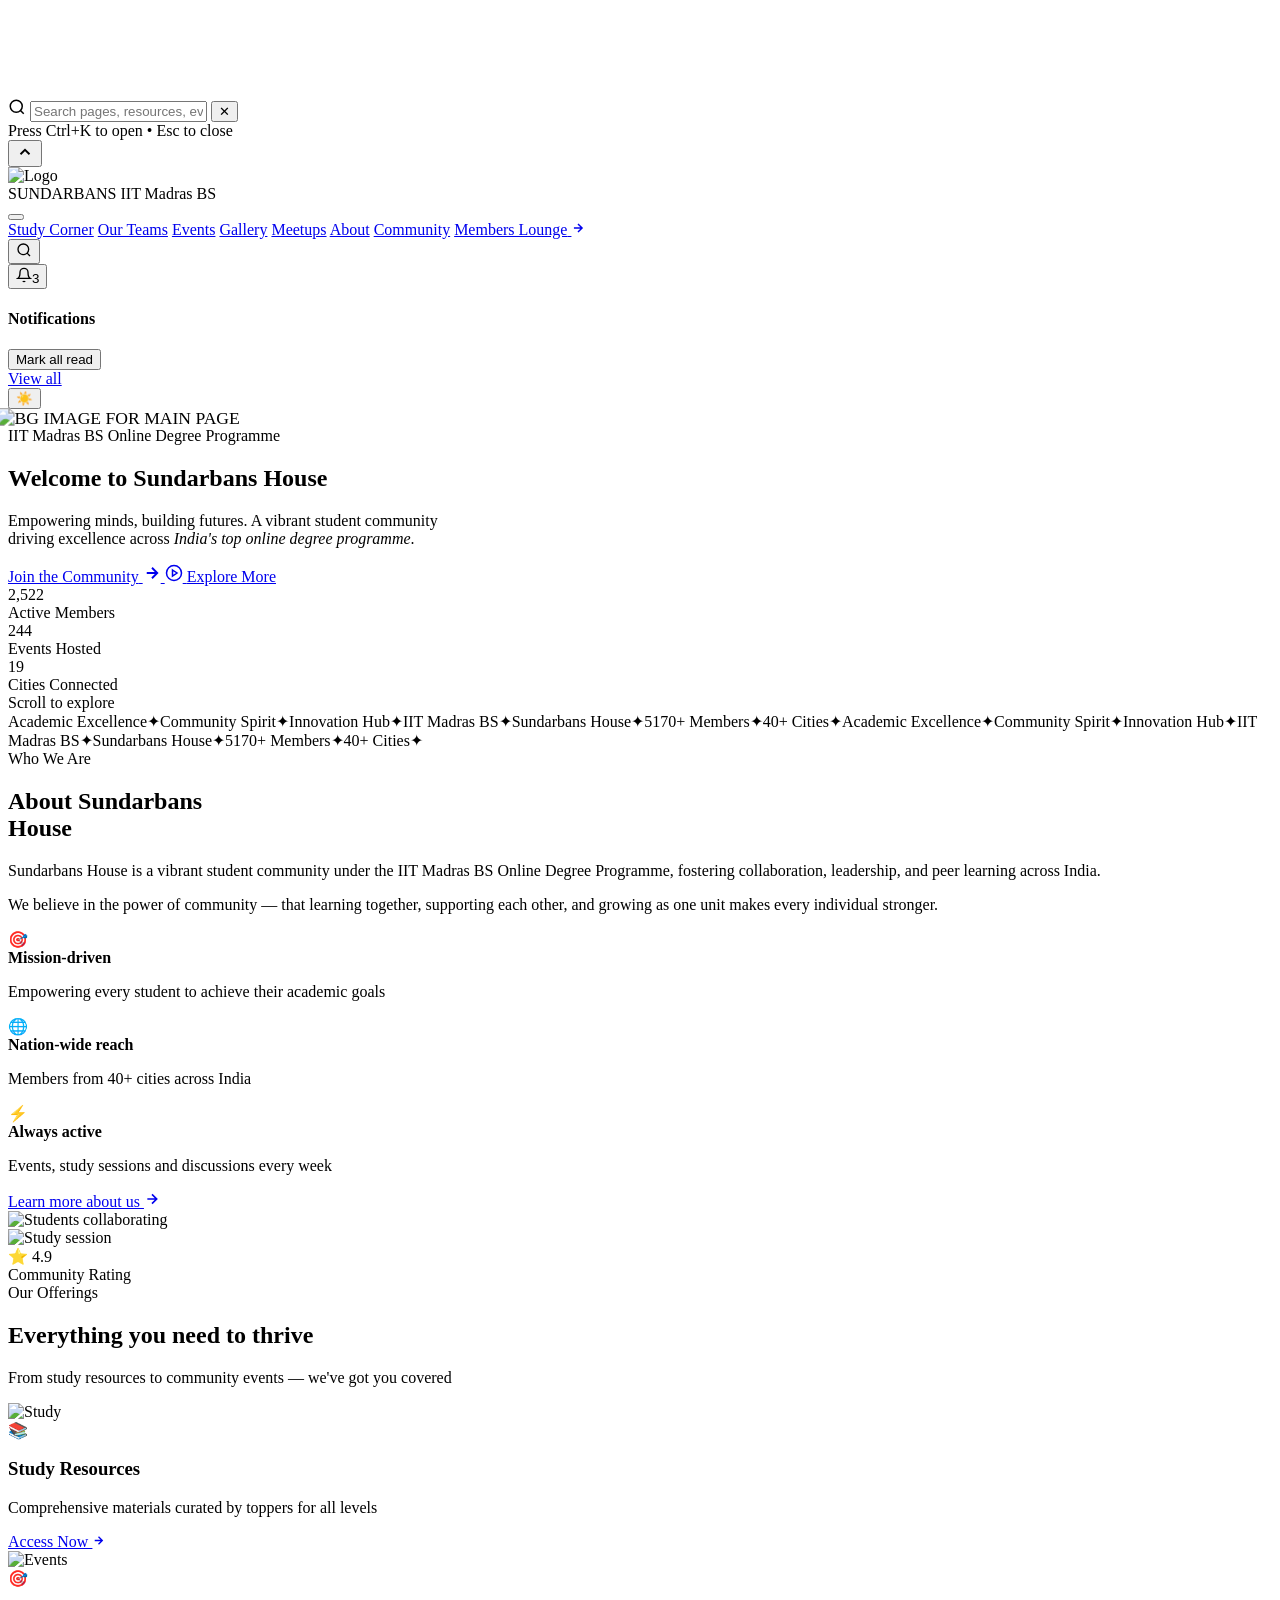
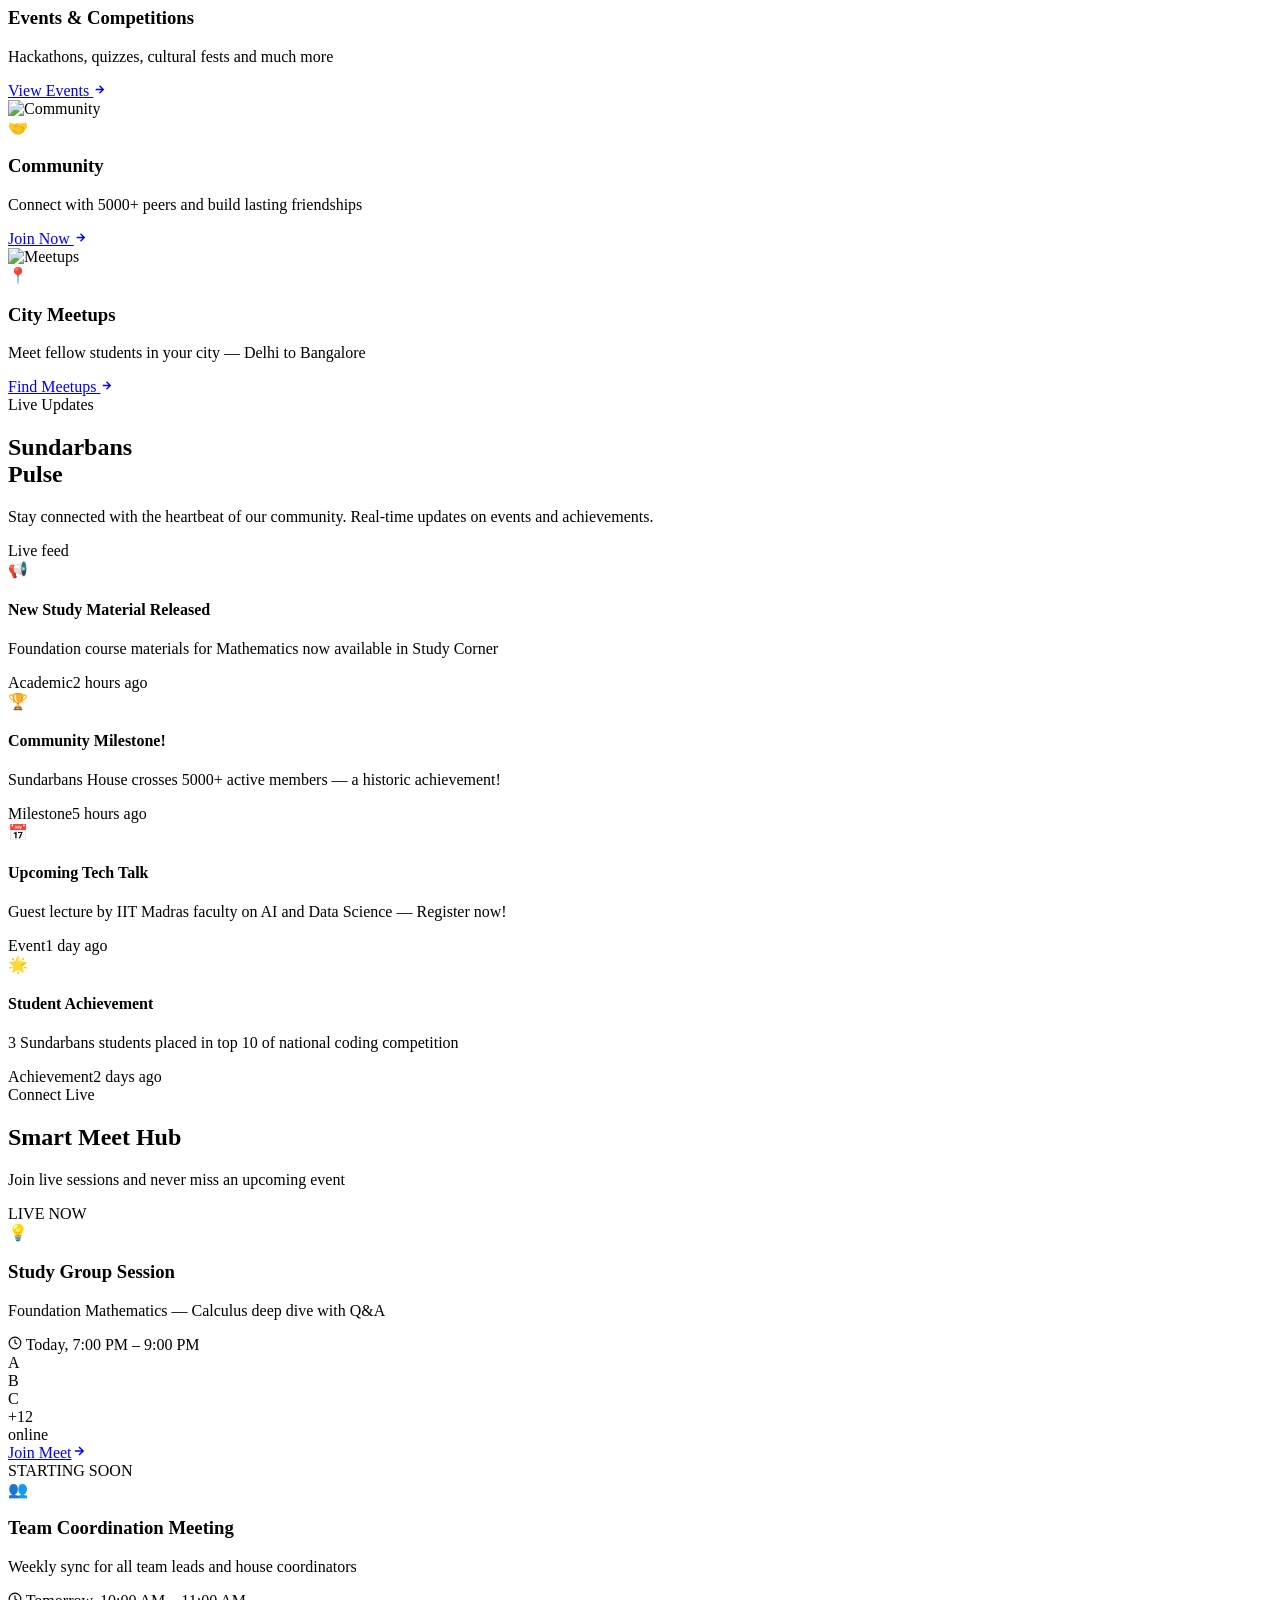
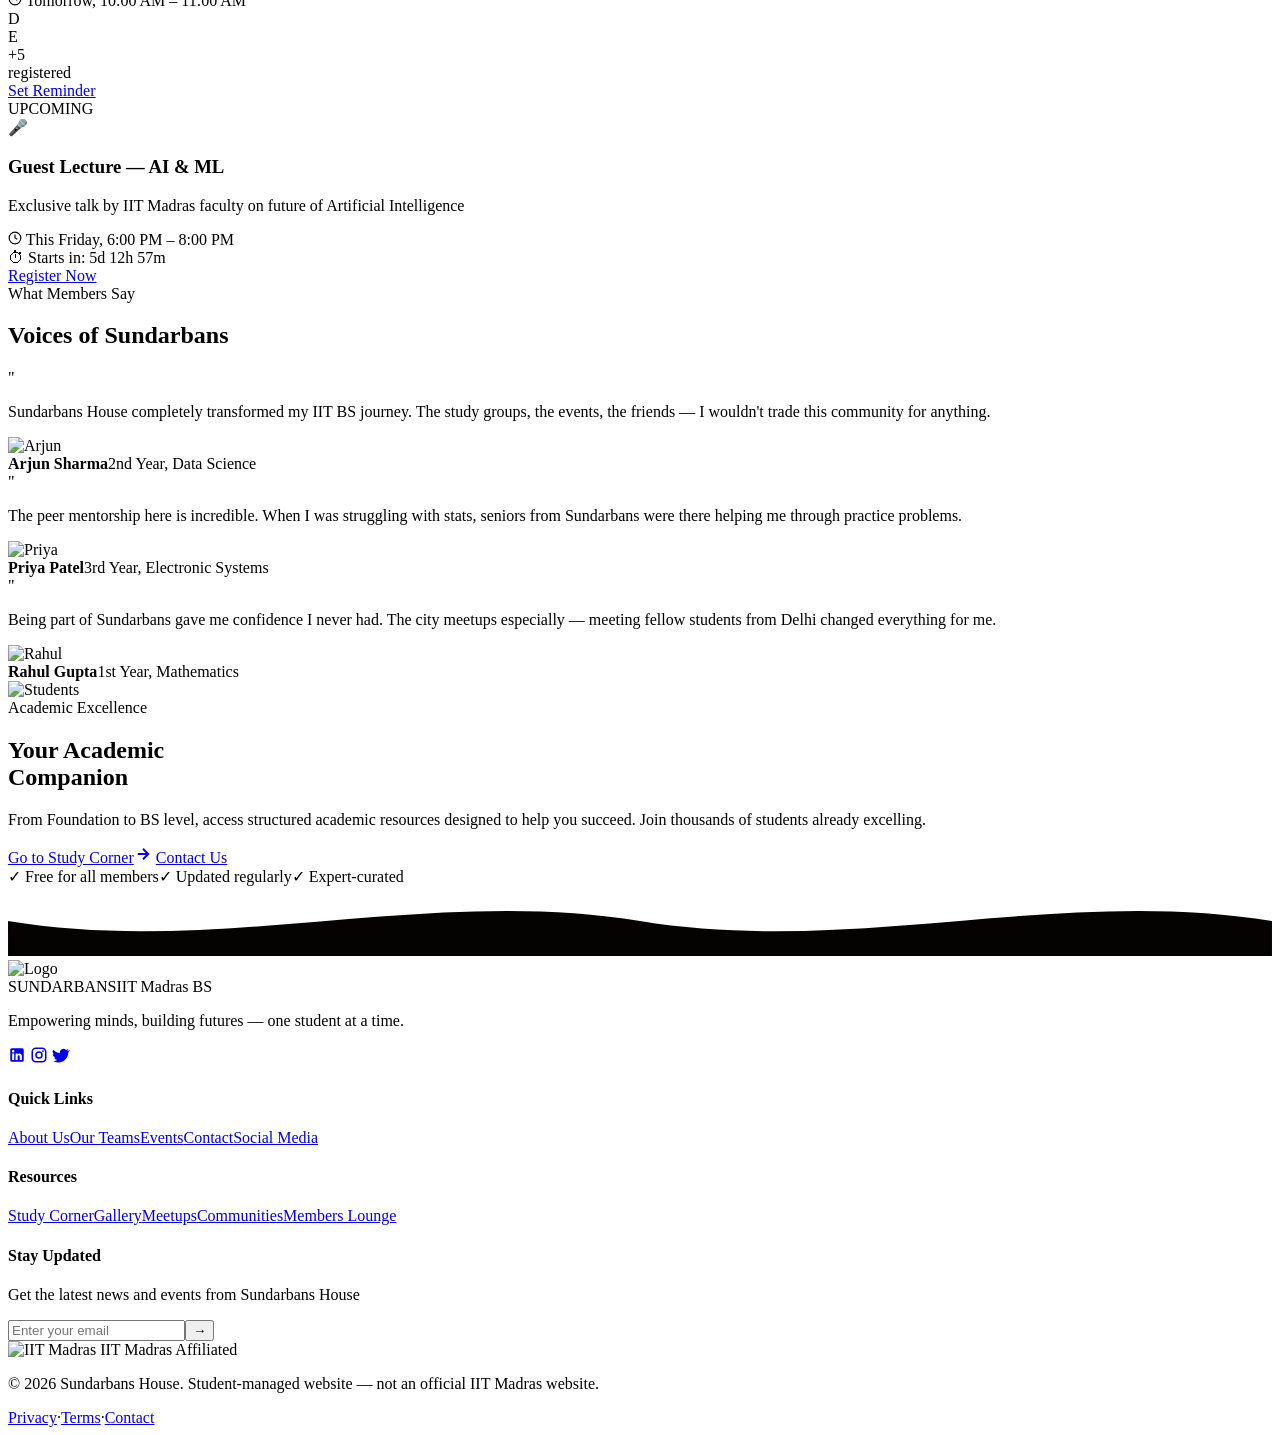
==== index.html @ 6996e58f "Update index.html" ====
<!DOCTYPE html>
<html lang="en">
<head>
  <meta charset="UTF-8" />
  <meta name="viewport" content="width=device-width, initial-scale=1.0"/>
  <title>Sundarbans House | IIT Madras BS</title>
  <link rel="stylesheet" href="style_premium.css">
  <link rel="preconnect" href="https://fonts.googleapis.com">
  <link href="https://fonts.googleapis.com/css2?family=Cinzel:wght@400;600;700;900&family=Outfit:wght@300;400;500;600;700&display=swap" rel="stylesheet">
</head>
<body>

<div id="preloader">
  <div class="preloader-inner">
    <div class="preloader-orbit-wrap">
      <!-- Orbiting text ring -->
      <div class="preloader-orbit-ring">
        <svg viewBox="0 0 220 220" xmlns="http://www.w3.org/2000/svg">
          <defs>
            <path id="orbitPath" d="M 110,110 m -88,0 a 88,88 0 1,1 176,0 a 88,88 0 1,1 -176,0"/>
          </defs>
          <text>
            <textPath href="#orbitPath" startOffset="0%">✦ SUNDARBANS HOUSE · IIT MADRAS BS · EXCELLENCE · </textPath>
          </text>
        </svg>
      </div>
      <!-- Center logo -->
      <div class="preloader-logo-center">
        <img src="assets/LOGO.JPEG" alt="Sundarbans" class="preloader-logo-img" onerror="this.style.display='none';this.nextElementSibling.style.display='block'">
        <span class="preloader-logo-letter" style="display:none">S</span>
      </div>
    </div>
    <div class="preloader-bar"><div class="preloader-fill"></div></div>
    <div class="preloader-text">Loading Sundarbans...</div>
  </div>
</div>
<div id="cursor-dot"></div>
<div id="cursor-ring"></div>
<div class="particles-bg" id="particlesBg"></div>

<div class="search-overlay" id="searchOverlay">
  <div class="search-box">
    <div class="search-input-row">
      <svg width="18" height="18" viewBox="0 0 24 24" fill="none" stroke="currentColor" stroke-width="2"><circle cx="11" cy="11" r="8"/><path d="m21 21-4.35-4.35"/></svg>
      <input type="text" id="searchInput" placeholder="Search pages, resources, events...">
      <button id="searchClose">✕</button>
    </div>
    <div class="search-hint">Press Ctrl+K to open • Esc to close</div>
    <div id="searchResults"></div>
  </div>
</div>

<button id="backToTop" aria-label="Back to top">
  <svg width="18" height="18" viewBox="0 0 24 24" fill="none" stroke="currentColor" stroke-width="2.5"><path d="M18 15l-6-6-6 6"/></svg>
</button>

<header class="navbar" id="navbar">
  <div class="nav-container">
    <div class="nav-left">
      <div class="nav-logo-wrapper">
        <img src="assets/LOGO.JPEG" alt="Logo" class="nav-logo">
        <div class="logo-glow"></div>
      </div>
      <div class="brand-text">
        <span class="brand-main">SUNDARBANS</span>
        <span class="brand-sub">IIT Madras BS</span>
      </div>
    </div>
    <button class="menu-toggle" id="menuToggle" aria-label="Toggle menu">
      <span></span><span></span><span></span>
    </button>
    <nav class="nav-links" id="navLinks">
      <a href="study.html" class="nav-link"><span>Study Corner</span></a>
      <a href="teams.html" class="nav-link"><span>Our Teams</span></a>
      <a href="events.html" class="nav-link"><span>Events</span></a>
      <a href="gallery.html" class="nav-link"><span>Gallery</span></a>
      <a href="meetups.html" class="nav-link"><span>Meetups</span></a>
      <a href="about.html" class="nav-link"><span>About</span></a>
      <a href="community.html" class="nav-link"><span>Community</span></a>
      <a href="sundarbans/login.html" class="nav-cta-btn">
        <span>Members Lounge</span>
        <svg width="14" height="14" viewBox="0 0 24 24" fill="none" stroke="currentColor" stroke-width="2.5"><path d="M5 12h14M12 5l7 7-7 7"/></svg>
      </a>
    </nav>
    <div class="nav-tools">
      <button class="nav-tool-btn" id="searchBtn" title="Search (Ctrl+K)"><svg width="16" height="16" viewBox="0 0 24 24" fill="none" stroke="currentColor" stroke-width="2"><circle cx="11" cy="11" r="8"/><path d="m21 21-4.35-4.35"/></svg></button>
      <div style="position:relative">
        <button class="nav-tool-btn" id="notifBtn"><svg width="16" height="16" viewBox="0 0 24 24" fill="none" stroke="currentColor" stroke-width="2"><path d="M18 8A6 6 0 0 0 6 8c0 7-3 9-3 9h18s-3-2-3-9"/><path d="M13.73 21a2 2 0 0 1-3.46 0"/></svg><span class="notif-badge" id="notifBadge">3</span></button>
        <div class="notif-panel" id="notifPanel">
          <div class="notif-header"><h4>Notifications</h4><button class="notif-markall" onclick="markAllRead()">Mark all read</button></div>
          <div class="notif-list" id="notifList"></div>
          <div class="notif-footer"><a href="#">View all</a></div>
        </div>
      </div>
      <button class="nav-tool-btn" id="themeToggle" title="Toggle theme"><span id="themeIcon">☀️</span></button>
    </div>
  </div>
</header>

<section class="hero-section" id="hero">
  <div class="hero-bg">
    <img src="/assets/login-illustration.png" alt="BG IMAGE FOR MAIN PAGE" class="hero-bg-img" id="heroBgImg">
    <div class="hero-overlay"></div>
  </div>
  <div class="hero-content" id="heroContent">
    <div class="hero-badge animate-in" style="--delay:0.1s">
      <span class="badge-dot"></span>
      IIT Madras BS Online Degree Programme
    </div>
    <h1 class="hero-title animate-in" style="--delay:0.3s">
      <span class="hero-title-sm">Welcome to</span>
      <span class="hero-title-main">Sundarbans</span>
      <span class="hero-title-accent">House</span>
    </h1>
    <p class="hero-subtitle animate-in" style="--delay:0.6s">
      Empowering minds, building futures. A vibrant student community<br>
      driving excellence across <em>India's top online degree programme</em>.
    </p>
    <div class="hero-actions animate-in" style="--delay:0.8s">
      <a href="community.html" class="btn-hero-primary">
        <span>Join the Community</span>
        <svg width="18" height="18" viewBox="0 0 24 24" fill="none" stroke="currentColor" stroke-width="2.5"><path d="M5 12h14M12 5l7 7-7 7"/></svg>
      </a>
      <a href="about.html" class="btn-hero-secondary">
        <svg width="18" height="18" viewBox="0 0 24 24" fill="none" stroke="currentColor" stroke-width="2"><circle cx="12" cy="12" r="10"/><polygon points="10 8 16 12 10 16 10 8"/></svg>
        <span>Explore More</span>
      </a>
    </div>
    <div class="hero-stats animate-in" style="--delay:1s">
      <div class="stat-card">
        <div class="stat-number" data-count="5170">0</div>
        <div class="stat-label">Active Members</div>
      </div>
      <div class="stat-div"></div>
      <div class="stat-card">
        <div class="stat-number" data-count="500">0</div>
        <div class="stat-label">Events Hosted</div>
      </div>
      <div class="stat-div"></div>
      <div class="stat-card">
        <div class="stat-number" data-count="40">0</div>
        <div class="stat-label">Cities Connected</div>
      </div>
    </div>
  </div>
  <div class="hero-scroll-indicator">
    <div class="scroll-text">Scroll to explore</div>
    <div class="scroll-line"><div class="scroll-dot-anim"></div></div>
  </div>
  <!-- <div class="hero-float-cards">
    <div class="float-card float-card-1">
      <div class="float-card-icon">🎓</div>
      <div><div class="float-card-title">IIT Madras</div><div class="float-card-sub">BS Degree</div></div>
    </div>
    <div class="float-card float-card-2">
      <div class="float-card-icon">🏆</div>
      <div><div class="float-card-title">Top Ranked</div><div class="float-card-sub">House 2024</div></div>
    </div>
  </div> -->
</section>

<div class="marquee-band">
  <div class="marquee-track">
    <span>Academic Excellence</span><span class="mdot">✦</span><span>Community Spirit</span><span class="mdot">✦</span><span>Innovation Hub</span><span class="mdot">✦</span><span>IIT Madras BS</span><span class="mdot">✦</span><span>Sundarbans House</span><span class="mdot">✦</span><span>5170+ Members</span><span class="mdot">✦</span><span>40+ Cities</span><span class="mdot">✦</span><span>Academic Excellence</span><span class="mdot">✦</span><span>Community Spirit</span><span class="mdot">✦</span><span>Innovation Hub</span><span class="mdot">✦</span><span>IIT Madras BS</span><span class="mdot">✦</span><span>Sundarbans House</span><span class="mdot">✦</span><span>5170+ Members</span><span class="mdot">✦</span><span>40+ Cities</span><span class="mdot">✦</span>
  </div>
</div>

<section class="section about-section rs">
  <div class="container">
    <div class="about-grid">
      <div class="about-text-col">
        <div class="section-tag">Who We Are</div>
        <h2 class="section-title-xl">About <span class="tg">Sundarbans</span><br>House</h2>
        <p class="desc">Sundarbans House is a vibrant student community under the IIT Madras BS Online Degree Programme, fostering collaboration, leadership, and peer learning across India.</p>
        <p class="desc">We believe in the power of community — that learning together, supporting each other, and growing as one unit makes every individual stronger.</p>
        <div class="about-highlights">
          <div class="hi"><div class="hi-icon">🎯</div><div><strong>Mission-driven</strong><p>Empowering every student to achieve their academic goals</p></div></div>
          <div class="hi"><div class="hi-icon">🌐</div><div><strong>Nation-wide reach</strong><p>Members from 40+ cities across India</p></div></div>
          <div class="hi"><div class="hi-icon">⚡</div><div><strong>Always active</strong><p>Events, study sessions and discussions every week</p></div></div>
        </div>
        <a href="about.html" class="learn-link">Learn more about us <svg width="16" height="16" viewBox="0 0 24 24" fill="none" stroke="currentColor" stroke-width="2.5"><path d="M5 12h14M12 5l7 7-7 7"/></svg></a>
      </div>
      <div class="about-img-col">
        <div class="about-img-stack">
          <div class="about-img-main"><img src="https://images.unsplash.com/photo-1522202176988-66273c2fd55f?w=700&q=80&auto=format&fit=crop" alt="Students collaborating"></div>
          <div class="about-img-secondary"><img src="https://images.unsplash.com/photo-1427504494785-3a9ca7044f45?w=400&q=80&auto=format&fit=crop" alt="Study session"></div>
          <div class="about-img-badge"><div class="ib-num">⭐ 4.9</div><div class="ib-label">Community Rating</div></div>
        </div>
      </div>
    </div>
  </div>
</section>

<section class="section features-section rs">
  <div class="container">
    <div class="sec-hdr">
      <div class="section-tag">Our Offerings</div>
      <h2 class="section-title-xl">Everything you need to <span class="tg">thrive</span></h2>
      <p class="sec-sub">From study resources to community events — we've got you covered</p>
    </div>
    <div class="features-grid">
      <div class="fcard rc"><div class="fcard-img"><img src="https://images.unsplash.com/photo-1456513080510-7bf3a84b82f8?w=600&q=80&auto=format&fit=crop" alt="Study"></div><div class="fcard-body"><div class="fcard-icon">📚</div><h3>Study Resources</h3><p>Comprehensive materials curated by toppers for all levels</p><a href="study.html" class="flink">Access Now <svg width="13" height="13" viewBox="0 0 24 24" fill="none" stroke="currentColor" stroke-width="2.5"><path d="M5 12h14M12 5l7 7-7 7"/></svg></a></div></div>
      <div class="fcard rc"><div class="fcard-img"><img src="https://images.unsplash.com/photo-1540575467063-178a50c2df87?w=600&q=80&auto=format&fit=crop" alt="Events"></div><div class="fcard-body"><div class="fcard-icon">🎯</div><h3>Events & Competitions</h3><p>Hackathons, quizzes, cultural fests and much more</p><a href="events.html" class="flink">View Events <svg width="13" height="13" viewBox="0 0 24 24" fill="none" stroke="currentColor" stroke-width="2.5"><path d="M5 12h14M12 5l7 7-7 7"/></svg></a></div></div>
      <div class="fcard rc"><div class="fcard-img"><img src="https://images.unsplash.com/photo-1529156069898-49953e39b3ac?w=600&q=80&auto=format&fit=crop" alt="Community"></div><div class="fcard-body"><div class="fcard-icon">🤝</div><h3>Community</h3><p>Connect with 5000+ peers and build lasting friendships</p><a href="community.html" class="flink">Join Now <svg width="13" height="13" viewBox="0 0 24 24" fill="none" stroke="currentColor" stroke-width="2.5"><path d="M5 12h14M12 5l7 7-7 7"/></svg></a></div></div>
      <div class="fcard rc"><div class="fcard-img"><img src="https://images.unsplash.com/photo-1517245386807-bb43f82c33c4?w=600&q=80&auto=format&fit=crop" alt="Meetups"></div><div class="fcard-body"><div class="fcard-icon">📍</div><h3>City Meetups</h3><p>Meet fellow students in your city — Delhi to Bangalore</p><a href="meetups.html" class="flink">Find Meetups <svg width="13" height="13" viewBox="0 0 24 24" fill="none" stroke="currentColor" stroke-width="2.5"><path d="M5 12h14M12 5l7 7-7 7"/></svg></a></div></div>
    </div>
  </div>
</section>

<section class="section pulse-section rs">
  <div class="container">
    <div class="pulse-layout">
      <div class="pulse-hdr-col">
        <div class="section-tag">Live Updates</div>
        <h2 class="section-title-xl">Sundarbans<br><span class="tg">Pulse</span></h2>
        <p class="desc">Stay connected with the heartbeat of our community. Real-time updates on events and achievements.</p>
        <div class="live-badge"><span class="live-dot"></span><span>Live feed</span></div>
      </div>
      <div class="pulse-cards-col">
        <div class="pcard"><div class="pcard-accent pa-blue"></div><div class="pcard-icon">📢</div><div class="pcard-body"><h4>New Study Material Released</h4><p>Foundation course materials for Mathematics now available in Study Corner</p><div class="pcard-meta"><span class="ptag">Academic</span><span class="ptime">2 hours ago</span></div></div></div>
        <div class="pcard"><div class="pcard-accent pa-green"></div><div class="pcard-icon">🏆</div><div class="pcard-body"><h4>Community Milestone!</h4><p>Sundarbans House crosses 5000+ active members — a historic achievement!</p><div class="pcard-meta"><span class="ptag">Milestone</span><span class="ptime">5 hours ago</span></div></div></div>
        <div class="pcard"><div class="pcard-accent pa-orange"></div><div class="pcard-icon">📅</div><div class="pcard-body"><h4>Upcoming Tech Talk</h4><p>Guest lecture by IIT Madras faculty on AI and Data Science — Register now!</p><div class="pcard-meta"><span class="ptag">Event</span><span class="ptime">1 day ago</span></div></div></div>
        <div class="pcard"><div class="pcard-accent pa-purple"></div><div class="pcard-icon">🌟</div><div class="pcard-body"><h4>Student Achievement</h4><p>3 Sundarbans students placed in top 10 of national coding competition</p><div class="pcard-meta"><span class="ptag">Achievement</span><span class="ptime">2 days ago</span></div></div></div>
      </div>
    </div>
  </div>
</section>



<section class="section meet-section rs">
  <div class="container">
    <div class="sec-hdr">
      <div class="section-tag">Connect Live</div>
      <h2 class="section-title-xl">Smart <span class="tg">Meet Hub</span></h2>
      <p class="sec-sub">Join live sessions and never miss an upcoming event</p>
    </div>
    <div class="meet-grid">
      <div class="mcard live">
        <div class="mlive-badge"><span class="live-dot"></span> LIVE NOW</div>
        <div class="mcard-icon">💡</div>
        <h3>Study Group Session</h3>
        <p>Foundation Mathematics — Calculus deep dive with Q&amp;A</p>
        <div class="mtime"><svg width="14" height="14" viewBox="0 0 24 24" fill="none" stroke="currentColor" stroke-width="2"><circle cx="12" cy="12" r="10"/><path d="M12 6v6l4 2"/></svg> Today, 7:00 PM – 9:00 PM</div>
        <div class="mavs"><div class="mav">A</div><div class="mav">B</div><div class="mav">C</div><div class="mav-more">+12</div><span class="mol">online</span></div>
        <a href="#" class="mjoin-btn"><span>Join Meet</span><svg width="14" height="14" viewBox="0 0 24 24" fill="none" stroke="currentColor" stroke-width="2.5"><path d="M5 12h14M12 5l7 7-7 7"/></svg></a>
      </div>
      <div class="mcard">
        <div class="msoon-badge">STARTING SOON</div>
        <div class="mcard-icon">👥</div>
        <h3>Team Coordination Meeting</h3>
        <p>Weekly sync for all team leads and house coordinators</p>
        <div class="mtime"><svg width="14" height="14" viewBox="0 0 24 24" fill="none" stroke="currentColor" stroke-width="2"><circle cx="12" cy="12" r="10"/><path d="M12 6v6l4 2"/></svg> Tomorrow, 10:00 AM – 11:00 AM</div>
        <div class="mavs"><div class="mav">D</div><div class="mav">E</div><div class="mav-more">+5</div><span class="mol">registered</span></div>
        <a href="#" class="mrem-btn"><span>Set Reminder</span></a>
      </div>
      <div class="mcard upcoming">
        <div class="mupc-badge">UPCOMING</div>
        <div class="mcard-icon">🎤</div>
        <h3>Guest Lecture — AI &amp; ML</h3>
        <p>Exclusive talk by IIT Madras faculty on future of Artificial Intelligence</p>
        <div class="mtime"><svg width="14" height="14" viewBox="0 0 24 24" fill="none" stroke="currentColor" stroke-width="2"><circle cx="12" cy="12" r="10"/><path d="M12 6v6l4 2"/></svg> This Friday, 6:00 PM – 8:00 PM</div>
        <div class="mcountdown" id="meetCountdown">Loading...</div>
        <a href="#" class="mjoin-btn"><span>Register Now</span></a>
      </div>
    </div>
  </div>
</section>

<section class="section testimonials-section rs">
  <div class="container">
    <div class="sec-hdr">
      <div class="section-tag">What Members Say</div>
      <h2 class="section-title-xl">Voices of <span class="tg">Sundarbans</span></h2>
    </div>
    <div class="tgrid">
      <div class="tcard rc">
        <div class="tquote">"</div>
        <p>Sundarbans House completely transformed my IIT BS journey. The study groups, the events, the friends — I wouldn't trade this community for anything.</p>
        <div class="tauthor"><img src="https://images.unsplash.com/photo-1535713875002-d1d0cf377fde?w=100&q=80&auto=format&fit=crop&crop=face" alt="Arjun"><div><strong>Arjun Sharma</strong><span>2nd Year, Data Science</span></div></div>
      </div>
      <div class="tcard rc">
        <div class="tquote">"</div>
        <p>The peer mentorship here is incredible. When I was struggling with stats, seniors from Sundarbans were there helping me through practice problems.</p>
        <div class="tauthor"><img src="https://images.unsplash.com/photo-1494790108377-be9c29b29330?w=100&q=80&auto=format&fit=crop&crop=face" alt="Priya"><div><strong>Priya Patel</strong><span>3rd Year, Electronic Systems</span></div></div>
      </div>
      <div class="tcard rc">
        <div class="tquote">"</div>
        <p>Being part of Sundarbans gave me confidence I never had. The city meetups especially — meeting fellow students from Delhi changed everything for me.</p>
        <div class="tauthor"><img src="https://images.unsplash.com/photo-1507003211169-0a1dd7228f2d?w=100&q=80&auto=format&fit=crop&crop=face" alt="Rahul"><div><strong>Rahul Gupta</strong><span>1st Year, Mathematics</span></div></div>
      </div>
    </div>
  </div>
</section>

<section class="cta-section rs">
  <div class="cta-bg">
    <img src="https://images.unsplash.com/photo-1519389950473-47ba0277781c?w=1920&q=80&auto=format&fit=crop" alt="Students">
    <div class="cta-ov"></div>
  </div>
  <div class="container">
    <div class="cta-wrap">
      <div class="section-tag light">Academic Excellence</div>
      <h2 class="cta-heading">Your Academic<br><span class="cta-acc">Companion</span></h2>
      <p class="cta-sub">From Foundation to BS level, access structured academic resources designed to help you succeed. Join thousands of students already excelling.</p>
      <div class="cta-acts">
        <a href="study.html" class="cta-btn-p"><span>Go to Study Corner</span><svg width="18" height="18" viewBox="0 0 24 24" fill="none" stroke="currentColor" stroke-width="2.5"><path d="M5 12h14M12 5l7 7-7 7"/></svg></a>
        <a href="contact.html" class="cta-btn-o">Contact Us</a>
      </div>
      <div class="cta-trust">
        <span>✓ Free for all members</span><span>✓ Updated regularly</span><span>✓ Expert-curated</span>
      </div>
    </div>
  </div>
</section>

<footer class="footer">
  <div class="footer-wave-top">
    <svg viewBox="0 0 1440 80" fill="none" xmlns="http://www.w3.org/2000/svg"><path d="M0,40 C240,80 480,0 720,40 C960,80 1200,0 1440,40 L1440,80 L0,80 Z" fill="#040302"/></svg>
  </div>
  <div class="container">
    <div class="footer-grid">
      <div class="fbrand">
        <div class="flogo"><img src="assets/LOGO.JPEG" alt="Logo" class="flogo-img"><div><span class="fbrand-name">SUNDARBANS</span><span class="fbrand-sub">IIT Madras BS</span></div></div>
        <p class="ftagline">Empowering minds, building futures — one student at a time.</p>
        <div class="fsocial">
          <a href="#" class="soc-btn" aria-label="LinkedIn"><svg viewBox="0 0 24 24" fill="currentColor" width="18" height="18"><path d="M19 3a2 2 0 0 1 2 2v14a2 2 0 0 1-2 2H5a2 2 0 0 1-2-2V5a2 2 0 0 1 2-2h14m-.5 15.5v-5.3a3.26 3.26 0 0 0-3.26-3.26c-.85 0-1.84.52-2.32 1.3v-1.11h-2.79v8.37h2.79v-4.93c0-.77.62-1.4 1.39-1.4a1.4 1.4 0 0 1 1.4 1.4v4.93h2.79M6.88 8.56a1.68 1.68 0 0 0 1.68-1.68c0-.93-.75-1.69-1.68-1.69a1.69 1.69 0 0 0-1.69 1.69c0 .93.76 1.68 1.69 1.68m1.39 9.94v-8.37H5.5v8.37h2.77z"/></svg></a>
          <a href="#" class="soc-btn" aria-label="Instagram"><svg viewBox="0 0 24 24" fill="currentColor" width="18" height="18"><path d="M7.8 2h8.4C19.4 2 22 4.6 22 7.8v8.4a5.8 5.8 0 0 1-5.8 5.8H7.8C4.6 22 2 19.4 2 16.2V7.8A5.8 5.8 0 0 1 7.8 2m-.2 2A3.6 3.6 0 0 0 4 7.6v8.8C4 18.39 5.61 20 7.6 20h8.8a3.6 3.6 0 0 0 3.6-3.6V7.6C20 5.61 18.39 4 16.4 4H7.6m9.65 1.5a1.25 1.25 0 0 1 1.25 1.25A1.25 1.25 0 0 1 17.25 8 1.25 1.25 0 0 1 16 6.75a1.25 1.25 0 0 1 1.25-1.25M12 7a5 5 0 0 1 5 5 5 5 0 0 1-5 5 5 5 0 0 1-5-5 5 5 0 0 1 5-5m0 2a3 3 0 0 0-3 3 3 3 0 0 0 3 3 3 3 0 0 0 3-3 3 3 0 0 0-3-3z"/></svg></a>
          <a href="#" class="soc-btn" aria-label="Twitter"><svg viewBox="0 0 24 24" fill="currentColor" width="18" height="18"><path d="M22.46 6c-.85.38-1.78.64-2.75.76a4.8 4.8 0 0 0 2.1-2.66c-.92.55-1.95.95-3.04 1.17a4.77 4.77 0 0 0-8.13 4.35A13.55 13.55 0 0 1 1.64 4.9a4.75 4.75 0 0 0 1.48 6.37 4.74 4.74 0 0 1-2.16-.6v.06c0 2.31 1.65 4.24 3.83 4.68a4.8 4.8 0 0 1-2.15.08 4.78 4.78 0 0 0 4.46 3.31A9.57 9.57 0 0 1 1 20.12 13.5 13.5 0 0 0 8.29 22c8.75 0 13.54-7.25 13.54-13.54 0-.21 0-.41-.01-.61.93-.67 1.74-1.51 2.38-2.47z"/></svg></a>
        </div>
      </div>
      <div class="flinks"><h4>Quick Links</h4><a href="about.html">About Us</a><a href="teams.html">Our Teams</a><a href="events.html">Events</a><a href="contact.html">Contact</a><a href="social.html">Social Media</a></div>
      <div class="flinks"><h4>Resources</h4><a href="study.html">Study Corner</a><a href="gallery.html">Gallery</a><a href="meetups.html">Meetups</a><a href="community.html">Communities</a><a href="sundarbans/login.html">Members Lounge</a></div>
      <div class="fnewsletter">
        <h4>Stay Updated</h4>
        <p>Get the latest news and events from Sundarbans House</p>
        <div class="nform"><input type="email" placeholder="Enter your email" class="ninput"><button class="nbtn">→</button></div>
        <div class="iit-badge">
          <img src="https://upload.wikimedia.org/wikipedia/en/thumb/6/69/IIT_Madras_Logo.svg/1280px-IIT_Madras_Logo.svg.png" alt="IIT Madras" class="iit-logo">
          <span>IIT Madras Affiliated</span>
        </div>
      </div>
    </div>
    <div class="footer-bottom">
      <p>© 2026 Sundarbans House. Student-managed website — not an official IIT Madras website.</p>
      <div class="fbl"><a href="#">Privacy</a><span>·</span><a href="#">Terms</a><span>·</span><a href="contact.html">Contact</a></div>
    </div>
  </div>
</footer>
<script src="shared.js"></script>
<script>
window.addEventListener('load', () => {
  const preloader = document.getElementById('preloader');
  const fill = document.querySelector('.preloader-fill');
  fill.style.width = '100%';
  setTimeout(() => {
    preloader.style.opacity = '0';
    setTimeout(() => preloader.style.display = 'none', 600);
  }, 1200);
});

const dot = document.getElementById('cursor-dot');
const ring = document.getElementById('cursor-ring');
let mX=0,mY=0,rX=0,rY=0;
document.addEventListener('mousemove',e=>{mX=e.clientX;mY=e.clientY;dot.style.left=mX+'px';dot.style.top=mY+'px';});
(function ar(){rX+=(mX-rX)*0.12;rY+=(mY-rY)*0.12;ring.style.left=rX+'px';ring.style.top=rY+'px';requestAnimationFrame(ar);})();
document.querySelectorAll('a,button,.fcard,.city-card,.mcard,.tcard').forEach(el=>{el.addEventListener('mouseenter',()=>{ring.classList.add('expanded');dot.classList.add('hidden');});el.addEventListener('mouseleave',()=>{ring.classList.remove('expanded');dot.classList.remove('hidden');});});

document.getElementById('menuToggle').addEventListener('click',function(){this.classList.toggle('active');document.getElementById('navLinks').classList.toggle('open');});
window.addEventListener('scroll',()=>{document.getElementById('navbar').classList.toggle('scrolled',window.scrollY>50);});

const obs=new IntersectionObserver(entries=>entries.forEach(e=>{if(e.isIntersecting)e.target.classList.add('revealed');}),{threshold:0.08,rootMargin:'0px 0px -50px 0px'});
document.querySelectorAll('.rs,.rc').forEach(el=>obs.observe(el));

const cobs=new IntersectionObserver(entries=>entries.forEach(e=>{if(e.isIntersecting){e.target.querySelectorAll('[data-count]').forEach(el=>{const t=parseInt(el.getAttribute('data-count'));let c=0;const step=t/(2000/16);const timer=setInterval(()=>{c=Math.min(c+step,t);el.textContent=Math.floor(c).toLocaleString();if(c>=t)clearInterval(timer);},16);});cobs.unobserve(e.target);}}),{threshold:0.5});
document.querySelectorAll('.hero-stats').forEach(el=>cobs.observe(el));

const pb=document.getElementById('particlesBg');
for(let i=0;i<25;i++){const p=document.createElement('div');p.className='particle';p.style.cssText=`left:${Math.random()*100}%;top:${Math.random()*100}%;width:${2+Math.random()*3}px;height:${2+Math.random()*3}px;animation-delay:${Math.random()*8}s;animation-duration:${6+Math.random()*10}s;`;pb.appendChild(p);}

function uc(){const now=new Date();const fri=new Date();fri.setDate(now.getDate()+(5-now.getDay()+7)%7||7);fri.setHours(18,0,0,0);const diff=fri-now;const d=Math.floor(diff/86400000);const h=Math.floor((diff%86400000)/3600000);const m=Math.floor((diff%3600000)/60000);const el=document.getElementById('meetCountdown');if(el)el.innerHTML=`<span>⏱ Starts in: ${d}d ${h}h ${m}m</span>`;}
uc();setInterval(uc,60000);

window.addEventListener('scroll',()=>{const s=window.scrollY;const hb=document.querySelector('.hero-bg-img');if(hb&&s<window.innerHeight)hb.style.transform=`scale(1.1) translateY(${s*0.35}px)`;});
</script>
</body>
</html>
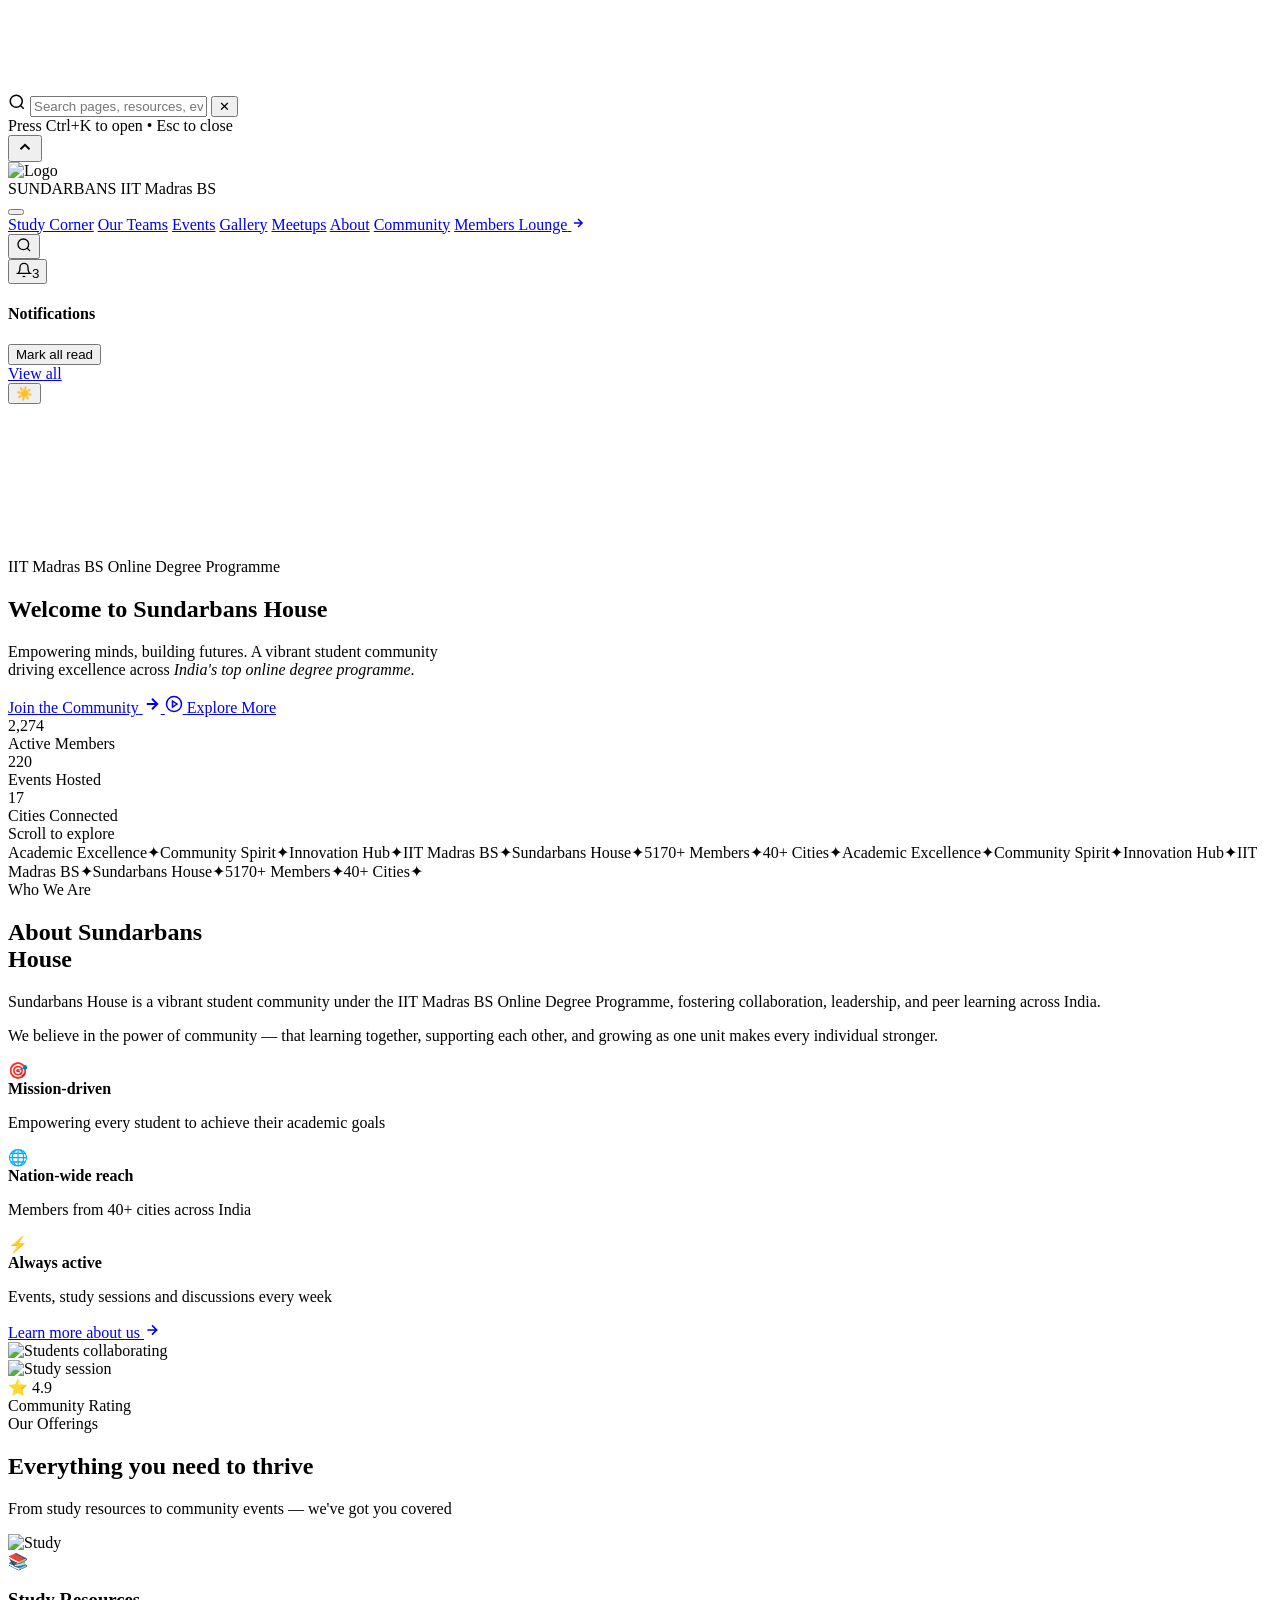
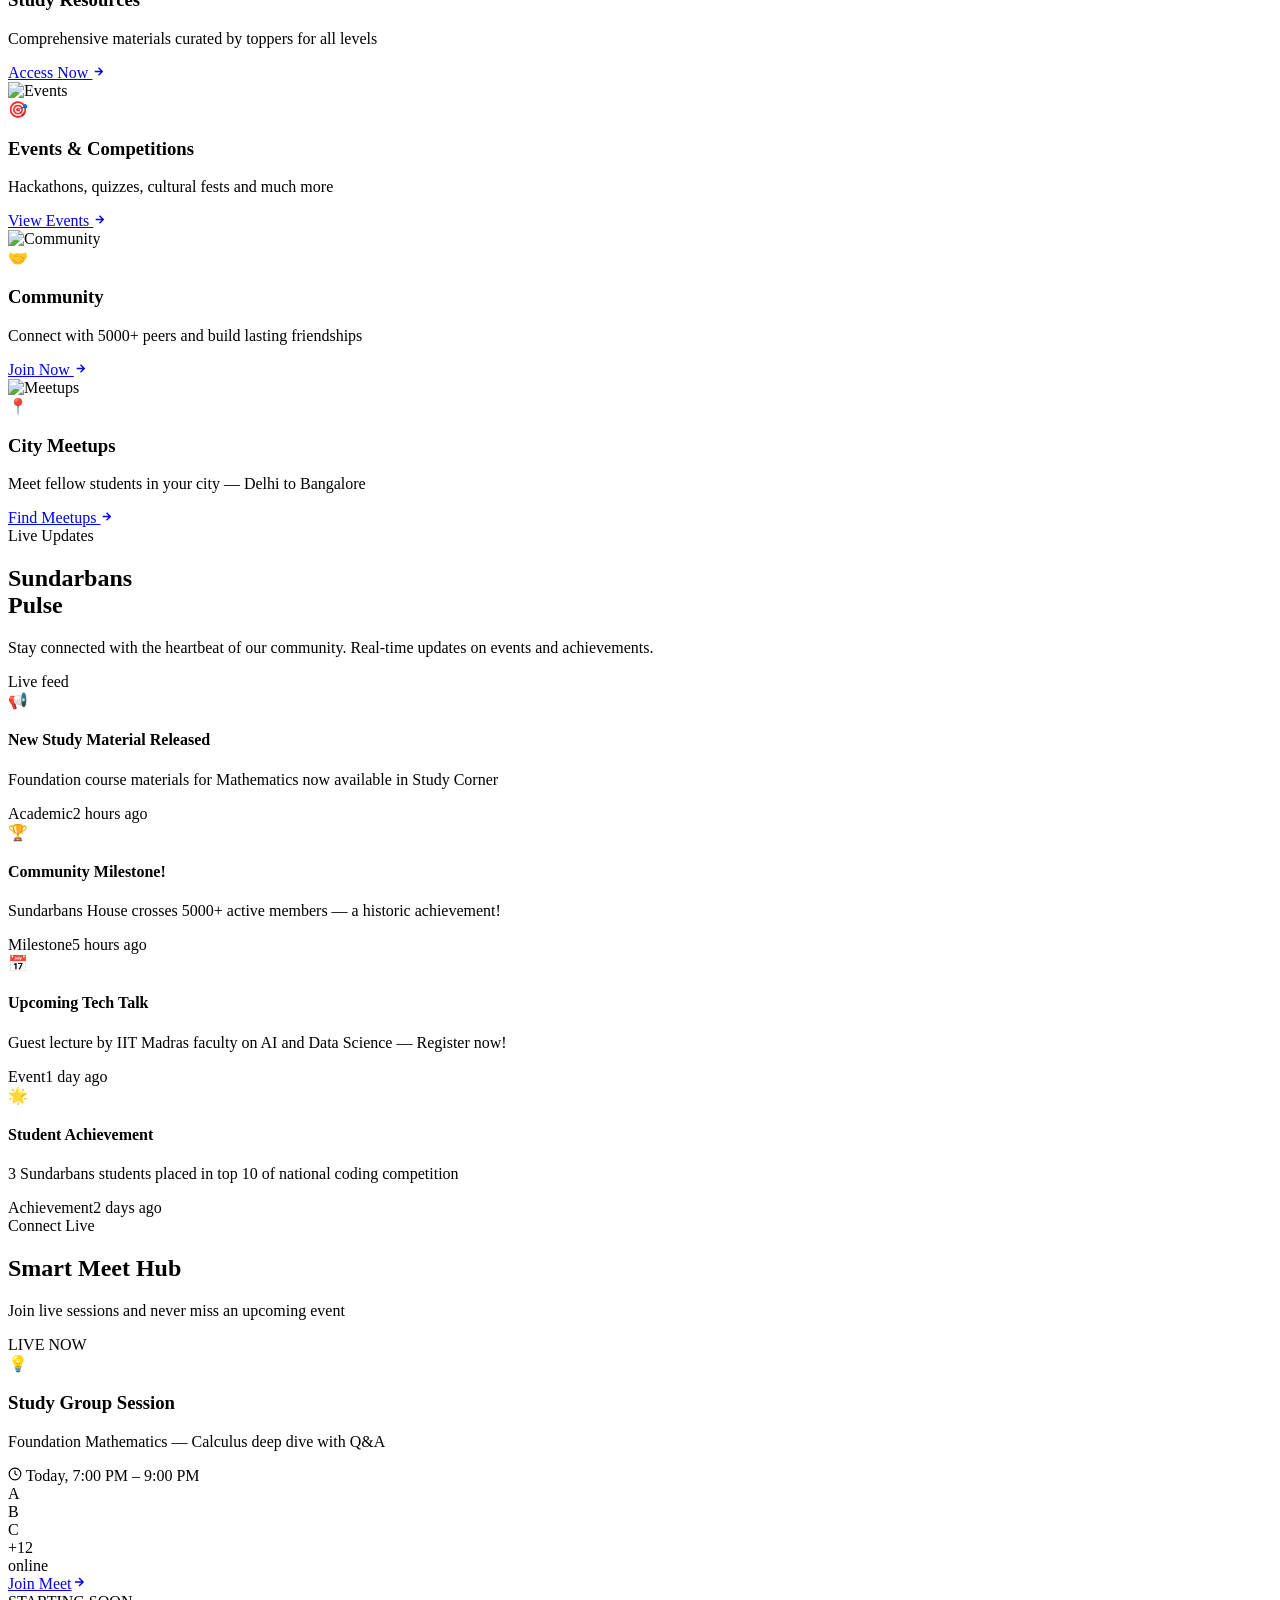
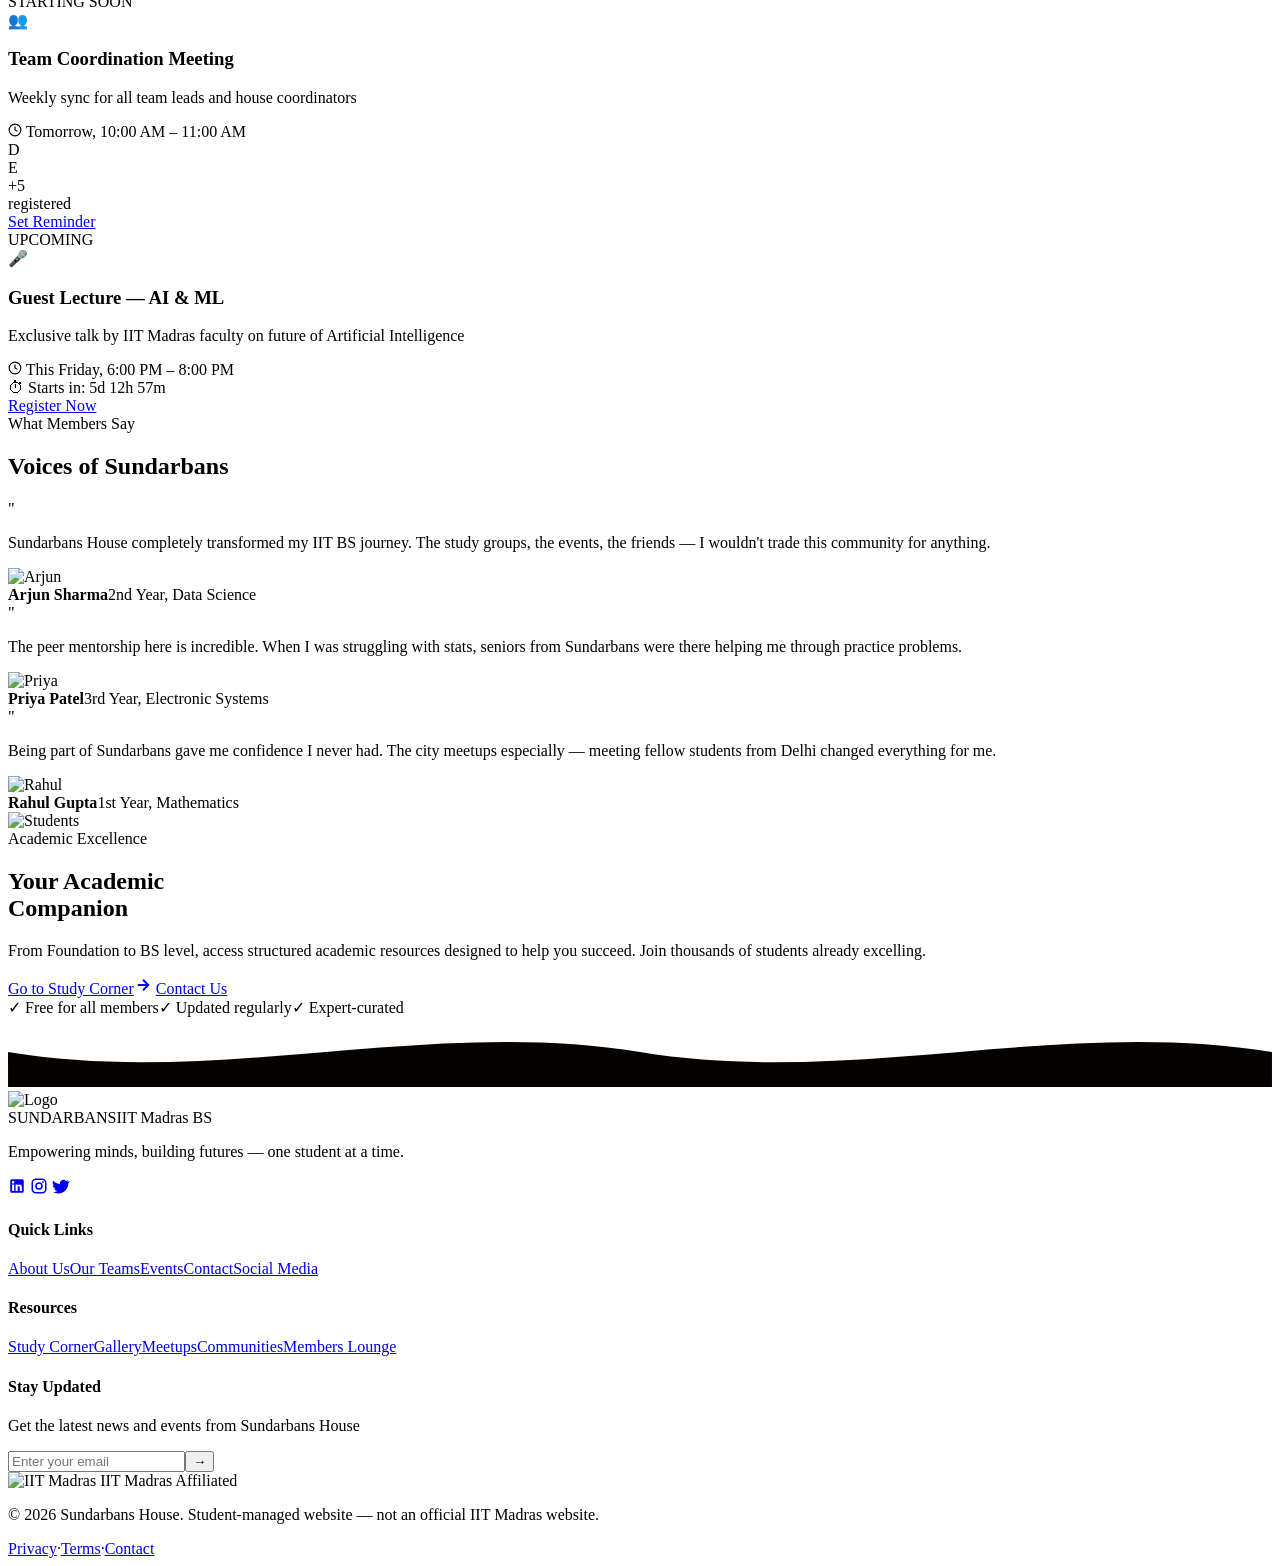
==== commit b2a24a68: "Update index.html" ====
--- a/index.html
+++ b/index.html
@@ -99,7 +99,9 @@
 
 <section class="hero-section" id="hero">
   <div class="hero-bg">
-    <img src="/assets/login-illustration.png" alt="BG IMAGE FOR MAIN PAGE" class="hero-bg-img" id="heroBgImg">
+    <video class="hero-bg-video" id="heroBgVideo" autoplay muted loop>
+  <source src="./assets/Video.mp4" type="video/mp4">
+</video>
     <div class="hero-overlay"></div>
   </div>
   <div class="hero-content" id="heroContent">
@@ -336,7 +338,7 @@
         <p>Get the latest news and events from Sundarbans House</p>
         <div class="nform"><input type="email" placeholder="Enter your email" class="ninput"><button class="nbtn">→</button></div>
         <div class="iit-badge">
-          <img src="https://upload.wikimedia.org/wikipedia/en/thumb/6/69/IIT_Madras_Logo.svg/1280px-IIT_Madras_Logo.svg.png" alt="IIT Madras" class="iit-logo">
+          <img src="assets/IITM-Logo.png" alt="IIT Madras" class="iit-logo">
           <span>IIT Madras Affiliated</span>
         </div>
       </div>
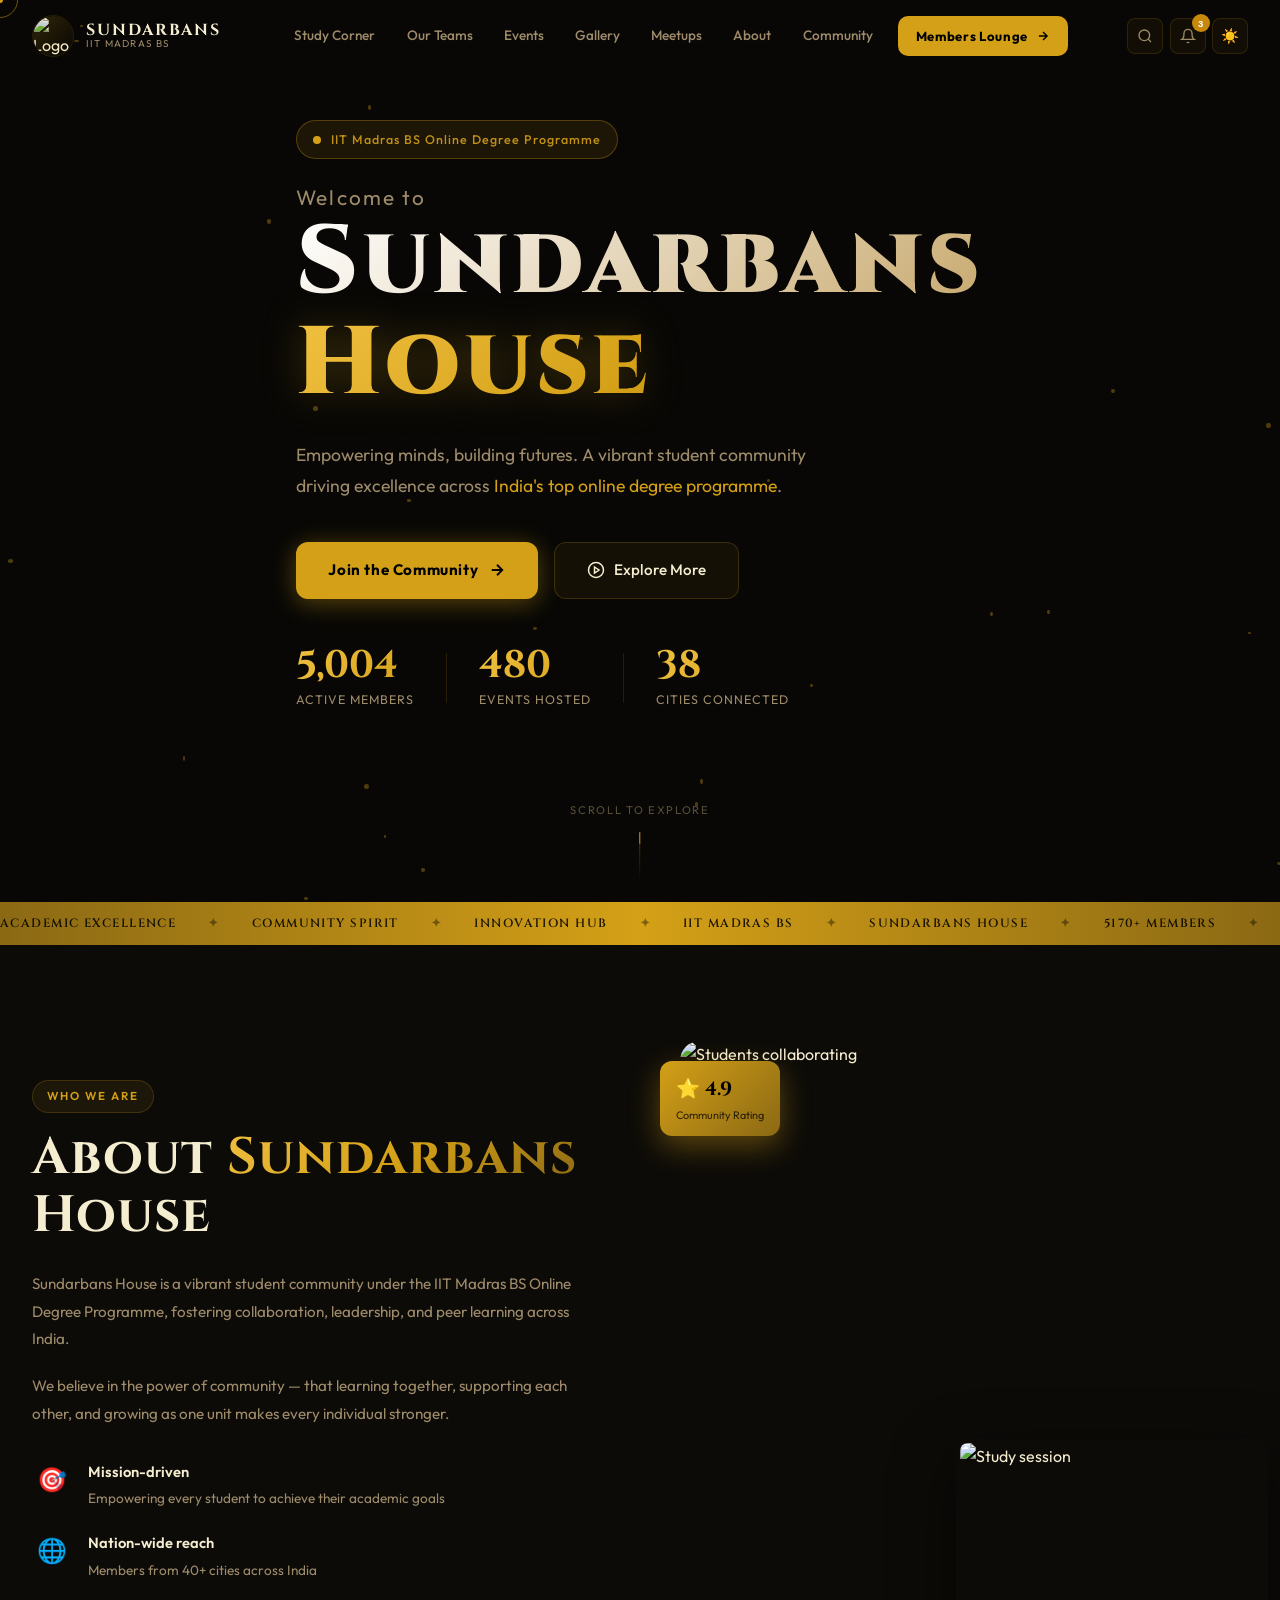
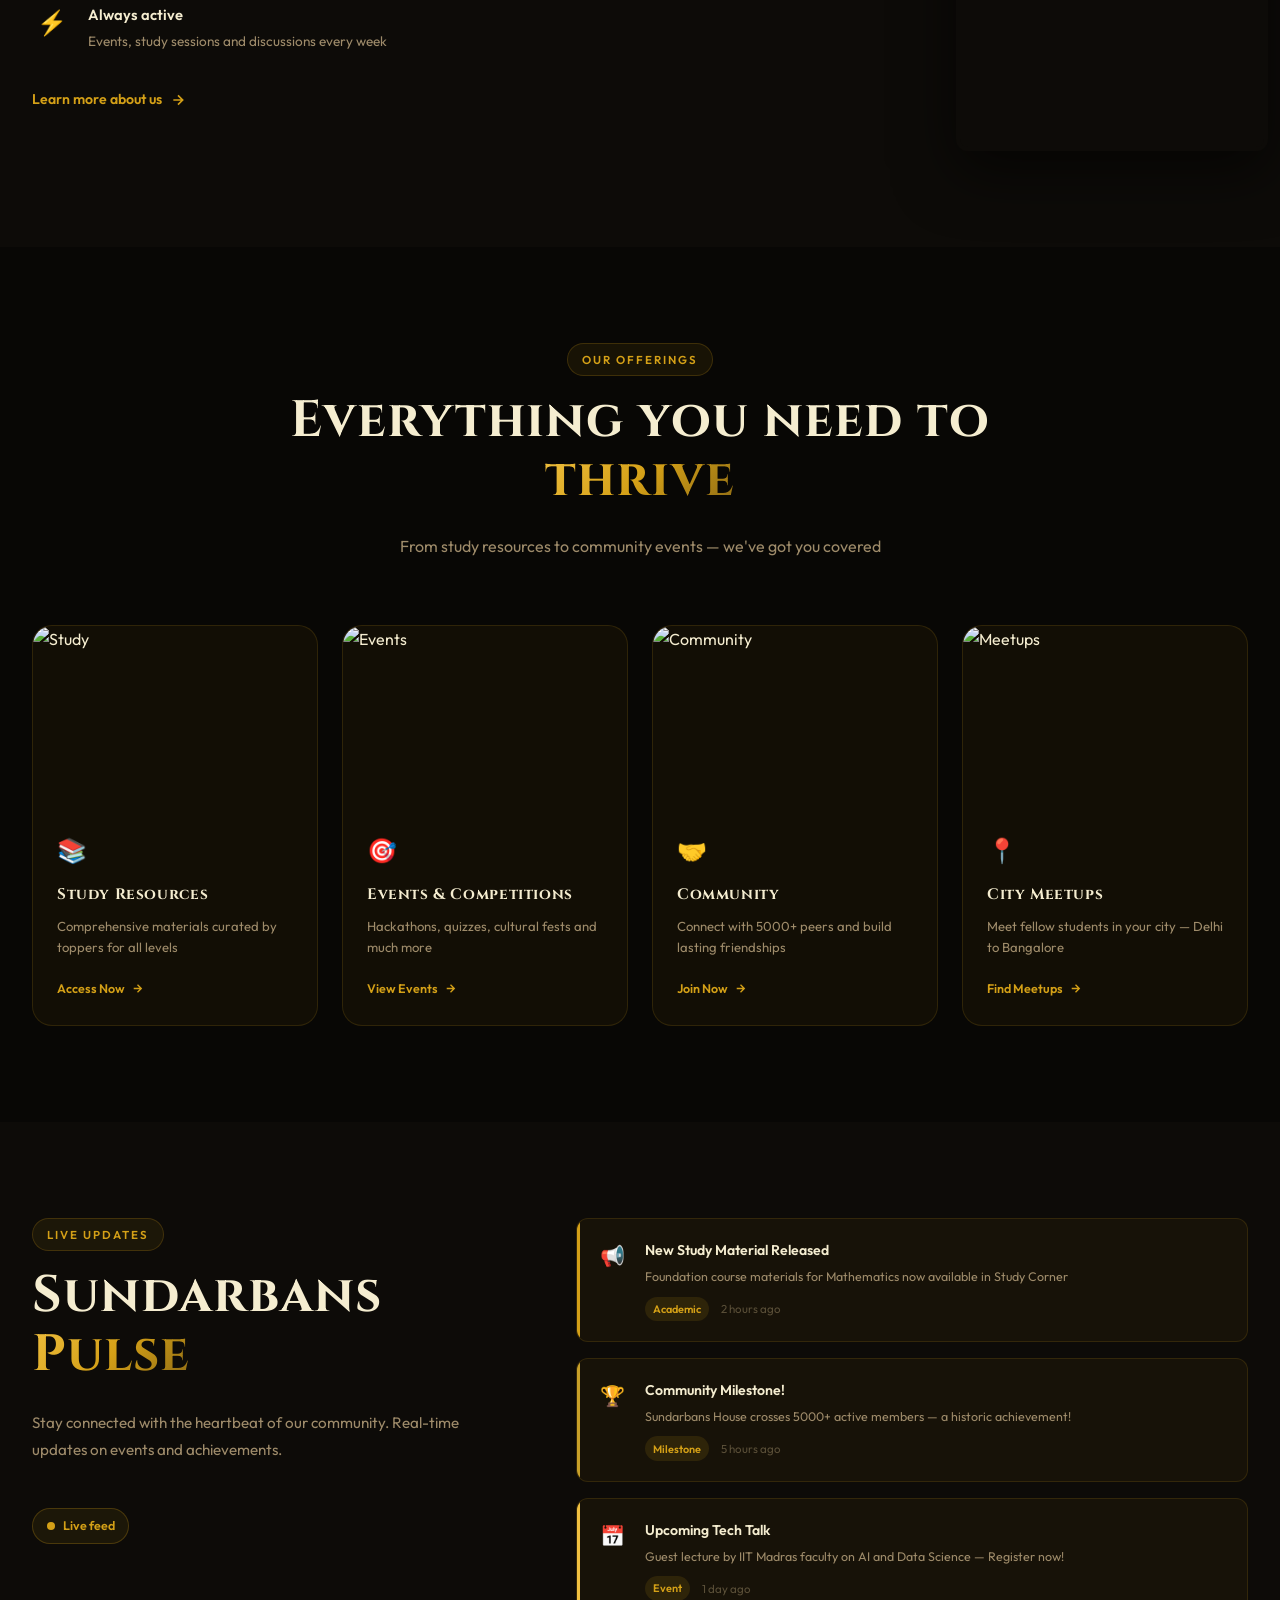
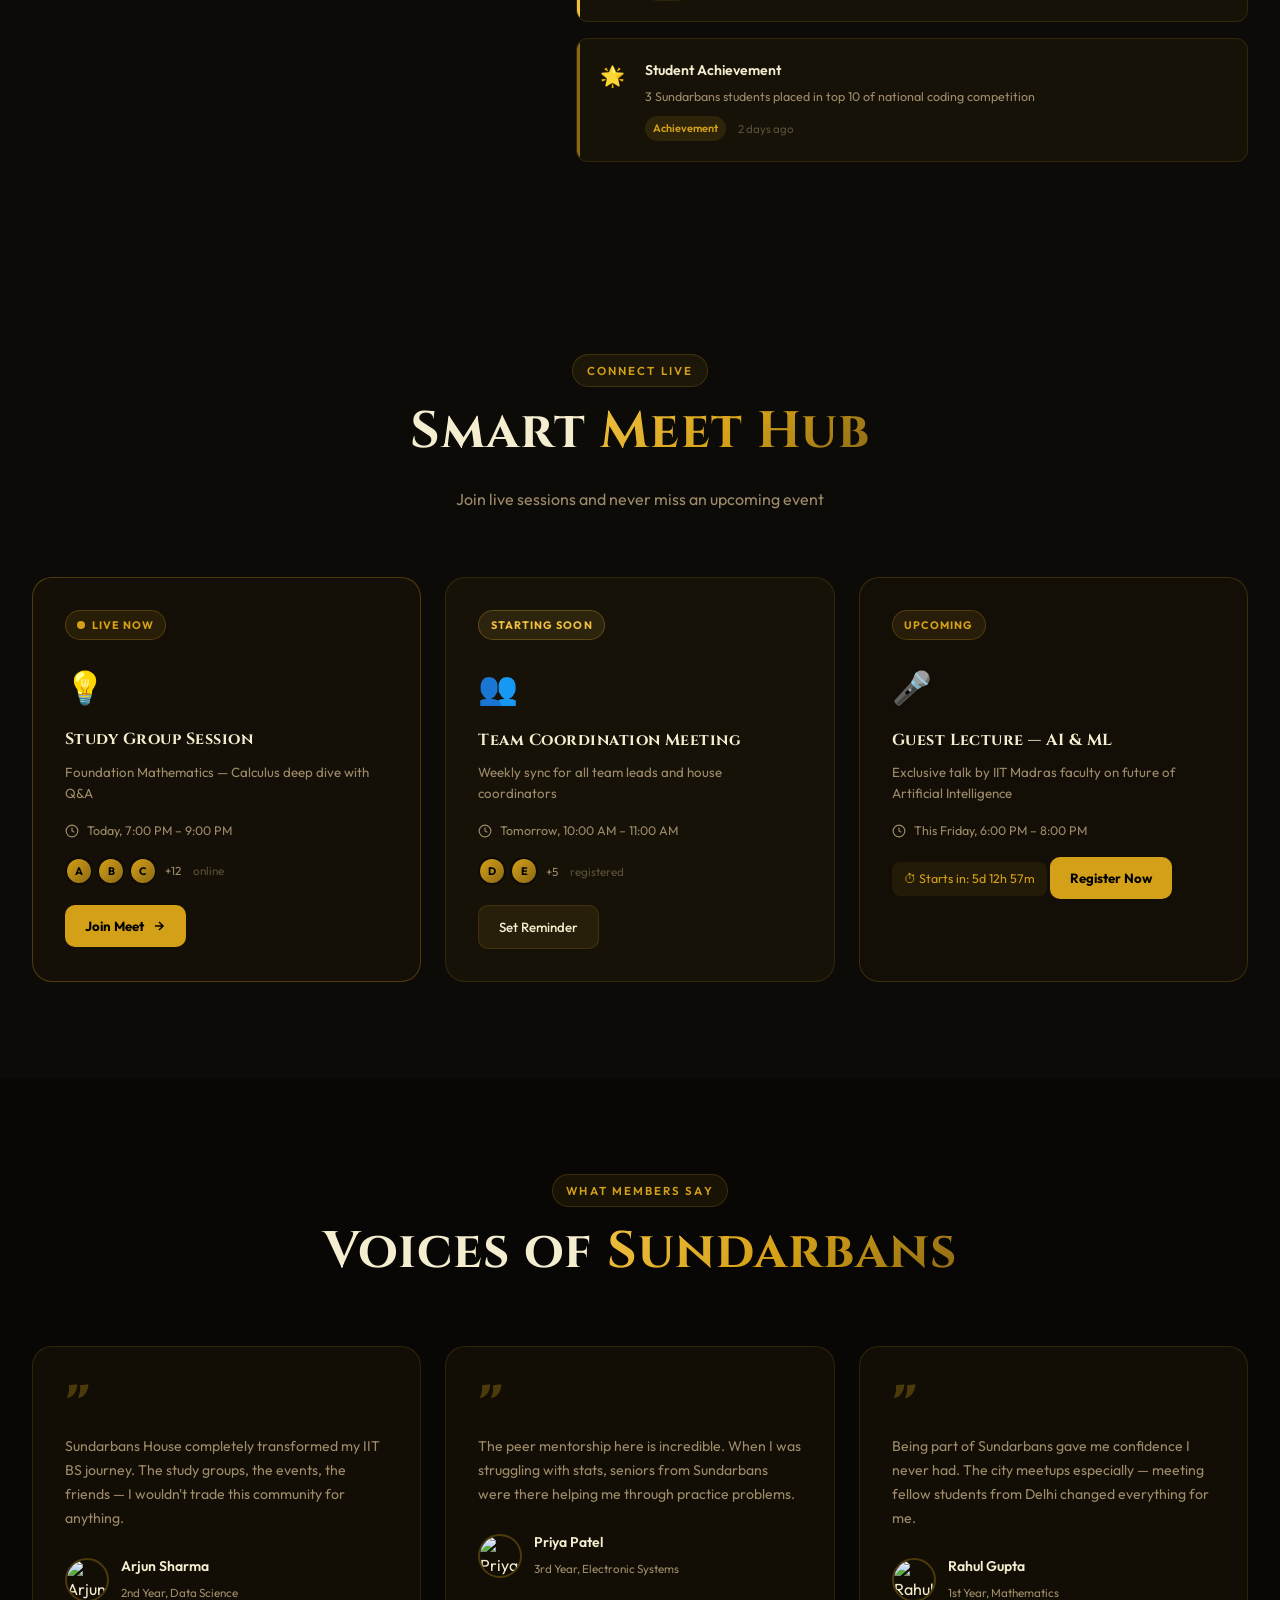
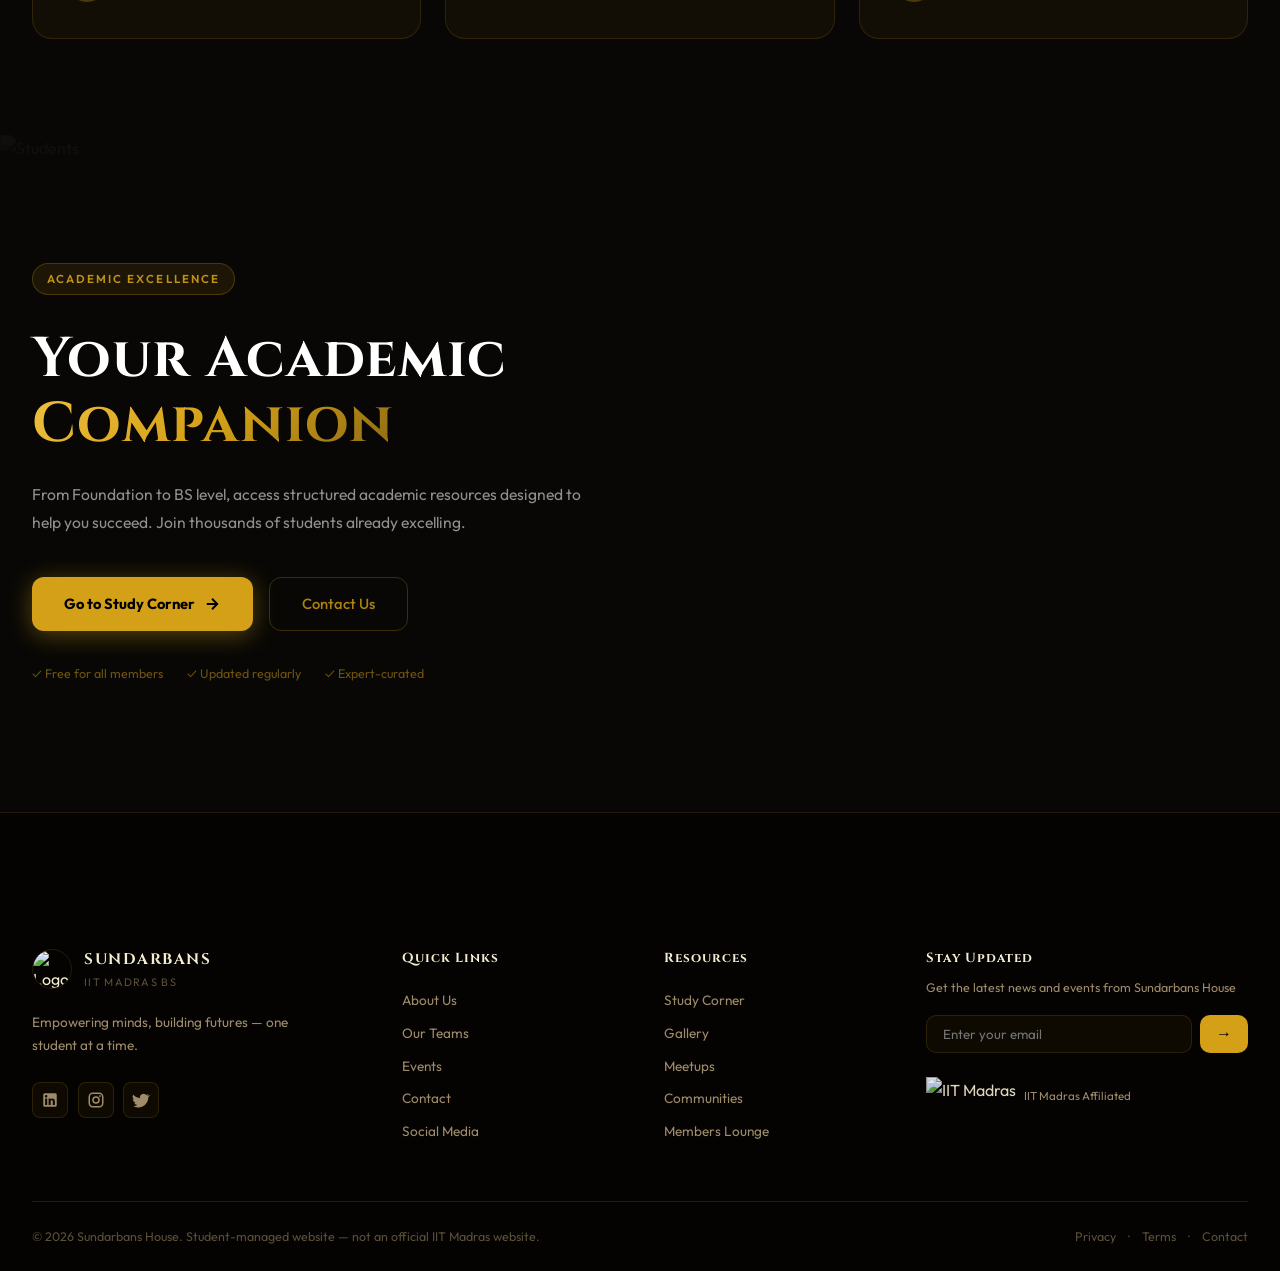
==== commit 7b73b906: "Landing Page Video Issue Fixed" ====
--- a/index.html
+++ b/index.html
@@ -1,155 +1,249 @@
-<!DOCTYPE html>
+<!doctype html>
 <html lang="en">
-<head>
-  <meta charset="UTF-8" />
-  <meta name="viewport" content="width=device-width, initial-scale=1.0"/>
-  <title>Sundarbans House | IIT Madras BS</title>
-  <link rel="stylesheet" href="style_premium.css">
-  <link rel="preconnect" href="https://fonts.googleapis.com">
-  <link href="https://fonts.googleapis.com/css2?family=Cinzel:wght@400;600;700;900&family=Outfit:wght@300;400;500;600;700&display=swap" rel="stylesheet">
-</head>
-<body>
-
-<div id="preloader">
-  <div class="preloader-inner">
-    <div class="preloader-orbit-wrap">
-      <!-- Orbiting text ring -->
-      <div class="preloader-orbit-ring">
-        <svg viewBox="0 0 220 220" xmlns="http://www.w3.org/2000/svg">
-          <defs>
-            <path id="orbitPath" d="M 110,110 m -88,0 a 88,88 0 1,1 176,0 a 88,88 0 1,1 -176,0"/>
-          </defs>
-          <text>
-            <textPath href="#orbitPath" startOffset="0%">✦ SUNDARBANS HOUSE · IIT MADRAS BS · EXCELLENCE · </textPath>
-          </text>
-        </svg>
-      </div>
-      <!-- Center logo -->
-      <div class="preloader-logo-center">
-        <img src="assets/LOGO.JPEG" alt="Sundarbans" class="preloader-logo-img" onerror="this.style.display='none';this.nextElementSibling.style.display='block'">
-        <span class="preloader-logo-letter" style="display:none">S</span>
+  <head>
+    <meta charset="UTF-8" />
+    <meta name="viewport" content="width=device-width, initial-scale=1.0" />
+    <title>Sundarbans House | IIT Madras BS</title>
+    <link rel="stylesheet" href="style_premium.css" />
+    <link rel="preconnect" href="https://fonts.googleapis.com" />
+    <link
+      href="https://fonts.googleapis.com/css2?family=Cinzel:wght@400;600;700;900&family=Outfit:wght@300;400;500;600;700&display=swap"
+      rel="stylesheet" />
+  </head>
+  <body>
+    <div id="preloader">
+      <div class="preloader-inner">
+        <div class="preloader-orbit-wrap">
+          <!-- Orbiting text ring -->
+          <div class="preloader-orbit-ring">
+            <svg viewBox="0 0 220 220" xmlns="http://www.w3.org/2000/svg">
+              <defs>
+                <path
+                  id="orbitPath"
+                  d="M 110,110 m -88,0 a 88,88 0 1,1 176,0 a 88,88 0 1,1 -176,0" />
+              </defs>
+              <text>
+                <textPath href="#orbitPath" startOffset="0%">
+                  ✦ SUNDARBANS HOUSE · IIT MADRAS BS · EXCELLENCE ·
+                </textPath>
+              </text>
+            </svg>
+          </div>
+          <!-- Center logo -->
+          <div class="preloader-logo-center">
+            <img
+              src="assets/LOGO.JPEG"
+              alt="Sundarbans"
+              class="preloader-logo-img"
+              onerror="
+                this.style.display = 'none';
+                this.nextElementSibling.style.display = 'block';
+              " />
+            <span class="preloader-logo-letter" style="display: none">S</span>
+          </div>
+        </div>
+        <div class="preloader-bar"><div class="preloader-fill"></div></div>
+        <div class="preloader-text">Loading Sundarbans...</div>
       </div>
     </div>
-    <div class="preloader-bar"><div class="preloader-fill"></div></div>
-    <div class="preloader-text">Loading Sundarbans...</div>
-  </div>
-</div>
-<div id="cursor-dot"></div>
-<div id="cursor-ring"></div>
-<div class="particles-bg" id="particlesBg"></div>
-
-<div class="search-overlay" id="searchOverlay">
-  <div class="search-box">
-    <div class="search-input-row">
-      <svg width="18" height="18" viewBox="0 0 24 24" fill="none" stroke="currentColor" stroke-width="2"><circle cx="11" cy="11" r="8"/><path d="m21 21-4.35-4.35"/></svg>
-      <input type="text" id="searchInput" placeholder="Search pages, resources, events...">
-      <button id="searchClose">✕</button>
+    <div id="cursor-dot"></div>
+    <div id="cursor-ring"></div>
+    <div class="particles-bg" id="particlesBg"></div>
+
+    <div class="search-overlay" id="searchOverlay">
+      <div class="search-box">
+        <div class="search-input-row">
+          <svg
+            width="18"
+            height="18"
+            viewBox="0 0 24 24"
+            fill="none"
+            stroke="currentColor"
+            stroke-width="2">
+            <circle cx="11" cy="11" r="8" />
+            <path d="m21 21-4.35-4.35" />
+          </svg>
+          <input
+            type="text"
+            id="searchInput"
+            placeholder="Search pages, resources, events..." />
+          <button id="searchClose">✕</button>
+        </div>
+        <div class="search-hint">Press Ctrl+K to open • Esc to close</div>
+        <div id="searchResults"></div>
+      </div>
     </div>
-    <div class="search-hint">Press Ctrl+K to open • Esc to close</div>
-    <div id="searchResults"></div>
-  </div>
-</div>
-
-<button id="backToTop" aria-label="Back to top">
-  <svg width="18" height="18" viewBox="0 0 24 24" fill="none" stroke="currentColor" stroke-width="2.5"><path d="M18 15l-6-6-6 6"/></svg>
-</button>
-
-<header class="navbar" id="navbar">
-  <div class="nav-container">
-    <div class="nav-left">
-      <div class="nav-logo-wrapper">
-        <img src="assets/LOGO.JPEG" alt="Logo" class="nav-logo">
-        <div class="logo-glow"></div>
-      </div>
-      <div class="brand-text">
-        <span class="brand-main">SUNDARBANS</span>
-        <span class="brand-sub">IIT Madras BS</span>
-      </div>
-    </div>
-    <button class="menu-toggle" id="menuToggle" aria-label="Toggle menu">
-      <span></span><span></span><span></span>
+
+    <button id="backToTop" aria-label="Back to top">
+      <svg
+        width="18"
+        height="18"
+        viewBox="0 0 24 24"
+        fill="none"
+        stroke="currentColor"
+        stroke-width="2.5">
+        <path d="M18 15l-6-6-6 6" />
+      </svg>
     </button>
-    <nav class="nav-links" id="navLinks">
-      <a href="study.html" class="nav-link"><span>Study Corner</span></a>
-      <a href="teams.html" class="nav-link"><span>Our Teams</span></a>
-      <a href="events.html" class="nav-link"><span>Events</span></a>
-      <a href="gallery.html" class="nav-link"><span>Gallery</span></a>
-      <a href="meetups.html" class="nav-link"><span>Meetups</span></a>
-      <a href="about.html" class="nav-link"><span>About</span></a>
-      <a href="community.html" class="nav-link"><span>Community</span></a>
-      <a href="sundarbans/login.html" class="nav-cta-btn">
-        <span>Members Lounge</span>
-        <svg width="14" height="14" viewBox="0 0 24 24" fill="none" stroke="currentColor" stroke-width="2.5"><path d="M5 12h14M12 5l7 7-7 7"/></svg>
-      </a>
-    </nav>
-    <div class="nav-tools">
-      <button class="nav-tool-btn" id="searchBtn" title="Search (Ctrl+K)"><svg width="16" height="16" viewBox="0 0 24 24" fill="none" stroke="currentColor" stroke-width="2"><circle cx="11" cy="11" r="8"/><path d="m21 21-4.35-4.35"/></svg></button>
-      <div style="position:relative">
-        <button class="nav-tool-btn" id="notifBtn"><svg width="16" height="16" viewBox="0 0 24 24" fill="none" stroke="currentColor" stroke-width="2"><path d="M18 8A6 6 0 0 0 6 8c0 7-3 9-3 9h18s-3-2-3-9"/><path d="M13.73 21a2 2 0 0 1-3.46 0"/></svg><span class="notif-badge" id="notifBadge">3</span></button>
-        <div class="notif-panel" id="notifPanel">
-          <div class="notif-header"><h4>Notifications</h4><button class="notif-markall" onclick="markAllRead()">Mark all read</button></div>
-          <div class="notif-list" id="notifList"></div>
-          <div class="notif-footer"><a href="#">View all</a></div>
-        </div>
-      </div>
-      <button class="nav-tool-btn" id="themeToggle" title="Toggle theme"><span id="themeIcon">☀️</span></button>
-    </div>
-  </div>
-</header>
-
-<section class="hero-section" id="hero">
-  <div class="hero-bg">
-    <video class="hero-bg-video" id="heroBgVideo" autoplay muted loop>
-  <source src="./assets/Video.mp4" type="video/mp4">
-</video>
-    <div class="hero-overlay"></div>
-  </div>
-  <div class="hero-content" id="heroContent">
-    <div class="hero-badge animate-in" style="--delay:0.1s">
-      <span class="badge-dot"></span>
-      IIT Madras BS Online Degree Programme
-    </div>
-    <h1 class="hero-title animate-in" style="--delay:0.3s">
-      <span class="hero-title-sm">Welcome to</span>
-      <span class="hero-title-main">Sundarbans</span>
-      <span class="hero-title-accent">House</span>
-    </h1>
-    <p class="hero-subtitle animate-in" style="--delay:0.6s">
-      Empowering minds, building futures. A vibrant student community<br>
-      driving excellence across <em>India's top online degree programme</em>.
-    </p>
-    <div class="hero-actions animate-in" style="--delay:0.8s">
-      <a href="community.html" class="btn-hero-primary">
-        <span>Join the Community</span>
-        <svg width="18" height="18" viewBox="0 0 24 24" fill="none" stroke="currentColor" stroke-width="2.5"><path d="M5 12h14M12 5l7 7-7 7"/></svg>
-      </a>
-      <a href="about.html" class="btn-hero-secondary">
-        <svg width="18" height="18" viewBox="0 0 24 24" fill="none" stroke="currentColor" stroke-width="2"><circle cx="12" cy="12" r="10"/><polygon points="10 8 16 12 10 16 10 8"/></svg>
-        <span>Explore More</span>
-      </a>
-    </div>
-    <div class="hero-stats animate-in" style="--delay:1s">
-      <div class="stat-card">
-        <div class="stat-number" data-count="5170">0</div>
-        <div class="stat-label">Active Members</div>
-      </div>
-      <div class="stat-div"></div>
-      <div class="stat-card">
-        <div class="stat-number" data-count="500">0</div>
-        <div class="stat-label">Events Hosted</div>
-      </div>
-      <div class="stat-div"></div>
-      <div class="stat-card">
-        <div class="stat-number" data-count="40">0</div>
-        <div class="stat-label">Cities Connected</div>
-      </div>
-    </div>
-  </div>
-  <div class="hero-scroll-indicator">
-    <div class="scroll-text">Scroll to explore</div>
-    <div class="scroll-line"><div class="scroll-dot-anim"></div></div>
-  </div>
-  <!-- <div class="hero-float-cards">
+
+    <header class="navbar" id="navbar">
+      <div class="nav-container">
+        <div class="nav-left">
+          <div class="nav-logo-wrapper">
+            <img src="assets/LOGO.JPEG" alt="Logo" class="nav-logo" />
+            <div class="logo-glow"></div>
+          </div>
+          <div class="brand-text">
+            <span class="brand-main">SUNDARBANS</span>
+            <span class="brand-sub">IIT Madras BS</span>
+          </div>
+        </div>
+        <button class="menu-toggle" id="menuToggle" aria-label="Toggle menu">
+          <span></span><span></span><span></span>
+        </button>
+        <nav class="nav-links" id="navLinks">
+          <a href="study.html" class="nav-link"><span>Study Corner</span></a>
+          <a href="teams.html" class="nav-link"><span>Our Teams</span></a>
+          <a href="events.html" class="nav-link"><span>Events</span></a>
+          <a href="gallery.html" class="nav-link"><span>Gallery</span></a>
+          <a href="meetups.html" class="nav-link"><span>Meetups</span></a>
+          <a href="about.html" class="nav-link"><span>About</span></a>
+          <a href="community.html" class="nav-link"><span>Community</span></a>
+          <a href="sundarbans/login.html" class="nav-cta-btn">
+            <span>Members Lounge</span>
+            <svg
+              width="14"
+              height="14"
+              viewBox="0 0 24 24"
+              fill="none"
+              stroke="currentColor"
+              stroke-width="2.5">
+              <path d="M5 12h14M12 5l7 7-7 7" />
+            </svg>
+          </a>
+        </nav>
+        <div class="nav-tools">
+          <button class="nav-tool-btn" id="searchBtn" title="Search (Ctrl+K)">
+            <svg
+              width="16"
+              height="16"
+              viewBox="0 0 24 24"
+              fill="none"
+              stroke="currentColor"
+              stroke-width="2">
+              <circle cx="11" cy="11" r="8" />
+              <path d="m21 21-4.35-4.35" />
+            </svg>
+          </button>
+          <div style="position: relative">
+            <button class="nav-tool-btn" id="notifBtn">
+              <svg
+                width="16"
+                height="16"
+                viewBox="0 0 24 24"
+                fill="none"
+                stroke="currentColor"
+                stroke-width="2">
+                <path d="M18 8A6 6 0 0 0 6 8c0 7-3 9-3 9h18s-3-2-3-9" />
+                <path d="M13.73 21a2 2 0 0 1-3.46 0" /></svg
+              ><span class="notif-badge" id="notifBadge">3</span>
+            </button>
+            <div class="notif-panel" id="notifPanel">
+              <div class="notif-header">
+                <h4>Notifications</h4>
+                <button class="notif-markall" onclick="markAllRead()">
+                  Mark all read
+                </button>
+              </div>
+              <div class="notif-list" id="notifList"></div>
+              <div class="notif-footer"><a href="#">View all</a></div>
+            </div>
+          </div>
+          <button class="nav-tool-btn" id="themeToggle" title="Toggle theme">
+            <span id="themeIcon">☀️</span>
+          </button>
+        </div>
+      </div>
+    </header>
+
+    <section class="hero-section" id="hero">
+      <div class="hero-bg">
+        <video
+          class="hero-bg-video"
+          id="heroBgVideo"
+          autoplay
+          muted
+          loop
+          playsinline
+          preload="metadata">
+          <source src="./assets/Video.mp4" type="video/mp4" />
+        </video>
+        <div class="hero-overlay"></div>
+      </div>
+      <div class="hero-content" id="heroContent">
+        <div class="hero-badge animate-in" style="--delay: 0.1s">
+          <span class="badge-dot"></span>
+          IIT Madras BS Online Degree Programme
+        </div>
+        <h1 class="hero-title animate-in" style="--delay: 0.3s">
+          <span class="hero-title-sm">Welcome to</span>
+          <span class="hero-title-main">Sundarbans</span>
+          <span class="hero-title-accent">House</span>
+        </h1>
+        <p class="hero-subtitle animate-in" style="--delay: 0.6s">
+          Empowering minds, building futures. A vibrant student community<br />
+          driving excellence across
+          <em>India's top online degree programme</em>.
+        </p>
+        <div class="hero-actions animate-in" style="--delay: 0.8s">
+          <a href="community.html" class="btn-hero-primary">
+            <span>Join the Community</span>
+            <svg
+              width="18"
+              height="18"
+              viewBox="0 0 24 24"
+              fill="none"
+              stroke="currentColor"
+              stroke-width="2.5">
+              <path d="M5 12h14M12 5l7 7-7 7" />
+            </svg>
+          </a>
+          <a href="about.html" class="btn-hero-secondary">
+            <svg
+              width="18"
+              height="18"
+              viewBox="0 0 24 24"
+              fill="none"
+              stroke="currentColor"
+              stroke-width="2">
+              <circle cx="12" cy="12" r="10" />
+              <polygon points="10 8 16 12 10 16 10 8" />
+            </svg>
+            <span>Explore More</span>
+          </a>
+        </div>
+        <div class="hero-stats animate-in" style="--delay: 1s">
+          <div class="stat-card">
+            <div class="stat-number" data-count="5170">0</div>
+            <div class="stat-label">Active Members</div>
+          </div>
+          <div class="stat-div"></div>
+          <div class="stat-card">
+            <div class="stat-number" data-count="500">0</div>
+            <div class="stat-label">Events Hosted</div>
+          </div>
+          <div class="stat-div"></div>
+          <div class="stat-card">
+            <div class="stat-number" data-count="40">0</div>
+            <div class="stat-label">Cities Connected</div>
+          </div>
+        </div>
+      </div>
+      <div class="hero-scroll-indicator">
+        <div class="scroll-text">Scroll to explore</div>
+        <div class="scroll-line"><div class="scroll-dot-anim"></div></div>
+      </div>
+      <!-- <div class="hero-float-cards">
     <div class="float-card float-card-1">
       <div class="float-card-icon">🎓</div>
       <div><div class="float-card-title">IIT Madras</div><div class="float-card-sub">BS Degree</div></div>
@@ -159,231 +253,715 @@
       <div><div class="float-card-title">Top Ranked</div><div class="float-card-sub">House 2024</div></div>
     </div>
   </div> -->
-</section>
-
-<div class="marquee-band">
-  <div class="marquee-track">
-    <span>Academic Excellence</span><span class="mdot">✦</span><span>Community Spirit</span><span class="mdot">✦</span><span>Innovation Hub</span><span class="mdot">✦</span><span>IIT Madras BS</span><span class="mdot">✦</span><span>Sundarbans House</span><span class="mdot">✦</span><span>5170+ Members</span><span class="mdot">✦</span><span>40+ Cities</span><span class="mdot">✦</span><span>Academic Excellence</span><span class="mdot">✦</span><span>Community Spirit</span><span class="mdot">✦</span><span>Innovation Hub</span><span class="mdot">✦</span><span>IIT Madras BS</span><span class="mdot">✦</span><span>Sundarbans House</span><span class="mdot">✦</span><span>5170+ Members</span><span class="mdot">✦</span><span>40+ Cities</span><span class="mdot">✦</span>
-  </div>
-</div>
-
-<section class="section about-section rs">
-  <div class="container">
-    <div class="about-grid">
-      <div class="about-text-col">
-        <div class="section-tag">Who We Are</div>
-        <h2 class="section-title-xl">About <span class="tg">Sundarbans</span><br>House</h2>
-        <p class="desc">Sundarbans House is a vibrant student community under the IIT Madras BS Online Degree Programme, fostering collaboration, leadership, and peer learning across India.</p>
-        <p class="desc">We believe in the power of community — that learning together, supporting each other, and growing as one unit makes every individual stronger.</p>
-        <div class="about-highlights">
-          <div class="hi"><div class="hi-icon">🎯</div><div><strong>Mission-driven</strong><p>Empowering every student to achieve their academic goals</p></div></div>
-          <div class="hi"><div class="hi-icon">🌐</div><div><strong>Nation-wide reach</strong><p>Members from 40+ cities across India</p></div></div>
-          <div class="hi"><div class="hi-icon">⚡</div><div><strong>Always active</strong><p>Events, study sessions and discussions every week</p></div></div>
-        </div>
-        <a href="about.html" class="learn-link">Learn more about us <svg width="16" height="16" viewBox="0 0 24 24" fill="none" stroke="currentColor" stroke-width="2.5"><path d="M5 12h14M12 5l7 7-7 7"/></svg></a>
-      </div>
-      <div class="about-img-col">
-        <div class="about-img-stack">
-          <div class="about-img-main"><img src="https://images.unsplash.com/photo-1522202176988-66273c2fd55f?w=700&q=80&auto=format&fit=crop" alt="Students collaborating"></div>
-          <div class="about-img-secondary"><img src="https://images.unsplash.com/photo-1427504494785-3a9ca7044f45?w=400&q=80&auto=format&fit=crop" alt="Study session"></div>
-          <div class="about-img-badge"><div class="ib-num">⭐ 4.9</div><div class="ib-label">Community Rating</div></div>
-        </div>
+    </section>
+
+    <div class="marquee-band">
+      <div class="marquee-track">
+        <span>Academic Excellence</span><span class="mdot">✦</span
+        ><span>Community Spirit</span><span class="mdot">✦</span
+        ><span>Innovation Hub</span><span class="mdot">✦</span
+        ><span>IIT Madras BS</span><span class="mdot">✦</span
+        ><span>Sundarbans House</span><span class="mdot">✦</span
+        ><span>5170+ Members</span><span class="mdot">✦</span
+        ><span>40+ Cities</span><span class="mdot">✦</span
+        ><span>Academic Excellence</span><span class="mdot">✦</span
+        ><span>Community Spirit</span><span class="mdot">✦</span
+        ><span>Innovation Hub</span><span class="mdot">✦</span
+        ><span>IIT Madras BS</span><span class="mdot">✦</span
+        ><span>Sundarbans House</span><span class="mdot">✦</span
+        ><span>5170+ Members</span><span class="mdot">✦</span
+        ><span>40+ Cities</span><span class="mdot">✦</span>
       </div>
     </div>
-  </div>
-</section>
-
-<section class="section features-section rs">
-  <div class="container">
-    <div class="sec-hdr">
-      <div class="section-tag">Our Offerings</div>
-      <h2 class="section-title-xl">Everything you need to <span class="tg">thrive</span></h2>
-      <p class="sec-sub">From study resources to community events — we've got you covered</p>
-    </div>
-    <div class="features-grid">
-      <div class="fcard rc"><div class="fcard-img"><img src="https://images.unsplash.com/photo-1456513080510-7bf3a84b82f8?w=600&q=80&auto=format&fit=crop" alt="Study"></div><div class="fcard-body"><div class="fcard-icon">📚</div><h3>Study Resources</h3><p>Comprehensive materials curated by toppers for all levels</p><a href="study.html" class="flink">Access Now <svg width="13" height="13" viewBox="0 0 24 24" fill="none" stroke="currentColor" stroke-width="2.5"><path d="M5 12h14M12 5l7 7-7 7"/></svg></a></div></div>
-      <div class="fcard rc"><div class="fcard-img"><img src="https://images.unsplash.com/photo-1540575467063-178a50c2df87?w=600&q=80&auto=format&fit=crop" alt="Events"></div><div class="fcard-body"><div class="fcard-icon">🎯</div><h3>Events & Competitions</h3><p>Hackathons, quizzes, cultural fests and much more</p><a href="events.html" class="flink">View Events <svg width="13" height="13" viewBox="0 0 24 24" fill="none" stroke="currentColor" stroke-width="2.5"><path d="M5 12h14M12 5l7 7-7 7"/></svg></a></div></div>
-      <div class="fcard rc"><div class="fcard-img"><img src="https://images.unsplash.com/photo-1529156069898-49953e39b3ac?w=600&q=80&auto=format&fit=crop" alt="Community"></div><div class="fcard-body"><div class="fcard-icon">🤝</div><h3>Community</h3><p>Connect with 5000+ peers and build lasting friendships</p><a href="community.html" class="flink">Join Now <svg width="13" height="13" viewBox="0 0 24 24" fill="none" stroke="currentColor" stroke-width="2.5"><path d="M5 12h14M12 5l7 7-7 7"/></svg></a></div></div>
-      <div class="fcard rc"><div class="fcard-img"><img src="https://images.unsplash.com/photo-1517245386807-bb43f82c33c4?w=600&q=80&auto=format&fit=crop" alt="Meetups"></div><div class="fcard-body"><div class="fcard-icon">📍</div><h3>City Meetups</h3><p>Meet fellow students in your city — Delhi to Bangalore</p><a href="meetups.html" class="flink">Find Meetups <svg width="13" height="13" viewBox="0 0 24 24" fill="none" stroke="currentColor" stroke-width="2.5"><path d="M5 12h14M12 5l7 7-7 7"/></svg></a></div></div>
-    </div>
-  </div>
-</section>
-
-<section class="section pulse-section rs">
-  <div class="container">
-    <div class="pulse-layout">
-      <div class="pulse-hdr-col">
-        <div class="section-tag">Live Updates</div>
-        <h2 class="section-title-xl">Sundarbans<br><span class="tg">Pulse</span></h2>
-        <p class="desc">Stay connected with the heartbeat of our community. Real-time updates on events and achievements.</p>
-        <div class="live-badge"><span class="live-dot"></span><span>Live feed</span></div>
-      </div>
-      <div class="pulse-cards-col">
-        <div class="pcard"><div class="pcard-accent pa-blue"></div><div class="pcard-icon">📢</div><div class="pcard-body"><h4>New Study Material Released</h4><p>Foundation course materials for Mathematics now available in Study Corner</p><div class="pcard-meta"><span class="ptag">Academic</span><span class="ptime">2 hours ago</span></div></div></div>
-        <div class="pcard"><div class="pcard-accent pa-green"></div><div class="pcard-icon">🏆</div><div class="pcard-body"><h4>Community Milestone!</h4><p>Sundarbans House crosses 5000+ active members — a historic achievement!</p><div class="pcard-meta"><span class="ptag">Milestone</span><span class="ptime">5 hours ago</span></div></div></div>
-        <div class="pcard"><div class="pcard-accent pa-orange"></div><div class="pcard-icon">📅</div><div class="pcard-body"><h4>Upcoming Tech Talk</h4><p>Guest lecture by IIT Madras faculty on AI and Data Science — Register now!</p><div class="pcard-meta"><span class="ptag">Event</span><span class="ptime">1 day ago</span></div></div></div>
-        <div class="pcard"><div class="pcard-accent pa-purple"></div><div class="pcard-icon">🌟</div><div class="pcard-body"><h4>Student Achievement</h4><p>3 Sundarbans students placed in top 10 of national coding competition</p><div class="pcard-meta"><span class="ptag">Achievement</span><span class="ptime">2 days ago</span></div></div></div>
-      </div>
-    </div>
-  </div>
-</section>
-
-
-
-<section class="section meet-section rs">
-  <div class="container">
-    <div class="sec-hdr">
-      <div class="section-tag">Connect Live</div>
-      <h2 class="section-title-xl">Smart <span class="tg">Meet Hub</span></h2>
-      <p class="sec-sub">Join live sessions and never miss an upcoming event</p>
-    </div>
-    <div class="meet-grid">
-      <div class="mcard live">
-        <div class="mlive-badge"><span class="live-dot"></span> LIVE NOW</div>
-        <div class="mcard-icon">💡</div>
-        <h3>Study Group Session</h3>
-        <p>Foundation Mathematics — Calculus deep dive with Q&amp;A</p>
-        <div class="mtime"><svg width="14" height="14" viewBox="0 0 24 24" fill="none" stroke="currentColor" stroke-width="2"><circle cx="12" cy="12" r="10"/><path d="M12 6v6l4 2"/></svg> Today, 7:00 PM – 9:00 PM</div>
-        <div class="mavs"><div class="mav">A</div><div class="mav">B</div><div class="mav">C</div><div class="mav-more">+12</div><span class="mol">online</span></div>
-        <a href="#" class="mjoin-btn"><span>Join Meet</span><svg width="14" height="14" viewBox="0 0 24 24" fill="none" stroke="currentColor" stroke-width="2.5"><path d="M5 12h14M12 5l7 7-7 7"/></svg></a>
-      </div>
-      <div class="mcard">
-        <div class="msoon-badge">STARTING SOON</div>
-        <div class="mcard-icon">👥</div>
-        <h3>Team Coordination Meeting</h3>
-        <p>Weekly sync for all team leads and house coordinators</p>
-        <div class="mtime"><svg width="14" height="14" viewBox="0 0 24 24" fill="none" stroke="currentColor" stroke-width="2"><circle cx="12" cy="12" r="10"/><path d="M12 6v6l4 2"/></svg> Tomorrow, 10:00 AM – 11:00 AM</div>
-        <div class="mavs"><div class="mav">D</div><div class="mav">E</div><div class="mav-more">+5</div><span class="mol">registered</span></div>
-        <a href="#" class="mrem-btn"><span>Set Reminder</span></a>
-      </div>
-      <div class="mcard upcoming">
-        <div class="mupc-badge">UPCOMING</div>
-        <div class="mcard-icon">🎤</div>
-        <h3>Guest Lecture — AI &amp; ML</h3>
-        <p>Exclusive talk by IIT Madras faculty on future of Artificial Intelligence</p>
-        <div class="mtime"><svg width="14" height="14" viewBox="0 0 24 24" fill="none" stroke="currentColor" stroke-width="2"><circle cx="12" cy="12" r="10"/><path d="M12 6v6l4 2"/></svg> This Friday, 6:00 PM – 8:00 PM</div>
-        <div class="mcountdown" id="meetCountdown">Loading...</div>
-        <a href="#" class="mjoin-btn"><span>Register Now</span></a>
-      </div>
-    </div>
-  </div>
-</section>
-
-<section class="section testimonials-section rs">
-  <div class="container">
-    <div class="sec-hdr">
-      <div class="section-tag">What Members Say</div>
-      <h2 class="section-title-xl">Voices of <span class="tg">Sundarbans</span></h2>
-    </div>
-    <div class="tgrid">
-      <div class="tcard rc">
-        <div class="tquote">"</div>
-        <p>Sundarbans House completely transformed my IIT BS journey. The study groups, the events, the friends — I wouldn't trade this community for anything.</p>
-        <div class="tauthor"><img src="https://images.unsplash.com/photo-1535713875002-d1d0cf377fde?w=100&q=80&auto=format&fit=crop&crop=face" alt="Arjun"><div><strong>Arjun Sharma</strong><span>2nd Year, Data Science</span></div></div>
-      </div>
-      <div class="tcard rc">
-        <div class="tquote">"</div>
-        <p>The peer mentorship here is incredible. When I was struggling with stats, seniors from Sundarbans were there helping me through practice problems.</p>
-        <div class="tauthor"><img src="https://images.unsplash.com/photo-1494790108377-be9c29b29330?w=100&q=80&auto=format&fit=crop&crop=face" alt="Priya"><div><strong>Priya Patel</strong><span>3rd Year, Electronic Systems</span></div></div>
-      </div>
-      <div class="tcard rc">
-        <div class="tquote">"</div>
-        <p>Being part of Sundarbans gave me confidence I never had. The city meetups especially — meeting fellow students from Delhi changed everything for me.</p>
-        <div class="tauthor"><img src="https://images.unsplash.com/photo-1507003211169-0a1dd7228f2d?w=100&q=80&auto=format&fit=crop&crop=face" alt="Rahul"><div><strong>Rahul Gupta</strong><span>1st Year, Mathematics</span></div></div>
-      </div>
-    </div>
-  </div>
-</section>
-
-<section class="cta-section rs">
-  <div class="cta-bg">
-    <img src="https://images.unsplash.com/photo-1519389950473-47ba0277781c?w=1920&q=80&auto=format&fit=crop" alt="Students">
-    <div class="cta-ov"></div>
-  </div>
-  <div class="container">
-    <div class="cta-wrap">
-      <div class="section-tag light">Academic Excellence</div>
-      <h2 class="cta-heading">Your Academic<br><span class="cta-acc">Companion</span></h2>
-      <p class="cta-sub">From Foundation to BS level, access structured academic resources designed to help you succeed. Join thousands of students already excelling.</p>
-      <div class="cta-acts">
-        <a href="study.html" class="cta-btn-p"><span>Go to Study Corner</span><svg width="18" height="18" viewBox="0 0 24 24" fill="none" stroke="currentColor" stroke-width="2.5"><path d="M5 12h14M12 5l7 7-7 7"/></svg></a>
-        <a href="contact.html" class="cta-btn-o">Contact Us</a>
-      </div>
-      <div class="cta-trust">
-        <span>✓ Free for all members</span><span>✓ Updated regularly</span><span>✓ Expert-curated</span>
-      </div>
-    </div>
-  </div>
-</section>
-
-<footer class="footer">
-  <div class="footer-wave-top">
-    <svg viewBox="0 0 1440 80" fill="none" xmlns="http://www.w3.org/2000/svg"><path d="M0,40 C240,80 480,0 720,40 C960,80 1200,0 1440,40 L1440,80 L0,80 Z" fill="#040302"/></svg>
-  </div>
-  <div class="container">
-    <div class="footer-grid">
-      <div class="fbrand">
-        <div class="flogo"><img src="assets/LOGO.JPEG" alt="Logo" class="flogo-img"><div><span class="fbrand-name">SUNDARBANS</span><span class="fbrand-sub">IIT Madras BS</span></div></div>
-        <p class="ftagline">Empowering minds, building futures — one student at a time.</p>
-        <div class="fsocial">
-          <a href="#" class="soc-btn" aria-label="LinkedIn"><svg viewBox="0 0 24 24" fill="currentColor" width="18" height="18"><path d="M19 3a2 2 0 0 1 2 2v14a2 2 0 0 1-2 2H5a2 2 0 0 1-2-2V5a2 2 0 0 1 2-2h14m-.5 15.5v-5.3a3.26 3.26 0 0 0-3.26-3.26c-.85 0-1.84.52-2.32 1.3v-1.11h-2.79v8.37h2.79v-4.93c0-.77.62-1.4 1.39-1.4a1.4 1.4 0 0 1 1.4 1.4v4.93h2.79M6.88 8.56a1.68 1.68 0 0 0 1.68-1.68c0-.93-.75-1.69-1.68-1.69a1.69 1.69 0 0 0-1.69 1.69c0 .93.76 1.68 1.69 1.68m1.39 9.94v-8.37H5.5v8.37h2.77z"/></svg></a>
-          <a href="#" class="soc-btn" aria-label="Instagram"><svg viewBox="0 0 24 24" fill="currentColor" width="18" height="18"><path d="M7.8 2h8.4C19.4 2 22 4.6 22 7.8v8.4a5.8 5.8 0 0 1-5.8 5.8H7.8C4.6 22 2 19.4 2 16.2V7.8A5.8 5.8 0 0 1 7.8 2m-.2 2A3.6 3.6 0 0 0 4 7.6v8.8C4 18.39 5.61 20 7.6 20h8.8a3.6 3.6 0 0 0 3.6-3.6V7.6C20 5.61 18.39 4 16.4 4H7.6m9.65 1.5a1.25 1.25 0 0 1 1.25 1.25A1.25 1.25 0 0 1 17.25 8 1.25 1.25 0 0 1 16 6.75a1.25 1.25 0 0 1 1.25-1.25M12 7a5 5 0 0 1 5 5 5 5 0 0 1-5 5 5 5 0 0 1-5-5 5 5 0 0 1 5-5m0 2a3 3 0 0 0-3 3 3 3 0 0 0 3 3 3 3 0 0 0 3-3 3 3 0 0 0-3-3z"/></svg></a>
-          <a href="#" class="soc-btn" aria-label="Twitter"><svg viewBox="0 0 24 24" fill="currentColor" width="18" height="18"><path d="M22.46 6c-.85.38-1.78.64-2.75.76a4.8 4.8 0 0 0 2.1-2.66c-.92.55-1.95.95-3.04 1.17a4.77 4.77 0 0 0-8.13 4.35A13.55 13.55 0 0 1 1.64 4.9a4.75 4.75 0 0 0 1.48 6.37 4.74 4.74 0 0 1-2.16-.6v.06c0 2.31 1.65 4.24 3.83 4.68a4.8 4.8 0 0 1-2.15.08 4.78 4.78 0 0 0 4.46 3.31A9.57 9.57 0 0 1 1 20.12 13.5 13.5 0 0 0 8.29 22c8.75 0 13.54-7.25 13.54-13.54 0-.21 0-.41-.01-.61.93-.67 1.74-1.51 2.38-2.47z"/></svg></a>
-        </div>
-      </div>
-      <div class="flinks"><h4>Quick Links</h4><a href="about.html">About Us</a><a href="teams.html">Our Teams</a><a href="events.html">Events</a><a href="contact.html">Contact</a><a href="social.html">Social Media</a></div>
-      <div class="flinks"><h4>Resources</h4><a href="study.html">Study Corner</a><a href="gallery.html">Gallery</a><a href="meetups.html">Meetups</a><a href="community.html">Communities</a><a href="sundarbans/login.html">Members Lounge</a></div>
-      <div class="fnewsletter">
-        <h4>Stay Updated</h4>
-        <p>Get the latest news and events from Sundarbans House</p>
-        <div class="nform"><input type="email" placeholder="Enter your email" class="ninput"><button class="nbtn">→</button></div>
-        <div class="iit-badge">
-          <img src="assets/IITM-Logo.png" alt="IIT Madras" class="iit-logo">
-          <span>IIT Madras Affiliated</span>
-        </div>
-      </div>
-    </div>
-    <div class="footer-bottom">
-      <p>© 2026 Sundarbans House. Student-managed website — not an official IIT Madras website.</p>
-      <div class="fbl"><a href="#">Privacy</a><span>·</span><a href="#">Terms</a><span>·</span><a href="contact.html">Contact</a></div>
-    </div>
-  </div>
-</footer>
-<script src="shared.js"></script>
-<script>
-window.addEventListener('load', () => {
-  const preloader = document.getElementById('preloader');
-  const fill = document.querySelector('.preloader-fill');
-  fill.style.width = '100%';
-  setTimeout(() => {
-    preloader.style.opacity = '0';
-    setTimeout(() => preloader.style.display = 'none', 600);
-  }, 1200);
-});
-
-const dot = document.getElementById('cursor-dot');
-const ring = document.getElementById('cursor-ring');
-let mX=0,mY=0,rX=0,rY=0;
-document.addEventListener('mousemove',e=>{mX=e.clientX;mY=e.clientY;dot.style.left=mX+'px';dot.style.top=mY+'px';});
-(function ar(){rX+=(mX-rX)*0.12;rY+=(mY-rY)*0.12;ring.style.left=rX+'px';ring.style.top=rY+'px';requestAnimationFrame(ar);})();
-document.querySelectorAll('a,button,.fcard,.city-card,.mcard,.tcard').forEach(el=>{el.addEventListener('mouseenter',()=>{ring.classList.add('expanded');dot.classList.add('hidden');});el.addEventListener('mouseleave',()=>{ring.classList.remove('expanded');dot.classList.remove('hidden');});});
-
-document.getElementById('menuToggle').addEventListener('click',function(){this.classList.toggle('active');document.getElementById('navLinks').classList.toggle('open');});
-window.addEventListener('scroll',()=>{document.getElementById('navbar').classList.toggle('scrolled',window.scrollY>50);});
-
-const obs=new IntersectionObserver(entries=>entries.forEach(e=>{if(e.isIntersecting)e.target.classList.add('revealed');}),{threshold:0.08,rootMargin:'0px 0px -50px 0px'});
-document.querySelectorAll('.rs,.rc').forEach(el=>obs.observe(el));
-
-const cobs=new IntersectionObserver(entries=>entries.forEach(e=>{if(e.isIntersecting){e.target.querySelectorAll('[data-count]').forEach(el=>{const t=parseInt(el.getAttribute('data-count'));let c=0;const step=t/(2000/16);const timer=setInterval(()=>{c=Math.min(c+step,t);el.textContent=Math.floor(c).toLocaleString();if(c>=t)clearInterval(timer);},16);});cobs.unobserve(e.target);}}),{threshold:0.5});
-document.querySelectorAll('.hero-stats').forEach(el=>cobs.observe(el));
-
-const pb=document.getElementById('particlesBg');
-for(let i=0;i<25;i++){const p=document.createElement('div');p.className='particle';p.style.cssText=`left:${Math.random()*100}%;top:${Math.random()*100}%;width:${2+Math.random()*3}px;height:${2+Math.random()*3}px;animation-delay:${Math.random()*8}s;animation-duration:${6+Math.random()*10}s;`;pb.appendChild(p);}
-
-function uc(){const now=new Date();const fri=new Date();fri.setDate(now.getDate()+(5-now.getDay()+7)%7||7);fri.setHours(18,0,0,0);const diff=fri-now;const d=Math.floor(diff/86400000);const h=Math.floor((diff%86400000)/3600000);const m=Math.floor((diff%3600000)/60000);const el=document.getElementById('meetCountdown');if(el)el.innerHTML=`<span>⏱ Starts in: ${d}d ${h}h ${m}m</span>`;}
-uc();setInterval(uc,60000);
-
-window.addEventListener('scroll',()=>{const s=window.scrollY;const hb=document.querySelector('.hero-bg-img');if(hb&&s<window.innerHeight)hb.style.transform=`scale(1.1) translateY(${s*0.35}px)`;});
-</script>
-</body>
+
+    <section class="section about-section rs">
+      <div class="container">
+        <div class="about-grid">
+          <div class="about-text-col">
+            <div class="section-tag">Who We Are</div>
+            <h2 class="section-title-xl">
+              About <span class="tg">Sundarbans</span><br />House
+            </h2>
+            <p class="desc">
+              Sundarbans House is a vibrant student community under the IIT
+              Madras BS Online Degree Programme, fostering collaboration,
+              leadership, and peer learning across India.
+            </p>
+            <p class="desc">
+              We believe in the power of community — that learning together,
+              supporting each other, and growing as one unit makes every
+              individual stronger.
+            </p>
+            <div class="about-highlights">
+              <div class="hi">
+                <div class="hi-icon">🎯</div>
+                <div>
+                  <strong>Mission-driven</strong>
+                  <p>
+                    Empowering every student to achieve their academic goals
+                  </p>
+                </div>
+              </div>
+              <div class="hi">
+                <div class="hi-icon">🌐</div>
+                <div>
+                  <strong>Nation-wide reach</strong>
+                  <p>Members from 40+ cities across India</p>
+                </div>
+              </div>
+              <div class="hi">
+                <div class="hi-icon">⚡</div>
+                <div>
+                  <strong>Always active</strong>
+                  <p>Events, study sessions and discussions every week</p>
+                </div>
+              </div>
+            </div>
+            <a href="about.html" class="learn-link"
+              >Learn more about us
+              <svg
+                width="16"
+                height="16"
+                viewBox="0 0 24 24"
+                fill="none"
+                stroke="currentColor"
+                stroke-width="2.5">
+                <path d="M5 12h14M12 5l7 7-7 7" /></svg
+            ></a>
+          </div>
+          <div class="about-img-col">
+            <div class="about-img-stack">
+              <div class="about-img-main">
+                <img
+                  src="https://images.unsplash.com/photo-1522202176988-66273c2fd55f?w=700&q=80&auto=format&fit=crop"
+                  alt="Students collaborating" />
+              </div>
+              <div class="about-img-secondary">
+                <img
+                  src="https://images.unsplash.com/photo-1427504494785-3a9ca7044f45?w=400&q=80&auto=format&fit=crop"
+                  alt="Study session" />
+              </div>
+              <div class="about-img-badge">
+                <div class="ib-num">⭐ 4.9</div>
+                <div class="ib-label">Community Rating</div>
+              </div>
+            </div>
+          </div>
+        </div>
+      </div>
+    </section>
+
+    <section class="section features-section rs">
+      <div class="container">
+        <div class="sec-hdr">
+          <div class="section-tag">Our Offerings</div>
+          <h2 class="section-title-xl">
+            Everything you need to <span class="tg">thrive</span>
+          </h2>
+          <p class="sec-sub">
+            From study resources to community events — we've got you covered
+          </p>
+        </div>
+        <div class="features-grid">
+          <div class="fcard rc">
+            <div class="fcard-img">
+              <img
+                src="https://images.unsplash.com/photo-1456513080510-7bf3a84b82f8?w=600&q=80&auto=format&fit=crop"
+                alt="Study" />
+            </div>
+            <div class="fcard-body">
+              <div class="fcard-icon">📚</div>
+              <h3>Study Resources</h3>
+              <p>Comprehensive materials curated by toppers for all levels</p>
+              <a href="study.html" class="flink"
+                >Access Now
+                <svg
+                  width="13"
+                  height="13"
+                  viewBox="0 0 24 24"
+                  fill="none"
+                  stroke="currentColor"
+                  stroke-width="2.5">
+                  <path d="M5 12h14M12 5l7 7-7 7" /></svg
+              ></a>
+            </div>
+          </div>
+          <div class="fcard rc">
+            <div class="fcard-img">
+              <img
+                src="https://images.unsplash.com/photo-1540575467063-178a50c2df87?w=600&q=80&auto=format&fit=crop"
+                alt="Events" />
+            </div>
+            <div class="fcard-body">
+              <div class="fcard-icon">🎯</div>
+              <h3>Events & Competitions</h3>
+              <p>Hackathons, quizzes, cultural fests and much more</p>
+              <a href="events.html" class="flink"
+                >View Events
+                <svg
+                  width="13"
+                  height="13"
+                  viewBox="0 0 24 24"
+                  fill="none"
+                  stroke="currentColor"
+                  stroke-width="2.5">
+                  <path d="M5 12h14M12 5l7 7-7 7" /></svg
+              ></a>
+            </div>
+          </div>
+          <div class="fcard rc">
+            <div class="fcard-img">
+              <img
+                src="https://images.unsplash.com/photo-1529156069898-49953e39b3ac?w=600&q=80&auto=format&fit=crop"
+                alt="Community" />
+            </div>
+            <div class="fcard-body">
+              <div class="fcard-icon">🤝</div>
+              <h3>Community</h3>
+              <p>Connect with 5000+ peers and build lasting friendships</p>
+              <a href="community.html" class="flink"
+                >Join Now
+                <svg
+                  width="13"
+                  height="13"
+                  viewBox="0 0 24 24"
+                  fill="none"
+                  stroke="currentColor"
+                  stroke-width="2.5">
+                  <path d="M5 12h14M12 5l7 7-7 7" /></svg
+              ></a>
+            </div>
+          </div>
+          <div class="fcard rc">
+            <div class="fcard-img">
+              <img
+                src="https://images.unsplash.com/photo-1517245386807-bb43f82c33c4?w=600&q=80&auto=format&fit=crop"
+                alt="Meetups" />
+            </div>
+            <div class="fcard-body">
+              <div class="fcard-icon">📍</div>
+              <h3>City Meetups</h3>
+              <p>Meet fellow students in your city — Delhi to Bangalore</p>
+              <a href="meetups.html" class="flink"
+                >Find Meetups
+                <svg
+                  width="13"
+                  height="13"
+                  viewBox="0 0 24 24"
+                  fill="none"
+                  stroke="currentColor"
+                  stroke-width="2.5">
+                  <path d="M5 12h14M12 5l7 7-7 7" /></svg
+              ></a>
+            </div>
+          </div>
+        </div>
+      </div>
+    </section>
+
+    <section class="section pulse-section rs">
+      <div class="container">
+        <div class="pulse-layout">
+          <div class="pulse-hdr-col">
+            <div class="section-tag">Live Updates</div>
+            <h2 class="section-title-xl">
+              Sundarbans<br /><span class="tg">Pulse</span>
+            </h2>
+            <p class="desc">
+              Stay connected with the heartbeat of our community. Real-time
+              updates on events and achievements.
+            </p>
+            <div class="live-badge">
+              <span class="live-dot"></span><span>Live feed</span>
+            </div>
+          </div>
+          <div class="pulse-cards-col">
+            <div class="pcard">
+              <div class="pcard-accent pa-blue"></div>
+              <div class="pcard-icon">📢</div>
+              <div class="pcard-body">
+                <h4>New Study Material Released</h4>
+                <p>
+                  Foundation course materials for Mathematics now available in
+                  Study Corner
+                </p>
+                <div class="pcard-meta">
+                  <span class="ptag">Academic</span
+                  ><span class="ptime">2 hours ago</span>
+                </div>
+              </div>
+            </div>
+            <div class="pcard">
+              <div class="pcard-accent pa-green"></div>
+              <div class="pcard-icon">🏆</div>
+              <div class="pcard-body">
+                <h4>Community Milestone!</h4>
+                <p>
+                  Sundarbans House crosses 5000+ active members — a historic
+                  achievement!
+                </p>
+                <div class="pcard-meta">
+                  <span class="ptag">Milestone</span
+                  ><span class="ptime">5 hours ago</span>
+                </div>
+              </div>
+            </div>
+            <div class="pcard">
+              <div class="pcard-accent pa-orange"></div>
+              <div class="pcard-icon">📅</div>
+              <div class="pcard-body">
+                <h4>Upcoming Tech Talk</h4>
+                <p>
+                  Guest lecture by IIT Madras faculty on AI and Data Science —
+                  Register now!
+                </p>
+                <div class="pcard-meta">
+                  <span class="ptag">Event</span
+                  ><span class="ptime">1 day ago</span>
+                </div>
+              </div>
+            </div>
+            <div class="pcard">
+              <div class="pcard-accent pa-purple"></div>
+              <div class="pcard-icon">🌟</div>
+              <div class="pcard-body">
+                <h4>Student Achievement</h4>
+                <p>
+                  3 Sundarbans students placed in top 10 of national coding
+                  competition
+                </p>
+                <div class="pcard-meta">
+                  <span class="ptag">Achievement</span
+                  ><span class="ptime">2 days ago</span>
+                </div>
+              </div>
+            </div>
+          </div>
+        </div>
+      </div>
+    </section>
+
+    <section class="section meet-section rs">
+      <div class="container">
+        <div class="sec-hdr">
+          <div class="section-tag">Connect Live</div>
+          <h2 class="section-title-xl">
+            Smart <span class="tg">Meet Hub</span>
+          </h2>
+          <p class="sec-sub">
+            Join live sessions and never miss an upcoming event
+          </p>
+        </div>
+        <div class="meet-grid">
+          <div class="mcard live">
+            <div class="mlive-badge">
+              <span class="live-dot"></span> LIVE NOW
+            </div>
+            <div class="mcard-icon">💡</div>
+            <h3>Study Group Session</h3>
+            <p>Foundation Mathematics — Calculus deep dive with Q&amp;A</p>
+            <div class="mtime">
+              <svg
+                width="14"
+                height="14"
+                viewBox="0 0 24 24"
+                fill="none"
+                stroke="currentColor"
+                stroke-width="2">
+                <circle cx="12" cy="12" r="10" />
+                <path d="M12 6v6l4 2" />
+              </svg>
+              Today, 7:00 PM – 9:00 PM
+            </div>
+            <div class="mavs">
+              <div class="mav">A</div>
+              <div class="mav">B</div>
+              <div class="mav">C</div>
+              <div class="mav-more">+12</div>
+              <span class="mol">online</span>
+            </div>
+            <a href="#" class="mjoin-btn"
+              ><span>Join Meet</span
+              ><svg
+                width="14"
+                height="14"
+                viewBox="0 0 24 24"
+                fill="none"
+                stroke="currentColor"
+                stroke-width="2.5">
+                <path d="M5 12h14M12 5l7 7-7 7" /></svg
+            ></a>
+          </div>
+          <div class="mcard">
+            <div class="msoon-badge">STARTING SOON</div>
+            <div class="mcard-icon">👥</div>
+            <h3>Team Coordination Meeting</h3>
+            <p>Weekly sync for all team leads and house coordinators</p>
+            <div class="mtime">
+              <svg
+                width="14"
+                height="14"
+                viewBox="0 0 24 24"
+                fill="none"
+                stroke="currentColor"
+                stroke-width="2">
+                <circle cx="12" cy="12" r="10" />
+                <path d="M12 6v6l4 2" />
+              </svg>
+              Tomorrow, 10:00 AM – 11:00 AM
+            </div>
+            <div class="mavs">
+              <div class="mav">D</div>
+              <div class="mav">E</div>
+              <div class="mav-more">+5</div>
+              <span class="mol">registered</span>
+            </div>
+            <a href="#" class="mrem-btn"><span>Set Reminder</span></a>
+          </div>
+          <div class="mcard upcoming">
+            <div class="mupc-badge">UPCOMING</div>
+            <div class="mcard-icon">🎤</div>
+            <h3>Guest Lecture — AI &amp; ML</h3>
+            <p>
+              Exclusive talk by IIT Madras faculty on future of Artificial
+              Intelligence
+            </p>
+            <div class="mtime">
+              <svg
+                width="14"
+                height="14"
+                viewBox="0 0 24 24"
+                fill="none"
+                stroke="currentColor"
+                stroke-width="2">
+                <circle cx="12" cy="12" r="10" />
+                <path d="M12 6v6l4 2" />
+              </svg>
+              This Friday, 6:00 PM – 8:00 PM
+            </div>
+            <div class="mcountdown" id="meetCountdown">Loading...</div>
+            <a href="#" class="mjoin-btn"><span>Register Now</span></a>
+          </div>
+        </div>
+      </div>
+    </section>
+
+    <section class="section testimonials-section rs">
+      <div class="container">
+        <div class="sec-hdr">
+          <div class="section-tag">What Members Say</div>
+          <h2 class="section-title-xl">
+            Voices of <span class="tg">Sundarbans</span>
+          </h2>
+        </div>
+        <div class="tgrid">
+          <div class="tcard rc">
+            <div class="tquote">"</div>
+            <p>
+              Sundarbans House completely transformed my IIT BS journey. The
+              study groups, the events, the friends — I wouldn't trade this
+              community for anything.
+            </p>
+            <div class="tauthor">
+              <img
+                src="https://images.unsplash.com/photo-1535713875002-d1d0cf377fde?w=100&q=80&auto=format&fit=crop&crop=face"
+                alt="Arjun" />
+              <div>
+                <strong>Arjun Sharma</strong><span>2nd Year, Data Science</span>
+              </div>
+            </div>
+          </div>
+          <div class="tcard rc">
+            <div class="tquote">"</div>
+            <p>
+              The peer mentorship here is incredible. When I was struggling with
+              stats, seniors from Sundarbans were there helping me through
+              practice problems.
+            </p>
+            <div class="tauthor">
+              <img
+                src="https://images.unsplash.com/photo-1494790108377-be9c29b29330?w=100&q=80&auto=format&fit=crop&crop=face"
+                alt="Priya" />
+              <div>
+                <strong>Priya Patel</strong
+                ><span>3rd Year, Electronic Systems</span>
+              </div>
+            </div>
+          </div>
+          <div class="tcard rc">
+            <div class="tquote">"</div>
+            <p>
+              Being part of Sundarbans gave me confidence I never had. The city
+              meetups especially — meeting fellow students from Delhi changed
+              everything for me.
+            </p>
+            <div class="tauthor">
+              <img
+                src="https://images.unsplash.com/photo-1507003211169-0a1dd7228f2d?w=100&q=80&auto=format&fit=crop&crop=face"
+                alt="Rahul" />
+              <div>
+                <strong>Rahul Gupta</strong><span>1st Year, Mathematics</span>
+              </div>
+            </div>
+          </div>
+        </div>
+      </div>
+    </section>
+
+    <section class="cta-section rs">
+      <div class="cta-bg">
+        <img
+          src="https://images.unsplash.com/photo-1519389950473-47ba0277781c?w=1920&q=80&auto=format&fit=crop"
+          alt="Students" />
+        <div class="cta-ov"></div>
+      </div>
+      <div class="container">
+        <div class="cta-wrap">
+          <div class="section-tag light">Academic Excellence</div>
+          <h2 class="cta-heading">
+            Your Academic<br /><span class="cta-acc">Companion</span>
+          </h2>
+          <p class="cta-sub">
+            From Foundation to BS level, access structured academic resources
+            designed to help you succeed. Join thousands of students already
+            excelling.
+          </p>
+          <div class="cta-acts">
+            <a href="study.html" class="cta-btn-p"
+              ><span>Go to Study Corner</span
+              ><svg
+                width="18"
+                height="18"
+                viewBox="0 0 24 24"
+                fill="none"
+                stroke="currentColor"
+                stroke-width="2.5">
+                <path d="M5 12h14M12 5l7 7-7 7" /></svg
+            ></a>
+            <a href="contact.html" class="cta-btn-o">Contact Us</a>
+          </div>
+          <div class="cta-trust">
+            <span>✓ Free for all members</span><span>✓ Updated regularly</span
+            ><span>✓ Expert-curated</span>
+          </div>
+        </div>
+      </div>
+    </section>
+
+    <footer class="footer">
+      <div class="footer-wave-top">
+        <svg
+          viewBox="0 0 1440 80"
+          fill="none"
+          xmlns="http://www.w3.org/2000/svg">
+          <path
+            d="M0,40 C240,80 480,0 720,40 C960,80 1200,0 1440,40 L1440,80 L0,80 Z"
+            fill="#040302" />
+        </svg>
+      </div>
+      <div class="container">
+        <div class="footer-grid">
+          <div class="fbrand">
+            <div class="flogo">
+              <img src="assets/LOGO.JPEG" alt="Logo" class="flogo-img" />
+              <div>
+                <span class="fbrand-name">SUNDARBANS</span
+                ><span class="fbrand-sub">IIT Madras BS</span>
+              </div>
+            </div>
+            <p class="ftagline">
+              Empowering minds, building futures — one student at a time.
+            </p>
+            <div class="fsocial">
+              <a href="#" class="soc-btn" aria-label="LinkedIn"
+                ><svg
+                  viewBox="0 0 24 24"
+                  fill="currentColor"
+                  width="18"
+                  height="18">
+                  <path
+                    d="M19 3a2 2 0 0 1 2 2v14a2 2 0 0 1-2 2H5a2 2 0 0 1-2-2V5a2 2 0 0 1 2-2h14m-.5 15.5v-5.3a3.26 3.26 0 0 0-3.26-3.26c-.85 0-1.84.52-2.32 1.3v-1.11h-2.79v8.37h2.79v-4.93c0-.77.62-1.4 1.39-1.4a1.4 1.4 0 0 1 1.4 1.4v4.93h2.79M6.88 8.56a1.68 1.68 0 0 0 1.68-1.68c0-.93-.75-1.69-1.68-1.69a1.69 1.69 0 0 0-1.69 1.69c0 .93.76 1.68 1.69 1.68m1.39 9.94v-8.37H5.5v8.37h2.77z" /></svg
+              ></a>
+              <a href="#" class="soc-btn" aria-label="Instagram"
+                ><svg
+                  viewBox="0 0 24 24"
+                  fill="currentColor"
+                  width="18"
+                  height="18">
+                  <path
+                    d="M7.8 2h8.4C19.4 2 22 4.6 22 7.8v8.4a5.8 5.8 0 0 1-5.8 5.8H7.8C4.6 22 2 19.4 2 16.2V7.8A5.8 5.8 0 0 1 7.8 2m-.2 2A3.6 3.6 0 0 0 4 7.6v8.8C4 18.39 5.61 20 7.6 20h8.8a3.6 3.6 0 0 0 3.6-3.6V7.6C20 5.61 18.39 4 16.4 4H7.6m9.65 1.5a1.25 1.25 0 0 1 1.25 1.25A1.25 1.25 0 0 1 17.25 8 1.25 1.25 0 0 1 16 6.75a1.25 1.25 0 0 1 1.25-1.25M12 7a5 5 0 0 1 5 5 5 5 0 0 1-5 5 5 5 0 0 1-5-5 5 5 0 0 1 5-5m0 2a3 3 0 0 0-3 3 3 3 0 0 0 3 3 3 3 0 0 0 3-3 3 3 0 0 0-3-3z" /></svg
+              ></a>
+              <a href="#" class="soc-btn" aria-label="Twitter"
+                ><svg
+                  viewBox="0 0 24 24"
+                  fill="currentColor"
+                  width="18"
+                  height="18">
+                  <path
+                    d="M22.46 6c-.85.38-1.78.64-2.75.76a4.8 4.8 0 0 0 2.1-2.66c-.92.55-1.95.95-3.04 1.17a4.77 4.77 0 0 0-8.13 4.35A13.55 13.55 0 0 1 1.64 4.9a4.75 4.75 0 0 0 1.48 6.37 4.74 4.74 0 0 1-2.16-.6v.06c0 2.31 1.65 4.24 3.83 4.68a4.8 4.8 0 0 1-2.15.08 4.78 4.78 0 0 0 4.46 3.31A9.57 9.57 0 0 1 1 20.12 13.5 13.5 0 0 0 8.29 22c8.75 0 13.54-7.25 13.54-13.54 0-.21 0-.41-.01-.61.93-.67 1.74-1.51 2.38-2.47z" /></svg
+              ></a>
+            </div>
+          </div>
+          <div class="flinks">
+            <h4>Quick Links</h4>
+            <a href="about.html">About Us</a><a href="teams.html">Our Teams</a
+            ><a href="events.html">Events</a><a href="contact.html">Contact</a
+            ><a href="social.html">Social Media</a>
+          </div>
+          <div class="flinks">
+            <h4>Resources</h4>
+            <a href="study.html">Study Corner</a
+            ><a href="gallery.html">Gallery</a><a href="meetups.html">Meetups</a
+            ><a href="community.html">Communities</a
+            ><a href="sundarbans/login.html">Members Lounge</a>
+          </div>
+          <div class="fnewsletter">
+            <h4>Stay Updated</h4>
+            <p>Get the latest news and events from Sundarbans House</p>
+            <div class="nform">
+              <input
+                type="email"
+                placeholder="Enter your email"
+                class="ninput" /><button class="nbtn">→</button>
+            </div>
+            <div class="iit-badge">
+              <img
+                src="assets/IITM-Logo.png"
+                alt="IIT Madras"
+                class="iit-logo" />
+              <span>IIT Madras Affiliated</span>
+            </div>
+          </div>
+        </div>
+        <div class="footer-bottom">
+          <p>
+            © 2026 Sundarbans House. Student-managed website — not an official
+            IIT Madras website.
+          </p>
+          <div class="fbl">
+            <a href="#">Privacy</a><span>·</span><a href="#">Terms</a
+            ><span>·</span><a href="contact.html">Contact</a>
+          </div>
+        </div>
+      </div>
+    </footer>
+    <script src="shared.js"></script>
+    <script>
+      window.addEventListener("load", () => {
+        const preloader = document.getElementById("preloader");
+        const fill = document.querySelector(".preloader-fill");
+        fill.style.width = "100%";
+        setTimeout(() => {
+          preloader.style.opacity = "0";
+          setTimeout(() => (preloader.style.display = "none"), 600);
+        }, 1200);
+      });
+
+      const dot = document.getElementById("cursor-dot");
+      const ring = document.getElementById("cursor-ring");
+      let mX = 0,
+        mY = 0,
+        rX = 0,
+        rY = 0;
+      document.addEventListener("mousemove", (e) => {
+        mX = e.clientX;
+        mY = e.clientY;
+        dot.style.left = mX + "px";
+        dot.style.top = mY + "px";
+      });
+      (function ar() {
+        rX += (mX - rX) * 0.12;
+        rY += (mY - rY) * 0.12;
+        ring.style.left = rX + "px";
+        ring.style.top = rY + "px";
+        requestAnimationFrame(ar);
+      })();
+      document
+        .querySelectorAll("a,button,.fcard,.city-card,.mcard,.tcard")
+        .forEach((el) => {
+          el.addEventListener("mouseenter", () => {
+            ring.classList.add("expanded");
+            dot.classList.add("hidden");
+          });
+          el.addEventListener("mouseleave", () => {
+            ring.classList.remove("expanded");
+            dot.classList.remove("hidden");
+          });
+        });
+
+      document
+        .getElementById("menuToggle")
+        .addEventListener("click", function () {
+          this.classList.toggle("active");
+          document.getElementById("navLinks").classList.toggle("open");
+        });
+      window.addEventListener("scroll", () => {
+        document
+          .getElementById("navbar")
+          .classList.toggle("scrolled", window.scrollY > 50);
+      });
+
+      const obs = new IntersectionObserver(
+        (entries) =>
+          entries.forEach((e) => {
+            if (e.isIntersecting) e.target.classList.add("revealed");
+          }),
+        { threshold: 0.08, rootMargin: "0px 0px -50px 0px" },
+      );
+      document.querySelectorAll(".rs,.rc").forEach((el) => obs.observe(el));
+
+      const cobs = new IntersectionObserver(
+        (entries) =>
+          entries.forEach((e) => {
+            if (e.isIntersecting) {
+              e.target.querySelectorAll("[data-count]").forEach((el) => {
+                const t = parseInt(el.getAttribute("data-count"));
+                let c = 0;
+                const step = t / (2000 / 16);
+                const timer = setInterval(() => {
+                  c = Math.min(c + step, t);
+                  el.textContent = Math.floor(c).toLocaleString();
+                  if (c >= t) clearInterval(timer);
+                }, 16);
+              });
+              cobs.unobserve(e.target);
+            }
+          }),
+        { threshold: 0.5 },
+      );
+      document
+        .querySelectorAll(".hero-stats")
+        .forEach((el) => cobs.observe(el));
+
+      const pb = document.getElementById("particlesBg");
+      for (let i = 0; i < 25; i++) {
+        const p = document.createElement("div");
+        p.className = "particle";
+        p.style.cssText = `left:${Math.random() * 100}%;top:${Math.random() * 100}%;width:${2 + Math.random() * 3}px;height:${2 + Math.random() * 3}px;animation-delay:${Math.random() * 8}s;animation-duration:${6 + Math.random() * 10}s;`;
+        pb.appendChild(p);
+      }
+
+      function uc() {
+        const now = new Date();
+        const fri = new Date();
+        fri.setDate(now.getDate() + ((5 - now.getDay() + 7) % 7) || 7);
+        fri.setHours(18, 0, 0, 0);
+        const diff = fri - now;
+        const d = Math.floor(diff / 86400000);
+        const h = Math.floor((diff % 86400000) / 3600000);
+        const m = Math.floor((diff % 3600000) / 60000);
+        const el = document.getElementById("meetCountdown");
+        if (el) el.innerHTML = `<span>⏱ Starts in: ${d}d ${h}h ${m}m</span>`;
+      }
+      uc();
+      setInterval(uc, 60000);
+
+      window.addEventListener("scroll", () => {
+        const s = window.scrollY;
+        const hb = document.querySelector(".hero-bg-video, .hero-bg-img");
+        if (hb && s < window.innerHeight)
+          hb.style.transform = `scale(1.08) translateY(${s * 0.2}px)`;
+      });
+    </script>
+  </body>
 </html>
--- a/style_premium.css
+++ b/style_premium.css
@@ -0,0 +1,2509 @@
+/* ===== SUNDARBANS HOUSE — BRAND THEME: BLACK + GOLD ===== */
+@import url("https://fonts.googleapis.com/css2?family=Cinzel:wght@400;600;700;900&family=Outfit:wght@300;400;500;600;700&display=swap");
+
+:root {
+  --bg: #080705;
+  --bg2: #0d0b08;
+  --surface: rgba(212, 160, 23, 0.05);
+  --surface2: rgba(212, 160, 23, 0.09);
+  --border: rgba(212, 160, 23, 0.15);
+  --accent: #d4a017;
+  --accent2: #f0c040;
+  --accent3: #a07810;
+  --gold: #d4a017;
+  --gold-light: #f0c040;
+  --gold-dark: #8b6914;
+  --text: #f5edd0;
+  --text2: #9e8b6a;
+  --text3: #5a4f38;
+  --glow: 0 0 40px rgba(212, 160, 23, 0.25);
+  --rad: 12px;
+  --rad2: 20px;
+}
+
+* {
+  margin: 0;
+  padding: 0;
+  box-sizing: border-box;
+}
+html {
+  scroll-behavior: smooth;
+  overflow-x: hidden;
+}
+body {
+  font-family: "Outfit", sans-serif;
+  background: var(--bg);
+  color: var(--text);
+  line-height: 1.7;
+  overflow-x: hidden;
+  -webkit-font-smoothing: antialiased;
+}
+
+/* ===== PRELOADER ===== */
+#preloader {
+  position: fixed;
+  inset: 0;
+  z-index: 99999;
+  background: var(--bg);
+  display: flex;
+  align-items: center;
+  justify-content: center;
+  transition: opacity 0.8s ease;
+}
+.preloader-inner {
+  text-align: center;
+  display: flex;
+  align-items: center;
+  justify-content: center;
+  flex-direction: column;
+}
+
+/* Orbiting text ring */
+.preloader-orbit-wrap {
+  position: relative;
+  width: 220px;
+  height: 220px;
+  display: flex;
+  align-items: center;
+  justify-content: center;
+}
+.preloader-orbit-ring {
+  position: absolute;
+  inset: 0;
+  animation: orbit-spin 8s linear infinite;
+}
+.preloader-orbit-ring svg {
+  width: 100%;
+  height: 100%;
+}
+.preloader-orbit-ring textPath {
+  fill: var(--accent);
+  font-family: "Cinzel", serif;
+  font-size: 11.5px;
+  letter-spacing: 3px;
+}
+
+/* Center logo */
+.preloader-logo-center {
+  position: absolute;
+  width: 90px;
+  height: 90px;
+  display: flex;
+  align-items: center;
+  justify-content: center;
+}
+.preloader-logo-img {
+  width: 90px;
+  height: 90px;
+  object-fit: contain;
+  border-radius: 50%;
+  animation: pulse-logo 2s ease-in-out infinite;
+  filter: drop-shadow(0 0 18px rgba(212, 160, 23, 0.7));
+}
+
+/* Fallback S if no image */
+.preloader-logo-letter {
+  font-family: "Cinzel", serif;
+  font-size: 3.5rem;
+  font-weight: 900;
+  background: linear-gradient(
+    135deg,
+    var(--gold-light),
+    var(--accent),
+    var(--gold-dark)
+  );
+  -webkit-background-clip: text;
+  -webkit-text-fill-color: transparent;
+  background-clip: text;
+  animation: pulse-logo 2s ease-in-out infinite;
+  filter: drop-shadow(0 0 12px rgba(212, 160, 23, 0.5));
+}
+
+@keyframes orbit-spin {
+  from {
+    transform: rotate(0deg);
+  }
+  to {
+    transform: rotate(360deg);
+  }
+}
+@keyframes pulse-logo {
+  0%,
+  100% {
+    transform: scale(1);
+  }
+  50% {
+    transform: scale(1.08);
+  }
+}
+
+.preloader-bar {
+  width: 160px;
+  height: 2px;
+  background: rgba(212, 160, 23, 0.12);
+  border-radius: 99px;
+  margin: 1.5rem auto 0.75rem;
+  overflow: hidden;
+}
+.preloader-fill {
+  height: 100%;
+  width: 0;
+  background: linear-gradient(
+    90deg,
+    var(--gold-dark),
+    var(--accent2),
+    var(--gold-dark)
+  );
+  border-radius: 99px;
+  transition: width 1.2s cubic-bezier(0.4, 0, 0.2, 1);
+}
+.preloader-text {
+  color: var(--text2);
+  font-size: 0.75rem;
+  letter-spacing: 0.18em;
+  text-transform: uppercase;
+}
+
+/* ===== CURSOR ===== */
+#cursor-dot {
+  position: fixed;
+  width: 6px;
+  height: 6px;
+  background: var(--accent);
+  border-radius: 50%;
+  pointer-events: none;
+  z-index: 99998;
+  transform: translate(-50%, -50%);
+  transition: opacity 0.3s;
+}
+#cursor-ring {
+  position: fixed;
+  width: 36px;
+  height: 36px;
+  border: 1.5px solid rgba(212, 160, 23, 0.5);
+  border-radius: 50%;
+  pointer-events: none;
+  z-index: 99997;
+  transform: translate(-50%, -50%);
+  transition:
+    width 0.3s,
+    height 0.3s,
+    border-color 0.3s,
+    background 0.3s;
+}
+#cursor-ring.expanded {
+  width: 60px;
+  height: 60px;
+  background: rgba(212, 160, 23, 0.06);
+  border-color: rgba(212, 160, 23, 0.8);
+}
+#cursor-dot.hidden {
+  opacity: 0;
+}
+
+/* ===== PARTICLES ===== */
+.particles-bg {
+  position: fixed;
+  inset: 0;
+  pointer-events: none;
+  z-index: 1;
+  overflow: hidden;
+}
+.particle {
+  position: absolute;
+  background: rgba(212, 160, 23, 0.35);
+  border-radius: 50%;
+  animation: particle-float linear infinite;
+}
+@keyframes particle-float {
+  0% {
+    transform: translateY(100vh) scale(0);
+    opacity: 0;
+  }
+  10% {
+    opacity: 1;
+  }
+  90% {
+    opacity: 1;
+  }
+  100% {
+    transform: translateY(-100px) scale(1);
+    opacity: 0;
+  }
+}
+
+/* ===== NAVBAR ===== */
+.navbar {
+  position: fixed;
+  top: 0;
+  left: 0;
+  right: 0;
+  z-index: 1000;
+  padding: 0;
+  transition: all 0.3s ease;
+  animation: slideDown 0.6s ease;
+}
+@keyframes slideDown {
+  from {
+    transform: translateY(-100%);
+    opacity: 0;
+  }
+  to {
+    transform: translateY(0);
+    opacity: 1;
+  }
+}
+.navbar.scrolled {
+  background: rgba(8, 7, 5, 0.94);
+  backdrop-filter: blur(24px);
+  border-bottom: 1px solid var(--border);
+  box-shadow: 0 4px 30px rgba(0, 0, 0, 0.6);
+}
+.nav-container {
+  max-width: 1320px;
+  margin: 0 auto;
+  padding: 0 2rem;
+  height: 72px;
+  display: flex;
+  align-items: center;
+  justify-content: space-between;
+}
+.nav-left {
+  display: flex;
+  align-items: center;
+  gap: 0.75rem;
+}
+.nav-logo-wrapper {
+  position: relative;
+  width: 42px;
+  height: 42px;
+  border-radius: 50%;
+  overflow: hidden;
+  border: 1.5px solid var(--border);
+}
+.nav-logo {
+  width: 42px;
+  height: 42px;
+  object-fit: cover;
+  border-radius: 50%;
+}
+.logo-glow {
+  position: absolute;
+  inset: 0;
+  background: linear-gradient(135deg, rgba(212, 160, 23, 0.2), transparent);
+  border-radius: 50%;
+}
+.brand-text {
+  display: flex;
+  flex-direction: column;
+  line-height: 1.1;
+}
+.brand-main {
+  font-family: "Cinzel", serif;
+  font-weight: 700;
+  font-size: 1rem;
+  letter-spacing: 0.12em;
+  color: var(--text);
+}
+.brand-sub {
+  font-size: 0.62rem;
+  letter-spacing: 0.12em;
+  color: var(--text2);
+  text-transform: uppercase;
+}
+.nav-links {
+  display: flex;
+  align-items: center;
+  gap: 0.25rem;
+}
+.nav-link {
+  color: var(--text2);
+  text-decoration: none;
+  font-size: 0.85rem;
+  font-weight: 500;
+  padding: 0.5rem 0.85rem;
+  border-radius: 8px;
+  transition: all 0.2s;
+  position: relative;
+}
+.nav-link:hover {
+  color: var(--accent);
+  background: var(--surface);
+}
+.nav-link.active {
+  color: var(--accent);
+}
+.nav-cta-btn {
+  display: flex;
+  align-items: center;
+  gap: 0.5rem;
+  background: var(--accent);
+  color: #000;
+  text-decoration: none;
+  font-size: 0.82rem;
+  font-weight: 700;
+  padding: 0.55rem 1.1rem;
+  border-radius: 10px;
+  transition: all 0.2s;
+  margin-left: 0.5rem;
+  letter-spacing: 0.05em;
+}
+.nav-cta-btn:hover {
+  background: var(--gold-light);
+  transform: translateY(-1px);
+  box-shadow: 0 8px 20px rgba(212, 160, 23, 0.35);
+}
+.menu-toggle {
+  display: none;
+  flex-direction: column;
+  gap: 5px;
+  background: none;
+  border: none;
+  cursor: pointer;
+  padding: 0.5rem;
+  z-index: 10;
+}
+.menu-toggle span {
+  width: 22px;
+  height: 2px;
+  background: var(--text);
+  border-radius: 2px;
+  transition: all 0.3s;
+}
+.menu-toggle.active span:nth-child(1) {
+  transform: rotate(45deg) translate(5px, 5px);
+}
+.menu-toggle.active span:nth-child(2) {
+  opacity: 0;
+}
+.menu-toggle.active span:nth-child(3) {
+  transform: rotate(-45deg) translate(5px, -5px);
+}
+
+/* ===== HERO ===== */
+.hero-section {
+  position: relative;
+  min-height: 100vh;
+  display: flex;
+  align-items: center;
+  overflow: hidden;
+  padding-bottom: 2rem;
+}
+.hero-bg {
+  position: absolute;
+  inset: 0;
+  z-index: 0;
+}
+.hero-bg-video {
+  position: absolute;
+  inset: 0;
+  width: 100%;
+  height: 100%;
+  object-fit: cover;
+  object-position: center center;
+  transform: scale(1.08);
+  transition: transform 0.1s linear;
+}
+.hero-bg-img {
+  width: 100%;
+  height: 100%;
+  object-fit: cover;
+  transform: scale(1.1);
+  transition: transform 0.1s linear;
+}
+.hero-overlay {
+  position: absolute;
+  inset: 0;
+  background: linear-gradient(
+    135deg,
+    rgba(8, 7, 5, 0.96) 0%,
+    rgba(8, 7, 5, 0.82) 50%,
+    rgba(8, 7, 5, 0.9) 100%
+  );
+}
+.hero-content {
+  position: relative;
+  z-index: 5;
+  max-width: 1320px;
+  margin: 0 auto;
+  padding: 0 2rem;
+  padding-top: 120px;
+  padding-bottom: 160px;
+}
+.hero-badge {
+  display: inline-flex;
+  align-items: center;
+  gap: 0.6rem;
+  background: rgba(212, 160, 23, 0.1);
+  border: 1px solid rgba(212, 160, 23, 0.3);
+  color: rgba(212, 160, 23, 0.9);
+  padding: 0.5rem 1rem;
+  border-radius: 99px;
+  font-size: 0.78rem;
+  font-weight: 500;
+  letter-spacing: 0.08em;
+  margin-bottom: 1.75rem;
+}
+.badge-dot {
+  width: 8px;
+  height: 8px;
+  background: var(--accent);
+  border-radius: 50%;
+  animation: blink 2s ease infinite;
+}
+@keyframes blink {
+  0%,
+  100% {
+    opacity: 1;
+  }
+  50% {
+    opacity: 0.3;
+  }
+}
+.hero-title {
+  font-family: "Cinzel", serif;
+  font-weight: 900;
+  line-height: 1.05;
+  margin-bottom: 1.5rem;
+}
+.hero-title-sm {
+  display: block;
+  font-size: clamp(1rem, 2vw, 1.3rem);
+  color: var(--text2);
+  font-weight: 400;
+  font-family: "Outfit", sans-serif;
+  margin-bottom: 0.25rem;
+  letter-spacing: 0.1em;
+}
+.hero-title-main {
+  display: block;
+  font-size: clamp(3rem, 7.5vw, 6.5rem);
+  letter-spacing: 0.04em;
+  background: linear-gradient(135deg, #fff 0%, #c8a96e 100%);
+  -webkit-background-clip: text;
+  -webkit-text-fill-color: transparent;
+  background-clip: text;
+}
+.hero-title-accent {
+  display: block;
+  font-size: clamp(3rem, 7.5vw, 6.5rem);
+  letter-spacing: 0.04em;
+  background: linear-gradient(
+    135deg,
+    var(--gold-light),
+    var(--accent),
+    var(--gold-dark)
+  );
+  -webkit-background-clip: text;
+  -webkit-text-fill-color: transparent;
+  background-clip: text;
+  filter: drop-shadow(0 0 20px rgba(212, 160, 23, 0.3));
+}
+.hero-subtitle {
+  font-size: clamp(0.95rem, 1.8vw, 1.1rem);
+  color: var(--text2);
+  margin-bottom: 2.5rem;
+  line-height: 1.8;
+  max-width: 600px;
+}
+.hero-subtitle em {
+  font-style: normal;
+  color: var(--accent);
+}
+.hero-actions {
+  display: flex;
+  gap: 1rem;
+  flex-wrap: wrap;
+  margin-bottom: 3rem;
+}
+.btn-hero-primary {
+  display: inline-flex;
+  align-items: center;
+  gap: 0.6rem;
+  background: var(--accent);
+  color: #000;
+  text-decoration: none;
+  font-size: 0.95rem;
+  font-weight: 700;
+  padding: 0.9rem 2rem;
+  border-radius: var(--rad);
+  transition: all 0.3s;
+  box-shadow: 0 4px 24px rgba(212, 160, 23, 0.4);
+  letter-spacing: 0.04em;
+}
+.btn-hero-primary:hover {
+  background: var(--gold-light);
+  transform: translateY(-2px);
+  box-shadow: 0 8px 32px rgba(212, 160, 23, 0.55);
+}
+.btn-hero-secondary {
+  display: inline-flex;
+  align-items: center;
+  gap: 0.6rem;
+  background: rgba(212, 160, 23, 0.06);
+  color: var(--text);
+  text-decoration: none;
+  font-size: 0.95rem;
+  font-weight: 500;
+  padding: 0.9rem 2rem;
+  border-radius: var(--rad);
+  border: 1px solid rgba(212, 160, 23, 0.2);
+  transition: all 0.3s;
+  backdrop-filter: blur(10px);
+}
+.btn-hero-secondary:hover {
+  background: rgba(212, 160, 23, 0.12);
+  border-color: rgba(212, 160, 23, 0.4);
+  transform: translateY(-2px);
+}
+.hero-stats {
+  display: flex;
+  align-items: center;
+  gap: 2rem;
+  flex-wrap: wrap;
+}
+.stat-card {
+  text-align: left;
+}
+.stat-number {
+  font-family: "Cinzel", serif;
+  font-size: 2.4rem;
+  font-weight: 700;
+  background: linear-gradient(135deg, var(--gold-light), var(--accent));
+  -webkit-background-clip: text;
+  -webkit-text-fill-color: transparent;
+  background-clip: text;
+  line-height: 1;
+}
+.stat-label {
+  font-size: 0.78rem;
+  color: var(--text2);
+  letter-spacing: 0.08em;
+  margin-top: 0.25rem;
+  text-transform: uppercase;
+}
+.stat-div {
+  width: 1px;
+  height: 50px;
+  background: var(--border);
+}
+.hero-scroll-indicator {
+  position: absolute;
+  bottom: 1.25rem;
+  left: 50%;
+  transform: translateX(-50%);
+  z-index: 5;
+  text-align: center;
+  pointer-events: none;
+}
+.scroll-text {
+  font-size: 0.7rem;
+  letter-spacing: 0.15em;
+  color: var(--text3);
+  margin-bottom: 0.75rem;
+  text-transform: uppercase;
+}
+.scroll-line {
+  width: 1px;
+  height: 50px;
+  background: linear-gradient(to bottom, rgba(212, 160, 23, 0.4), transparent);
+  margin: 0 auto;
+  position: relative;
+  overflow: hidden;
+}
+.scroll-dot-anim {
+  width: 2px;
+  height: 12px;
+  background: var(--accent);
+  border-radius: 99px;
+  position: absolute;
+  top: 0;
+  left: -0.5px;
+  animation: scroll-move 2s ease infinite;
+}
+@keyframes scroll-move {
+  0% {
+    top: 0;
+    opacity: 1;
+  }
+  100% {
+    top: 100%;
+    opacity: 0;
+  }
+}
+.hero-float-cards {
+  position: absolute;
+  right: 5%;
+  top: 50%;
+  transform: translateY(-50%);
+  z-index: 5;
+  display: flex;
+  flex-direction: column;
+  gap: 1rem;
+}
+.float-card {
+  display: flex;
+  align-items: center;
+  gap: 0.75rem;
+  background: rgba(212, 160, 23, 0.07);
+  backdrop-filter: blur(20px);
+  border: 1px solid rgba(212, 160, 23, 0.2);
+  border-radius: 14px;
+  padding: 0.85rem 1.1rem;
+  min-width: 160px;
+}
+.float-card-icon {
+  font-size: 1.5rem;
+}
+.float-card-title {
+  font-family: "Cinzel", serif;
+  font-weight: 700;
+  font-size: 0.85rem;
+  color: var(--text);
+}
+.float-card-sub {
+  font-size: 0.73rem;
+  color: var(--text2);
+}
+.float-card-1 {
+  animation: float-card 4s ease-in-out infinite;
+}
+.float-card-2 {
+  animation: float-card 4s ease-in-out infinite;
+  animation-delay: -2s;
+}
+@keyframes float-card {
+  0%,
+  100% {
+    transform: translateY(0);
+  }
+  50% {
+    transform: translateY(-12px);
+  }
+}
+
+/* ===== ANIMATE IN ===== */
+.animate-in {
+  opacity: 0;
+  transform: translateY(30px);
+  animation: animIn 0.8s cubic-bezier(0.2, 0, 0, 1) var(--delay, 0s) forwards;
+}
+@keyframes animIn {
+  to {
+    opacity: 1;
+    transform: translateY(0);
+  }
+}
+
+/* ===== MARQUEE ===== */
+.marquee-band {
+  background: linear-gradient(
+    90deg,
+    var(--gold-dark),
+    var(--accent),
+    var(--gold-dark)
+  );
+  overflow: hidden;
+  padding: 0.7rem 0;
+  position: relative;
+  z-index: 10;
+}
+.marquee-track {
+  display: flex;
+  gap: 2rem;
+  white-space: nowrap;
+  animation: marquee 25s linear infinite;
+  font-family: "Cinzel", serif;
+  font-size: 0.75rem;
+  font-weight: 600;
+  letter-spacing: 0.12em;
+  text-transform: uppercase;
+  color: rgba(0, 0, 0, 0.85);
+}
+.mdot {
+  color: rgba(0, 0, 0, 0.4);
+}
+@keyframes marquee {
+  from {
+    transform: translateX(0);
+  }
+  to {
+    transform: translateX(-50%);
+  }
+}
+
+/* ===== CONTAINER ===== */
+.container {
+  max-width: 1280px;
+  margin: 0 auto;
+  padding: 0 2rem;
+}
+.section {
+  padding: 6rem 0;
+}
+
+/* ===== SECTION TAGS & TITLES ===== */
+.section-tag {
+  display: inline-flex;
+  align-items: center;
+  gap: 0.5rem;
+  font-size: 0.72rem;
+  font-weight: 600;
+  letter-spacing: 0.18em;
+  text-transform: uppercase;
+  color: var(--accent);
+  background: rgba(212, 160, 23, 0.08);
+  border: 1px solid rgba(212, 160, 23, 0.2);
+  padding: 0.35rem 0.85rem;
+  border-radius: 99px;
+  margin-bottom: 1rem;
+}
+.section-tag.light {
+  color: rgba(212, 160, 23, 0.9);
+  background: rgba(212, 160, 23, 0.1);
+  border-color: rgba(212, 160, 23, 0.25);
+}
+.section-title-xl {
+  font-family: "Cinzel", serif;
+  font-size: clamp(2rem, 4.2vw, 3.2rem);
+  font-weight: 700;
+  line-height: 1.15;
+  letter-spacing: 0.02em;
+  margin-bottom: 1.5rem;
+}
+.tg {
+  background: linear-gradient(
+    135deg,
+    var(--gold-light),
+    var(--accent),
+    var(--gold-dark)
+  );
+  -webkit-background-clip: text;
+  -webkit-text-fill-color: transparent;
+  background-clip: text;
+}
+.sec-hdr {
+  text-align: center;
+  max-width: 700px;
+  margin: 0 auto 4rem;
+}
+.sec-sub {
+  font-size: 1rem;
+  color: var(--text2);
+  line-height: 1.7;
+}
+.desc {
+  font-size: 0.95rem;
+  color: var(--text2);
+  line-height: 1.8;
+  margin-bottom: 1.25rem;
+}
+
+/* ===== SCROLL REVEAL ===== */
+.rs {
+  opacity: 0;
+  transform: translateY(40px);
+  transition:
+    opacity 0.7s ease,
+    transform 0.7s ease;
+}
+.rs.revealed {
+  opacity: 1;
+  transform: translateY(0);
+}
+.rc {
+  opacity: 0;
+  transform: translateY(30px);
+  transition:
+    opacity 0.6s ease calc(var(--card-delay, 0s)),
+    transform 0.6s ease calc(var(--card-delay, 0s));
+}
+.rc.revealed {
+  opacity: 1;
+  transform: translateY(0);
+}
+
+/* ===== ABOUT SECTION ===== */
+.about-section {
+  background: var(--bg2);
+}
+.about-grid {
+  display: grid;
+  grid-template-columns: 1fr 1fr;
+  gap: 5rem;
+  align-items: center;
+}
+.about-highlights {
+  display: flex;
+  flex-direction: column;
+  gap: 1.25rem;
+  margin: 2rem 0;
+}
+.hi {
+  display: flex;
+  align-items: flex-start;
+  gap: 1rem;
+}
+.hi-icon {
+  font-size: 1.5rem;
+  min-width: 40px;
+  text-align: center;
+}
+.hi strong {
+  display: block;
+  font-size: 0.92rem;
+  font-weight: 600;
+  color: var(--text);
+  margin-bottom: 0.2rem;
+}
+.hi p {
+  font-size: 0.85rem;
+  color: var(--text2);
+}
+.learn-link {
+  display: inline-flex;
+  align-items: center;
+  gap: 0.5rem;
+  color: var(--accent);
+  font-weight: 600;
+  font-size: 0.88rem;
+  text-decoration: none;
+  transition: gap 0.2s;
+}
+.learn-link:hover {
+  gap: 0.75rem;
+}
+.about-img-stack {
+  position: relative;
+  width: 100%;
+  aspect-ratio: 4/5;
+}
+.about-img-main {
+  position: absolute;
+  top: 0;
+  left: 0;
+  right: 0;
+  bottom: 60px;
+  border-radius: var(--rad2);
+  overflow: hidden;
+}
+.about-img-main img,
+.about-img-secondary img {
+  width: 100%;
+  height: 100%;
+  object-fit: cover;
+}
+.about-img-secondary {
+  position: absolute;
+  bottom: 0;
+  right: -20px;
+  width: 55%;
+  aspect-ratio: 1;
+  border-radius: var(--rad);
+  overflow: hidden;
+  border: 4px solid var(--bg2);
+  box-shadow: 0 20px 60px rgba(0, 0, 0, 0.6);
+}
+.about-img-badge {
+  position: absolute;
+  top: 20px;
+  left: -20px;
+  background: linear-gradient(135deg, var(--accent), var(--gold-dark));
+  color: #000;
+  padding: 0.75rem 1rem;
+  border-radius: 12px;
+  box-shadow: 0 10px 30px rgba(212, 160, 23, 0.4);
+}
+.ib-num {
+  font-family: "Cinzel", serif;
+  font-size: 1.2rem;
+  font-weight: 700;
+}
+.ib-label {
+  font-size: 0.68rem;
+  opacity: 0.75;
+}
+
+/* ===== FEATURES ===== */
+.features-section {
+  background: var(--bg);
+}
+.features-grid {
+  display: grid;
+  grid-template-columns: repeat(4, 1fr);
+  gap: 1.5rem;
+}
+.fcard {
+  background: var(--surface);
+  border: 1px solid var(--border);
+  border-radius: var(--rad2);
+  overflow: hidden;
+  transition: all 0.3s;
+  cursor: pointer;
+}
+.fcard:hover {
+  transform: translateY(-6px);
+  border-color: rgba(212, 160, 23, 0.4);
+  box-shadow:
+    0 20px 50px rgba(0, 0, 0, 0.5),
+    0 0 30px rgba(212, 160, 23, 0.12);
+}
+.fcard-img {
+  height: 180px;
+  overflow: hidden;
+  position: relative;
+}
+.fcard-img img {
+  width: 100%;
+  height: 100%;
+  object-fit: cover;
+  transition: transform 0.5s;
+}
+.fcard:hover .fcard-img img {
+  transform: scale(1.08);
+}
+.fcard-body {
+  padding: 1.5rem;
+}
+.fcard-icon {
+  font-size: 1.5rem;
+  margin-bottom: 0.75rem;
+}
+.fcard h3 {
+  font-family: "Cinzel", serif;
+  font-size: 0.95rem;
+  font-weight: 700;
+  color: var(--text);
+  margin-bottom: 0.5rem;
+  letter-spacing: 0.04em;
+}
+.fcard p {
+  font-size: 0.82rem;
+  color: var(--text2);
+  line-height: 1.6;
+  margin-bottom: 1rem;
+}
+.flink {
+  display: inline-flex;
+  align-items: center;
+  gap: 0.4rem;
+  font-size: 0.78rem;
+  font-weight: 600;
+  color: var(--accent);
+  text-decoration: none;
+  transition: gap 0.2s;
+}
+.flink:hover {
+  gap: 0.6rem;
+}
+
+/* ===== PULSE SECTION ===== */
+.pulse-section {
+  background: var(--bg2);
+}
+.pulse-layout {
+  display: grid;
+  grid-template-columns: 1fr 1.4fr;
+  gap: 4rem;
+  align-items: start;
+}
+.live-badge {
+  display: inline-flex;
+  align-items: center;
+  gap: 0.5rem;
+  background: rgba(212, 160, 23, 0.08);
+  border: 1px solid rgba(212, 160, 23, 0.25);
+  color: var(--accent);
+  padding: 0.4rem 0.85rem;
+  border-radius: 99px;
+  font-size: 0.78rem;
+  font-weight: 600;
+  margin-top: 1.5rem;
+}
+.live-dot {
+  width: 8px;
+  height: 8px;
+  background: var(--accent);
+  border-radius: 50%;
+  animation: blink 1.5s ease infinite;
+}
+.pulse-cards-col {
+  display: flex;
+  flex-direction: column;
+  gap: 1rem;
+}
+.pcard {
+  display: flex;
+  align-items: flex-start;
+  gap: 1rem;
+  background: var(--surface);
+  border: 1px solid var(--border);
+  border-radius: var(--rad);
+  padding: 1.25rem;
+  position: relative;
+  overflow: hidden;
+  transition: all 0.3s;
+}
+.pcard:hover {
+  transform: translateX(4px);
+  border-color: rgba(212, 160, 23, 0.3);
+}
+.pcard-accent {
+  position: absolute;
+  left: 0;
+  top: 0;
+  bottom: 0;
+  width: 3px;
+  border-radius: 99px;
+}
+.pa-blue {
+  background: var(--accent);
+}
+.pa-green {
+  background: #c8a028;
+}
+.pa-orange {
+  background: var(--gold-light);
+}
+.pa-purple {
+  background: var(--gold-dark);
+}
+.pcard-icon {
+  font-size: 1.25rem;
+  min-width: 32px;
+  text-align: center;
+}
+.pcard-body h4 {
+  font-size: 0.88rem;
+  font-weight: 600;
+  color: var(--text);
+  margin-bottom: 0.3rem;
+}
+.pcard-body p {
+  font-size: 0.78rem;
+  color: var(--text2);
+  line-height: 1.5;
+}
+.pcard-meta {
+  display: flex;
+  align-items: center;
+  gap: 0.75rem;
+  margin-top: 0.6rem;
+}
+.ptag {
+  font-size: 0.68rem;
+  background: rgba(212, 160, 23, 0.12);
+  color: var(--accent);
+  padding: 0.2rem 0.5rem;
+  border-radius: 99px;
+  font-weight: 600;
+}
+.ptime {
+  font-size: 0.72rem;
+  color: var(--text3);
+}
+
+/* ===== MEETUPS ===== */
+.meetups-section {
+  background: var(--bg);
+}
+.city-grid {
+  display: grid;
+  grid-template-columns: repeat(4, 1fr);
+  gap: 1.25rem;
+}
+.city-card {
+  position: relative;
+  border-radius: var(--rad2);
+  overflow: hidden;
+  aspect-ratio: 3/4;
+  cursor: pointer;
+}
+.city-img {
+  width: 100%;
+  height: 100%;
+  object-fit: cover;
+  transition: transform 0.5s;
+}
+.city-card:hover .city-img {
+  transform: scale(1.08);
+}
+.city-ov {
+  position: absolute;
+  inset: 0;
+  background: linear-gradient(
+    to top,
+    rgba(8, 7, 5, 0.95) 0%,
+    rgba(8, 7, 5, 0.3) 60%,
+    transparent 100%
+  );
+  display: flex;
+  flex-direction: column;
+  justify-content: flex-end;
+  padding: 1.5rem;
+  transition: all 0.3s;
+}
+.cn {
+  font-family: "Cinzel", serif;
+  font-size: 1.3rem;
+  font-weight: 700;
+  color: #fff;
+}
+.cm {
+  font-size: 0.78rem;
+  color: rgba(255, 255, 255, 0.65);
+  margin-bottom: 0.75rem;
+}
+.cbtn {
+  display: inline-block;
+  background: rgba(212, 160, 23, 0.15);
+  border: 1px solid rgba(212, 160, 23, 0.35);
+  color: var(--accent);
+  text-decoration: none;
+  font-size: 0.78rem;
+  font-weight: 600;
+  padding: 0.4rem 0.85rem;
+  border-radius: 8px;
+  opacity: 0;
+  transform: translateY(8px);
+  transition: all 0.3s;
+}
+.city-card:hover .cbtn {
+  opacity: 1;
+  transform: translateY(0);
+}
+
+/* ===== MEET HUB ===== */
+.meet-section {
+  background: var(--bg2);
+}
+.meet-grid {
+  display: grid;
+  grid-template-columns: repeat(3, 1fr);
+  gap: 1.5rem;
+}
+.mcard {
+  background: var(--surface);
+  border: 1px solid var(--border);
+  border-radius: var(--rad2);
+  padding: 2rem;
+  position: relative;
+  transition: all 0.3s;
+}
+.mcard:hover {
+  transform: translateY(-4px);
+  box-shadow: 0 20px 50px rgba(0, 0, 0, 0.4);
+}
+.mcard.live {
+  border-color: rgba(212, 160, 23, 0.3);
+  background: rgba(212, 160, 23, 0.04);
+}
+.mcard.upcoming {
+  border-color: rgba(212, 160, 23, 0.2);
+  background: rgba(212, 160, 23, 0.03);
+}
+.mlive-badge {
+  display: inline-flex;
+  align-items: center;
+  gap: 0.4rem;
+  font-size: 0.68rem;
+  font-weight: 700;
+  letter-spacing: 0.1em;
+  color: var(--accent);
+  background: rgba(212, 160, 23, 0.1);
+  border: 1px solid rgba(212, 160, 23, 0.25);
+  padding: 0.3rem 0.7rem;
+  border-radius: 99px;
+  margin-bottom: 1.25rem;
+}
+.msoon-badge {
+  display: inline-block;
+  font-size: 0.68rem;
+  font-weight: 700;
+  letter-spacing: 0.1em;
+  color: var(--gold-light);
+  background: rgba(240, 192, 64, 0.1);
+  border: 1px solid rgba(240, 192, 64, 0.25);
+  padding: 0.3rem 0.7rem;
+  border-radius: 99px;
+  margin-bottom: 1.25rem;
+}
+.mupc-badge {
+  display: inline-block;
+  font-size: 0.68rem;
+  font-weight: 700;
+  letter-spacing: 0.1em;
+  color: var(--accent);
+  background: rgba(212, 160, 23, 0.1);
+  border: 1px solid rgba(212, 160, 23, 0.25);
+  padding: 0.3rem 0.7rem;
+  border-radius: 99px;
+  margin-bottom: 1.25rem;
+}
+.mcard-icon {
+  font-size: 2rem;
+  margin-bottom: 0.75rem;
+}
+.mcard h3 {
+  font-family: "Cinzel", serif;
+  font-size: 1rem;
+  font-weight: 700;
+  color: var(--text);
+  margin-bottom: 0.5rem;
+  letter-spacing: 0.03em;
+}
+.mcard p {
+  font-size: 0.83rem;
+  color: var(--text2);
+  line-height: 1.6;
+  margin-bottom: 1rem;
+}
+.mtime {
+  display: flex;
+  align-items: center;
+  gap: 0.5rem;
+  font-size: 0.78rem;
+  color: var(--text2);
+  margin-bottom: 1rem;
+}
+.mavs {
+  display: flex;
+  align-items: center;
+  gap: 0.25rem;
+  margin-bottom: 1.25rem;
+}
+.mav {
+  width: 28px;
+  height: 28px;
+  background: linear-gradient(135deg, var(--accent), var(--gold-dark));
+  border-radius: 50%;
+  display: flex;
+  align-items: center;
+  justify-content: center;
+  font-size: 0.68rem;
+  font-weight: 700;
+  color: #000;
+  border: 2px solid var(--bg2);
+}
+.mav-more {
+  font-size: 0.73rem;
+  color: var(--text2);
+  margin-left: 0.25rem;
+}
+.mol {
+  font-size: 0.73rem;
+  color: var(--text3);
+  margin-left: 0.5rem;
+}
+.mjoin-btn {
+  display: inline-flex;
+  align-items: center;
+  gap: 0.5rem;
+  background: var(--accent);
+  color: #000;
+  text-decoration: none;
+  font-size: 0.83rem;
+  font-weight: 700;
+  padding: 0.6rem 1.25rem;
+  border-radius: 10px;
+  transition: all 0.2s;
+  cursor: pointer;
+  border: none;
+}
+.mjoin-btn:hover {
+  background: var(--gold-light);
+  transform: translateY(-1px);
+}
+.mrem-btn {
+  display: inline-flex;
+  align-items: center;
+  gap: 0.5rem;
+  background: var(--surface2);
+  color: var(--text);
+  text-decoration: none;
+  font-size: 0.83rem;
+  font-weight: 500;
+  padding: 0.6rem 1.25rem;
+  border-radius: 10px;
+  border: 1px solid var(--border);
+  transition: all 0.2s;
+  cursor: pointer;
+}
+.mrem-btn:hover {
+  background: rgba(212, 160, 23, 0.1);
+}
+.mcountdown {
+  font-size: 0.78rem;
+  color: var(--accent);
+  background: rgba(212, 160, 23, 0.08);
+  padding: 0.4rem 0.75rem;
+  border-radius: 8px;
+  margin-bottom: 1rem;
+  display: inline-block;
+}
+
+/* ===== TESTIMONIALS ===== */
+.testimonials-section {
+  background: var(--bg);
+}
+.tgrid {
+  display: grid;
+  grid-template-columns: repeat(3, 1fr);
+  gap: 1.5rem;
+}
+.tcard {
+  background: var(--surface);
+  border: 1px solid var(--border);
+  border-radius: var(--rad2);
+  padding: 2rem;
+  position: relative;
+  transition: all 0.3s;
+}
+.tcard:hover {
+  transform: translateY(-4px);
+  border-color: rgba(212, 160, 23, 0.3);
+}
+.tquote {
+  font-family: "Cinzel", serif;
+  font-size: 4rem;
+  font-weight: 900;
+  color: var(--accent);
+  opacity: 0.3;
+  line-height: 1;
+  margin-bottom: -0.5rem;
+}
+.tcard p {
+  font-size: 0.88rem;
+  color: var(--text2);
+  line-height: 1.7;
+  margin-bottom: 1.5rem;
+}
+.tauthor {
+  display: flex;
+  align-items: center;
+  gap: 0.75rem;
+}
+.tauthor img {
+  width: 44px;
+  height: 44px;
+  border-radius: 50%;
+  object-fit: cover;
+  border: 2px solid rgba(212, 160, 23, 0.3);
+}
+.tauthor strong {
+  display: block;
+  font-size: 0.875rem;
+  font-weight: 600;
+  color: var(--text);
+}
+.tauthor span {
+  font-size: 0.73rem;
+  color: var(--text2);
+}
+
+/* ===== CTA SECTION ===== */
+.cta-section {
+  position: relative;
+  padding: 8rem 0;
+  overflow: hidden;
+}
+.cta-bg {
+  position: absolute;
+  inset: 0;
+}
+.cta-bg img {
+  width: 100%;
+  height: 100%;
+  object-fit: cover;
+}
+.cta-ov {
+  position: absolute;
+  inset: 0;
+  background: linear-gradient(
+    135deg,
+    rgba(8, 7, 5, 0.97) 0%,
+    rgba(8, 7, 5, 0.88) 100%
+  );
+}
+.cta-wrap {
+  position: relative;
+  z-index: 5;
+  max-width: 700px;
+}
+.cta-heading {
+  font-family: "Cinzel", serif;
+  font-size: clamp(2.2rem, 4.5vw, 3.5rem);
+  font-weight: 700;
+  letter-spacing: 0.02em;
+  line-height: 1.15;
+  margin: 1rem 0 1.5rem;
+  color: #fff;
+}
+.cta-acc {
+  background: linear-gradient(
+    135deg,
+    var(--gold-light),
+    var(--accent),
+    var(--gold-dark)
+  );
+  -webkit-background-clip: text;
+  -webkit-text-fill-color: transparent;
+  background-clip: text;
+}
+.cta-sub {
+  font-size: 0.98rem;
+  color: rgba(255, 255, 255, 0.55);
+  line-height: 1.8;
+  margin-bottom: 2.5rem;
+  max-width: 560px;
+}
+.cta-acts {
+  display: flex;
+  gap: 1rem;
+  flex-wrap: wrap;
+  margin-bottom: 2rem;
+}
+.cta-btn-p {
+  display: inline-flex;
+  align-items: center;
+  gap: 0.5rem;
+  background: var(--accent);
+  color: #000;
+  text-decoration: none;
+  font-size: 0.92rem;
+  font-weight: 700;
+  padding: 0.85rem 2rem;
+  border-radius: var(--rad);
+  transition: all 0.3s;
+  box-shadow: 0 4px 24px rgba(212, 160, 23, 0.4);
+}
+.cta-btn-p:hover {
+  background: var(--gold-light);
+  transform: translateY(-2px);
+}
+.cta-btn-o {
+  display: inline-flex;
+  align-items: center;
+  background: transparent;
+  color: rgba(212, 160, 23, 0.8);
+  text-decoration: none;
+  font-size: 0.92rem;
+  font-weight: 500;
+  padding: 0.85rem 2rem;
+  border-radius: var(--rad);
+  border: 1px solid rgba(212, 160, 23, 0.25);
+  transition: all 0.3s;
+}
+.cta-btn-o:hover {
+  background: rgba(212, 160, 23, 0.07);
+}
+.cta-trust {
+  display: flex;
+  gap: 1.5rem;
+  flex-wrap: wrap;
+}
+.cta-trust span {
+  font-size: 0.78rem;
+  color: rgba(212, 160, 23, 0.5);
+}
+
+/* ===== FOOTER ===== */
+.footer {
+  position: relative;
+  background: #040302;
+  padding: 4rem 0 0;
+  border-top: 1px solid var(--border);
+}
+.footer-wave-top {
+  margin-bottom: -1px;
+  display: block;
+  line-height: 0;
+}
+.footer-grid {
+  display: grid;
+  grid-template-columns: 1.5fr 1fr 1fr 1.5fr;
+  gap: 3rem;
+  padding-bottom: 3rem;
+}
+.fbrand-name {
+  display: block;
+  font-family: "Cinzel", serif;
+  font-weight: 700;
+  font-size: 0.95rem;
+  letter-spacing: 0.1em;
+  color: var(--text);
+}
+.fbrand-sub {
+  display: block;
+  font-size: 0.68rem;
+  color: var(--text3);
+  letter-spacing: 0.12em;
+  text-transform: uppercase;
+}
+.flogo {
+  display: flex;
+  align-items: center;
+  gap: 0.75rem;
+  margin-bottom: 1.25rem;
+}
+.flogo-img {
+  width: 40px;
+  height: 40px;
+  object-fit: cover;
+  border-radius: 50%;
+  border: 1.5px solid var(--border);
+}
+.ftagline {
+  font-size: 0.85rem;
+  color: var(--text2);
+  line-height: 1.7;
+  margin-bottom: 1.5rem;
+  max-width: 280px;
+}
+.fsocial {
+  display: flex;
+  gap: 0.6rem;
+}
+.soc-btn {
+  width: 36px;
+  height: 36px;
+  background: var(--surface);
+  border: 1px solid var(--border);
+  border-radius: 8px;
+  display: flex;
+  align-items: center;
+  justify-content: center;
+  color: var(--text2);
+  text-decoration: none;
+  transition: all 0.2s;
+}
+.soc-btn:hover {
+  background: var(--accent);
+  border-color: var(--accent);
+  color: #000;
+  transform: translateY(-2px);
+}
+.flinks h4 {
+  font-family: "Cinzel", serif;
+  font-size: 0.82rem;
+  font-weight: 700;
+  color: var(--text);
+  letter-spacing: 0.08em;
+  margin-bottom: 1.25rem;
+}
+.flinks a {
+  display: block;
+  color: var(--text2);
+  text-decoration: none;
+  font-size: 0.85rem;
+  margin-bottom: 0.6rem;
+  transition: color 0.2s;
+}
+.flinks a:hover {
+  color: var(--accent);
+}
+.fnewsletter h4 {
+  font-family: "Cinzel", serif;
+  font-size: 0.82rem;
+  font-weight: 700;
+  color: var(--text);
+  letter-spacing: 0.08em;
+  margin-bottom: 0.5rem;
+}
+.fnewsletter > p {
+  font-size: 0.78rem;
+  color: var(--text2);
+  margin-bottom: 1rem;
+}
+.nform {
+  display: flex;
+  gap: 0.5rem;
+  margin-bottom: 1.5rem;
+}
+.ninput {
+  flex: 1;
+  background: var(--surface);
+  border: 1px solid var(--border);
+  border-radius: 10px;
+  padding: 0.65rem 1rem;
+  color: var(--text);
+  font-size: 0.83rem;
+  outline: none;
+  transition: border-color 0.2s;
+  font-family: inherit;
+}
+.ninput:focus {
+  border-color: var(--accent);
+  box-shadow: 0 0 0 3px rgba(212, 160, 23, 0.08);
+}
+.nbtn {
+  background: var(--accent);
+  border: none;
+  color: #000;
+  border-radius: 10px;
+  padding: 0.65rem 1rem;
+  font-size: 1rem;
+  cursor: pointer;
+  transition: background 0.2s;
+  font-weight: 700;
+}
+.nbtn:hover {
+  background: var(--gold-light);
+}
+.iit-badge {
+  display: flex;
+  align-items: center;
+  gap: 0.5rem;
+}
+.iit-logo {
+  height: 36px;
+  object-fit: contain;
+  filter: brightness(0.9);
+}
+.iit-badge span {
+  font-size: 0.72rem;
+  color: var(--text2);
+}
+.footer-bottom {
+  border-top: 1px solid var(--border);
+  padding: 1.5rem 0;
+  display: flex;
+  align-items: center;
+  justify-content: space-between;
+  flex-wrap: wrap;
+  gap: 1rem;
+}
+.footer-bottom p {
+  font-size: 0.78rem;
+  color: var(--text3);
+}
+.fbl {
+  display: flex;
+  align-items: center;
+  gap: 0.75rem;
+}
+.fbl a {
+  font-size: 0.78rem;
+  color: var(--text3);
+  text-decoration: none;
+  transition: color 0.2s;
+}
+.fbl a:hover {
+  color: var(--accent);
+}
+.fbl span {
+  color: var(--text3);
+  font-size: 0.78rem;
+}
+
+/* ===== RESPONSIVE ===== */
+@media (max-width: 1100px) {
+  .features-grid,
+  .city-grid {
+    grid-template-columns: repeat(2, 1fr);
+  }
+  .meet-grid {
+    grid-template-columns: 1fr 1fr;
+  }
+  .hero-float-cards {
+    display: none;
+  }
+}
+@media (max-width: 900px) {
+  .about-grid {
+    grid-template-columns: 1fr;
+  }
+  .about-img-col {
+    display: none;
+  }
+  .pulse-layout {
+    grid-template-columns: 1fr;
+  }
+  .tgrid {
+    grid-template-columns: 1fr 1fr;
+  }
+  .footer-grid {
+    grid-template-columns: 1fr 1fr;
+  }
+}
+@media (max-width: 768px) {
+  .menu-toggle {
+    display: flex;
+  }
+  .nav-links {
+    display: none;
+    flex-direction: column;
+    gap: 0.5rem;
+    position: absolute;
+    top: 100%;
+    left: 0;
+    right: 0;
+    background: rgba(8, 7, 5, 0.97);
+    backdrop-filter: blur(20px);
+    padding: 1.5rem;
+    border-bottom: 1px solid var(--border);
+  }
+  .nav-links.open {
+    display: flex;
+  }
+  .hero-content {
+    padding-top: 110px;
+    padding-bottom: 140px;
+  }
+  .hero-scroll-indicator {
+    bottom: 0.75rem;
+  }
+  .hero-title-main,
+  .hero-title-accent {
+    font-size: clamp(2.5rem, 9vw, 4.5rem);
+  }
+  .section {
+    padding: 4rem 0;
+  }
+  .features-grid,
+  .city-grid,
+  .meet-grid,
+  .tgrid {
+    grid-template-columns: 1fr;
+  }
+  .footer-grid {
+    grid-template-columns: 1fr;
+  }
+  .hero-stats {
+    gap: 1.25rem;
+  }
+}
+
+@media (max-height: 760px) {
+  .hero-content {
+    padding-bottom: 130px;
+  }
+  .hero-scroll-indicator {
+    display: none;
+  }
+}
+
+/* ===== LIGHT THEME (gold adapted) ===== */
+[data-theme="light"] {
+  --bg: #fbf7ee;
+  --bg2: #f5edd0;
+  --surface: rgba(139, 105, 20, 0.06);
+  --surface2: rgba(139, 105, 20, 0.1);
+  --border: rgba(139, 105, 20, 0.15);
+  --text: #1a1200;
+  --text2: #6b5a30;
+  --text3: #a09070;
+  --glow: 0 0 40px rgba(212, 160, 23, 0.15);
+}
+[data-theme="light"] .navbar.scrolled {
+  background: rgba(251, 247, 238, 0.95);
+}
+[data-theme="light"] .nav-links.open {
+  background: rgba(251, 247, 238, 0.98);
+}
+[data-theme="light"] .hero-overlay {
+  background: linear-gradient(
+    135deg,
+    rgba(251, 247, 238, 0.9) 0%,
+    rgba(251, 247, 238, 0.75) 50%,
+    rgba(251, 247, 238, 0.85) 100%
+  );
+}
+[data-theme="light"] .hero-title-main {
+  background: linear-gradient(135deg, #1a1200, #5a3e00);
+  -webkit-background-clip: text;
+  background-clip: text;
+}
+[data-theme="light"] .stat-number {
+  background: linear-gradient(135deg, #1a1200, var(--accent));
+  -webkit-background-clip: text;
+  background-clip: text;
+}
+[data-theme="light"] #preloader {
+  background: #fbf7ee;
+}
+[data-theme="light"] .footer {
+  background: #ede4c8;
+}
+[data-theme="light"] .footer-wave-top svg path {
+  fill: #ede4c8;
+}
+[data-theme="light"] .marquee-band {
+  background: linear-gradient(
+    90deg,
+    var(--gold-dark),
+    var(--accent),
+    var(--gold-dark)
+  );
+}
+[data-theme="light"] #cursor-dot {
+  background: var(--accent);
+}
+[data-theme="light"] #cursor-ring {
+  border-color: rgba(212, 160, 23, 0.5);
+}
+[data-theme="light"] .float-card {
+  background: rgba(255, 255, 255, 0.85);
+  border-color: rgba(212, 160, 23, 0.2);
+}
+[data-theme="light"] .search-box {
+  background: #fff;
+}
+[data-theme="light"] .notif-panel {
+  background: #fff;
+}
+
+/* ===== TOPBAR ===== */
+.nav-tools {
+  display: flex;
+  align-items: center;
+  gap: 0.4rem;
+}
+.nav-tool-btn {
+  width: 36px;
+  height: 36px;
+  background: var(--surface);
+  border: 1px solid var(--border);
+  border-radius: 8px;
+  display: flex;
+  align-items: center;
+  justify-content: center;
+  cursor: pointer;
+  color: var(--text2);
+  font-size: 0.9rem;
+  transition: all 0.2s;
+  position: relative;
+}
+.nav-tool-btn:hover {
+  background: var(--surface2);
+  color: var(--accent);
+}
+.notif-badge {
+  position: absolute;
+  top: -5px;
+  right: -5px;
+  background: #c8880a;
+  color: #fff;
+  width: 18px;
+  height: 18px;
+  border-radius: 50%;
+  font-size: 0.6rem;
+  font-weight: 700;
+  display: flex;
+  align-items: center;
+  justify-content: center;
+}
+
+/* ===== SEARCH OVERLAY ===== */
+.search-overlay {
+  position: fixed;
+  inset: 0;
+  background: rgba(8, 7, 5, 0.85);
+  backdrop-filter: blur(8px);
+  z-index: 9999;
+  display: flex;
+  align-items: flex-start;
+  justify-content: center;
+  padding-top: 10vh;
+  opacity: 0;
+  pointer-events: none;
+  transition: opacity 0.3s;
+}
+.search-overlay.open {
+  opacity: 1;
+  pointer-events: all;
+}
+.search-box {
+  background: var(--bg2);
+  border: 1px solid var(--border);
+  border-radius: var(--rad2);
+  width: 100%;
+  max-width: 600px;
+  margin: 0 1rem;
+  overflow: hidden;
+  box-shadow: 0 30px 80px rgba(0, 0, 0, 0.6);
+  transform: translateY(-20px);
+  transition: transform 0.3s;
+}
+.search-overlay.open .search-box {
+  transform: translateY(0);
+}
+.search-input-row {
+  display: flex;
+  align-items: center;
+  gap: 0.75rem;
+  padding: 1rem 1.25rem;
+  border-bottom: 1px solid var(--border);
+}
+.search-input-row svg {
+  color: var(--text2);
+  flex-shrink: 0;
+}
+#searchInput {
+  flex: 1;
+  background: none;
+  border: none;
+  outline: none;
+  font-size: 1rem;
+  color: var(--text);
+  font-family: inherit;
+}
+#searchInput::placeholder {
+  color: var(--text3);
+}
+#searchClose {
+  background: none;
+  border: none;
+  color: var(--text2);
+  cursor: pointer;
+  font-size: 1.2rem;
+  padding: 0.25rem;
+}
+.search-hint {
+  padding: 0.5rem 1.25rem;
+  font-size: 0.72rem;
+  color: var(--text3);
+  border-bottom: 1px solid var(--border);
+}
+#searchResults {
+  max-height: 380px;
+  overflow-y: auto;
+  padding: 0.5rem;
+}
+.search-result-item {
+  display: flex;
+  align-items: center;
+  gap: 1rem;
+  padding: 0.85rem 1rem;
+  border-radius: var(--rad);
+  text-decoration: none;
+  color: var(--text);
+  transition: background 0.15s;
+}
+.search-result-item:hover {
+  background: var(--surface2);
+}
+.sri-icon {
+  font-size: 1.3rem;
+  min-width: 32px;
+  text-align: center;
+}
+.sri-title {
+  font-weight: 600;
+  font-size: 0.88rem;
+}
+.sri-desc {
+  font-size: 0.76rem;
+  color: var(--text2);
+}
+.search-empty {
+  padding: 2rem;
+  text-align: center;
+  color: var(--text3);
+  font-size: 0.9rem;
+}
+
+/* ===== NOTIFICATION PANEL ===== */
+.notif-panel {
+  position: absolute;
+  top: calc(100% + 12px);
+  right: 0;
+  width: 340px;
+  background: var(--bg2);
+  border: 1px solid var(--border);
+  border-radius: var(--rad2);
+  box-shadow: 0 20px 60px rgba(0, 0, 0, 0.5);
+  z-index: 500;
+  opacity: 0;
+  pointer-events: none;
+  transform: translateY(-10px);
+  transition: all 0.2s;
+}
+.notif-panel.open {
+  opacity: 1;
+  pointer-events: all;
+  transform: translateY(0);
+}
+.notif-header {
+  display: flex;
+  align-items: center;
+  justify-content: space-between;
+  padding: 1rem 1.25rem;
+  border-bottom: 1px solid var(--border);
+}
+.notif-header h4 {
+  font-family: "Cinzel", serif;
+  font-size: 0.88rem;
+  font-weight: 700;
+  color: var(--text);
+}
+.notif-markall {
+  background: none;
+  border: none;
+  color: var(--accent);
+  font-size: 0.73rem;
+  cursor: pointer;
+  font-family: inherit;
+}
+.notif-list {
+  max-height: 360px;
+  overflow-y: auto;
+}
+.notif-item {
+  display: flex;
+  align-items: flex-start;
+  gap: 0.75rem;
+  padding: 0.85rem 1.25rem;
+  border-bottom: 1px solid var(--border);
+  cursor: pointer;
+  transition: background 0.15s;
+  position: relative;
+}
+.notif-item:hover {
+  background: var(--surface);
+}
+.notif-item.unread {
+  background: rgba(212, 160, 23, 0.04);
+}
+.notif-icon {
+  font-size: 1.2rem;
+  min-width: 28px;
+  text-align: center;
+}
+.notif-title {
+  font-size: 0.83rem;
+  font-weight: 600;
+  color: var(--text);
+}
+.notif-desc {
+  font-size: 0.76rem;
+  color: var(--text2);
+  line-height: 1.4;
+}
+.notif-time {
+  font-size: 0.68rem;
+  color: var(--text3);
+  margin-top: 0.2rem;
+}
+.notif-dot {
+  position: absolute;
+  right: 1rem;
+  top: 50%;
+  transform: translateY(-50%);
+  width: 7px;
+  height: 7px;
+  background: var(--accent);
+  border-radius: 50%;
+}
+.notif-footer {
+  padding: 0.75rem;
+  text-align: center;
+  border-top: 1px solid var(--border);
+}
+.notif-footer a {
+  font-size: 0.78rem;
+  color: var(--accent);
+  text-decoration: none;
+}
+
+/* ===== BACK TO TOP ===== */
+#backToTop {
+  position: fixed;
+  bottom: 2rem;
+  right: 2rem;
+  width: 46px;
+  height: 46px;
+  background: var(--accent);
+  color: #000;
+  border: none;
+  border-radius: 12px;
+  cursor: pointer;
+  display: flex;
+  align-items: center;
+  justify-content: center;
+  z-index: 998;
+  opacity: 0;
+  transform: translateY(20px);
+  transition: all 0.3s;
+  box-shadow: 0 4px 20px rgba(212, 160, 23, 0.4);
+}
+#backToTop.visible {
+  opacity: 1;
+  transform: translateY(0);
+}
+#backToTop:hover {
+  background: var(--gold-light);
+  transform: translateY(-3px);
+}
+
+/* ===== PAGE HERO ===== */
+.page-hero {
+  position: relative;
+  padding: 8rem 0 4rem;
+  overflow: hidden;
+}
+.page-hero-bg {
+  position: absolute;
+  inset: 0;
+}
+.page-hero-bg img {
+  width: 100%;
+  height: 100%;
+  object-fit: cover;
+}
+.page-hero-overlay {
+  position: absolute;
+  inset: 0;
+  background: linear-gradient(
+    135deg,
+    rgba(8, 7, 5, 0.95) 0%,
+    rgba(8, 7, 5, 0.82) 100%
+  );
+}
+.page-hero-content {
+  position: relative;
+  z-index: 2;
+}
+.breadcrumb-nav {
+  display: flex;
+  align-items: center;
+  gap: 0.5rem;
+  margin-bottom: 1rem;
+}
+.breadcrumb-nav a {
+  font-size: 0.78rem;
+  color: var(--text2);
+  text-decoration: none;
+  transition: color 0.2s;
+}
+.breadcrumb-nav a:hover {
+  color: var(--accent);
+}
+.breadcrumb-nav span {
+  color: var(--text3);
+  font-size: 0.78rem;
+}
+.page-hero h1 {
+  font-family: "Cinzel", serif;
+  font-size: clamp(2.2rem, 4.5vw, 3.8rem);
+  font-weight: 700;
+  letter-spacing: 0.03em;
+  color: var(--text);
+  line-height: 1.15;
+  margin-bottom: 1rem;
+}
+.page-hero p {
+  font-size: 1rem;
+  color: var(--text2);
+  max-width: 560px;
+}
+
+/* ===== COUNTDOWN ===== */
+.countdown-widget {
+  display: flex;
+  align-items: center;
+  gap: 0.5rem;
+}
+.cd-unit {
+  text-align: center;
+  background: var(--surface);
+  border: 1px solid var(--border);
+  border-radius: 10px;
+  padding: 0.6rem 0.85rem;
+  min-width: 60px;
+}
+.cd-num {
+  display: block;
+  font-family: "Cinzel", serif;
+  font-size: 1.5rem;
+  font-weight: 700;
+  color: var(--text);
+  line-height: 1;
+}
+.cd-label {
+  display: block;
+  font-size: 0.62rem;
+  color: var(--text2);
+  letter-spacing: 0.08em;
+  text-transform: uppercase;
+  margin-top: 0.2rem;
+}
+.cd-sep {
+  font-family: "Cinzel", serif;
+  font-size: 1.5rem;
+  font-weight: 700;
+  color: var(--accent);
+}
+.cd-over {
+  color: var(--accent);
+  font-weight: 700;
+}
+
+/* ===== LEADERBOARD ===== */
+.lboard-table {
+  width: 100%;
+  border-collapse: collapse;
+}
+.lboard-table th {
+  padding: 0.75rem 1rem;
+  text-align: left;
+  font-size: 0.72rem;
+  font-weight: 600;
+  letter-spacing: 0.1em;
+  text-transform: uppercase;
+  color: var(--text2);
+  border-bottom: 1px solid var(--border);
+}
+.lboard-row {
+  border-bottom: 1px solid var(--border);
+  transition: background 0.15s;
+}
+.lboard-row:hover {
+  background: var(--surface);
+}
+.lboard-row td {
+  padding: 0.85rem 1rem;
+}
+.lboard-rank {
+  font-family: "Cinzel", serif;
+  font-weight: 700;
+  font-size: 1rem;
+}
+.rank-1 {
+  color: var(--gold-light);
+}
+.rank-2 {
+  color: #9ca3af;
+}
+.rank-3 {
+  color: #cd7c3f;
+}
+.lboard-member {
+  display: flex;
+  align-items: center;
+  gap: 0.75rem;
+}
+.lboard-avatar {
+  width: 36px;
+  height: 36px;
+  border-radius: 50%;
+  object-fit: cover;
+  border: 2px solid var(--border);
+}
+.lboard-avatar-placeholder {
+  width: 36px;
+  height: 36px;
+  border-radius: 50%;
+  background: linear-gradient(135deg, var(--accent), var(--gold-dark));
+  display: flex;
+  align-items: center;
+  justify-content: center;
+  font-weight: 700;
+  color: #000;
+  font-size: 0.85rem;
+}
+.lboard-name {
+  font-weight: 600;
+  font-size: 0.875rem;
+  color: var(--text);
+}
+.lboard-city {
+  font-size: 0.73rem;
+  color: var(--text2);
+}
+.lboard-score {
+  font-family: "Cinzel", serif;
+  font-weight: 700;
+  font-size: 0.95rem;
+  color: var(--accent);
+}
+.lboard-badge {
+  font-size: 0.68rem;
+  background: rgba(212, 160, 23, 0.1);
+  color: var(--accent);
+  border: 1px solid rgba(212, 160, 23, 0.2);
+  padding: 0.2rem 0.6rem;
+  border-radius: 99px;
+}
+
+/* ===== FILTER TABS ===== */
+.filter-tabs {
+  display: flex;
+  gap: 0.5rem;
+  flex-wrap: wrap;
+  margin-bottom: 2.5rem;
+}
+.ftab {
+  padding: 0.5rem 1.1rem;
+  background: var(--surface);
+  border: 1px solid var(--border);
+  border-radius: 99px;
+  font-size: 0.82rem;
+  font-weight: 500;
+  color: var(--text2);
+  cursor: pointer;
+  transition: all 0.2s;
+}
+.ftab.active,
+.ftab:hover {
+  background: var(--accent);
+  border-color: var(--accent);
+  color: #000;
+}
+
+/* ===== CARD GRID EXTRAS ===== */
+.grid-2 {
+  display: grid;
+  grid-template-columns: 1fr 1fr;
+  gap: 1.5rem;
+}
+.grid-3 {
+  display: grid;
+  grid-template-columns: repeat(3, 1fr);
+  gap: 1.5rem;
+}
+.grid-4 {
+  display: grid;
+  grid-template-columns: repeat(4, 1fr);
+  gap: 1.25rem;
+}
+.card-base {
+  background: var(--surface);
+  border: 1px solid var(--border);
+  border-radius: var(--rad2);
+  padding: 1.75rem;
+  transition: all 0.3s;
+}
+.card-base:hover {
+  transform: translateY(-4px);
+  border-color: rgba(212, 160, 23, 0.35);
+  box-shadow: 0 20px 50px rgba(0, 0, 0, 0.3);
+}
+
+/* ===== FORM ELEMENTS ===== */
+.form-field {
+  margin-bottom: 1.25rem;
+}
+.form-field label {
+  display: block;
+  font-size: 0.8rem;
+  font-weight: 600;
+  color: var(--text2);
+  margin-bottom: 0.4rem;
+  letter-spacing: 0.04em;
+}
+.form-input,
+.form-textarea,
+.form-select {
+  width: 100%;
+  background: var(--surface);
+  border: 1px solid var(--border);
+  border-radius: var(--rad);
+  padding: 0.75rem 1rem;
+  color: var(--text);
+  font-size: 0.88rem;
+  font-family: inherit;
+  outline: none;
+  transition: border-color 0.2s;
+}
+.form-input:focus,
+.form-textarea:focus,
+.form-select:focus {
+  border-color: var(--accent);
+  box-shadow: 0 0 0 3px rgba(212, 160, 23, 0.1);
+}
+.form-textarea {
+  resize: vertical;
+  min-height: 140px;
+}
+.form-select option {
+  background: var(--bg2);
+}
+.submit-btn {
+  display: inline-flex;
+  align-items: center;
+  gap: 0.6rem;
+  background: var(--accent);
+  color: #000;
+  border: none;
+  border-radius: var(--rad);
+  padding: 0.85rem 2rem;
+  font-size: 0.92rem;
+  font-weight: 700;
+  font-family: inherit;
+  cursor: pointer;
+  transition: all 0.3s;
+}
+.submit-btn:hover {
+  background: var(--gold-light);
+  transform: translateY(-2px);
+  box-shadow: 0 8px 25px rgba(212, 160, 23, 0.4);
+}
+
+/* ===== GALLERY ===== */
+.gallery-grid {
+  columns: 3;
+  gap: 1rem;
+}
+.gallery-item {
+  break-inside: avoid;
+  margin-bottom: 1rem;
+  border-radius: var(--rad);
+  overflow: hidden;
+  position: relative;
+  cursor: pointer;
+}
+.gallery-item img {
+  width: 100%;
+  display: block;
+  transition: transform 0.5s;
+}
+.gallery-item:hover img {
+  transform: scale(1.05);
+}
+.gallery-item-overlay {
+  position: absolute;
+  inset: 0;
+  background: linear-gradient(to top, rgba(8, 7, 5, 0.8), transparent);
+  opacity: 0;
+  transition: opacity 0.3s;
+  display: flex;
+  align-items: flex-end;
+  padding: 1rem;
+}
+.gallery-item:hover .gallery-item-overlay {
+  opacity: 1;
+}
+.gallery-item-caption {
+  font-size: 0.78rem;
+  color: rgba(255, 255, 255, 0.9);
+  font-weight: 500;
+}
+
+/* ===== RESPONSIVE EXTRAS ===== */
+@media (max-width: 768px) {
+  .grid-2,
+  .grid-3,
+  .grid-4 {
+    grid-template-columns: 1fr;
+  }
+  .gallery-grid {
+    columns: 2;
+  }
+  .notif-panel {
+    width: calc(100vw - 2rem);
+    right: -1rem;
+  }
+  .cd-unit {
+    min-width: 48px;
+    padding: 0.5rem 0.65rem;
+  }
+  .cd-num {
+    font-size: 1.2rem;
+  }
+}
+@media (max-width: 480px) {
+  .gallery-grid {
+    columns: 1;
+  }
+}
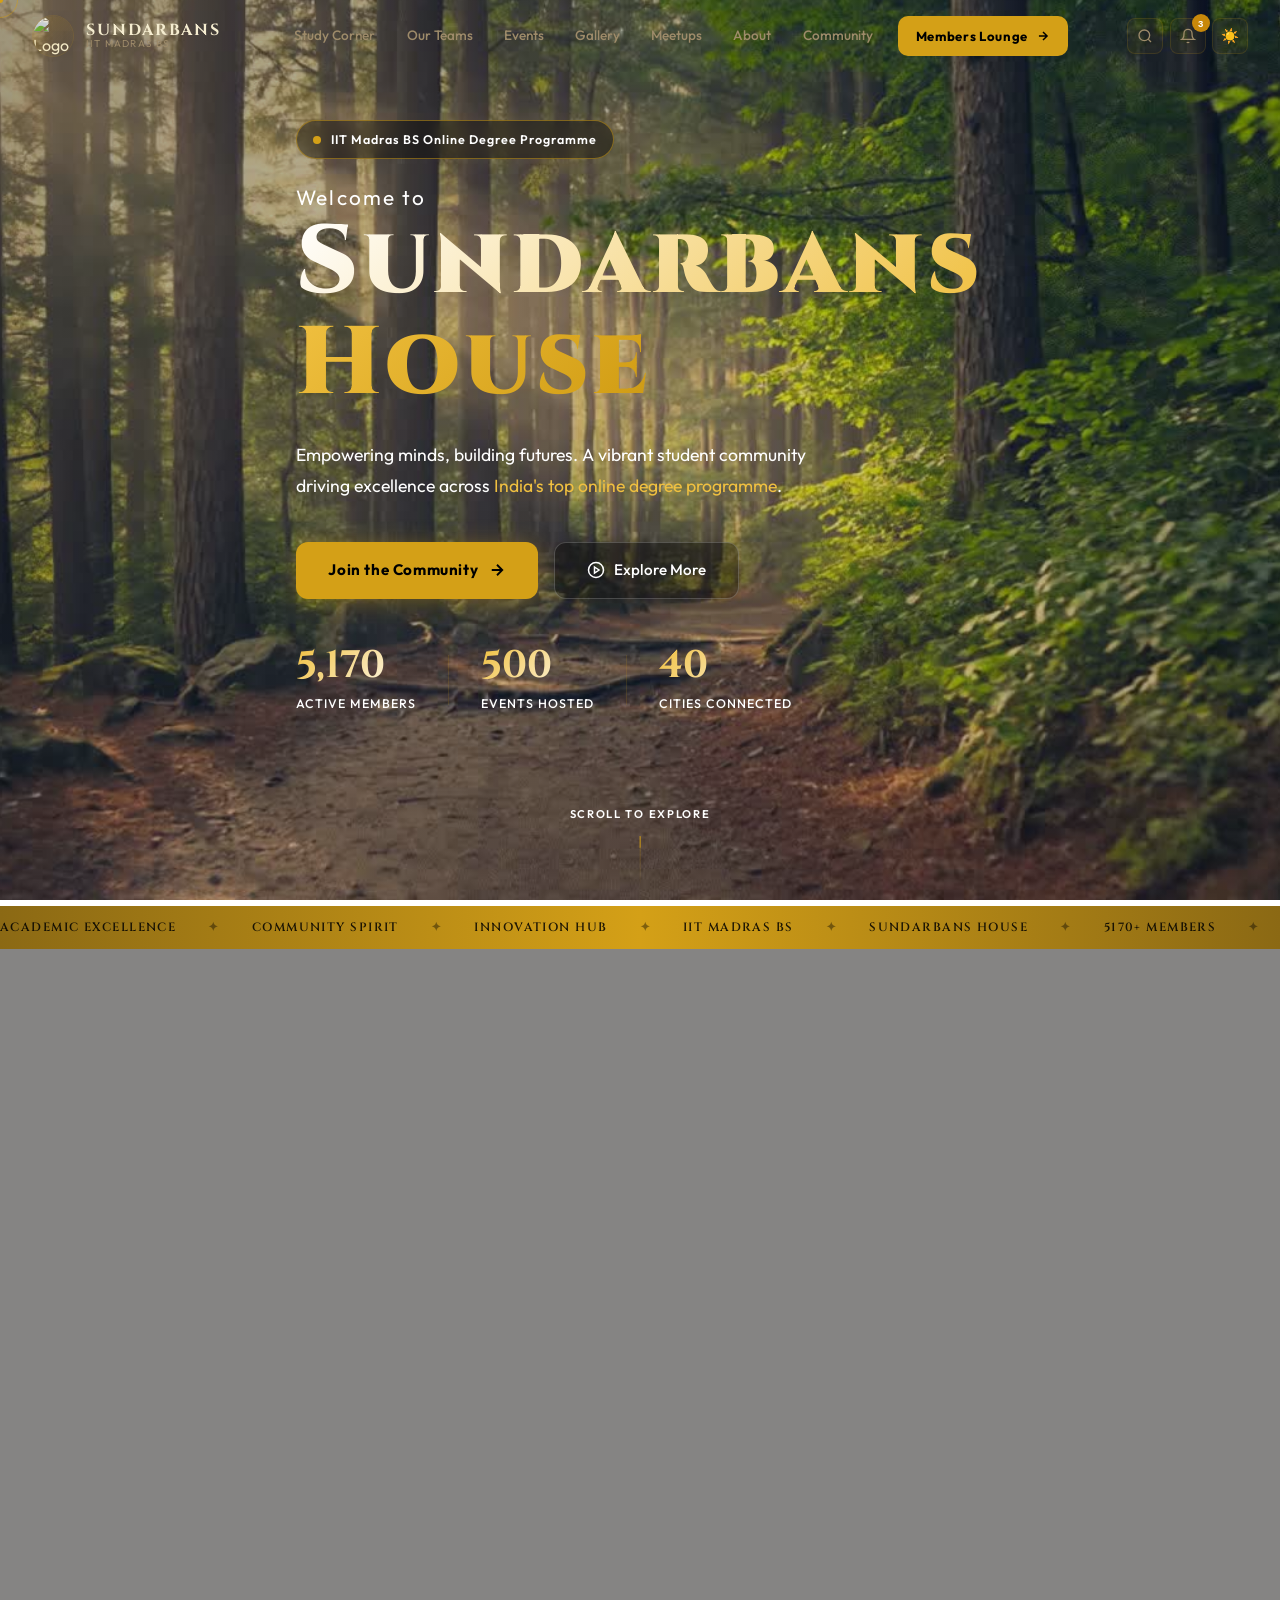
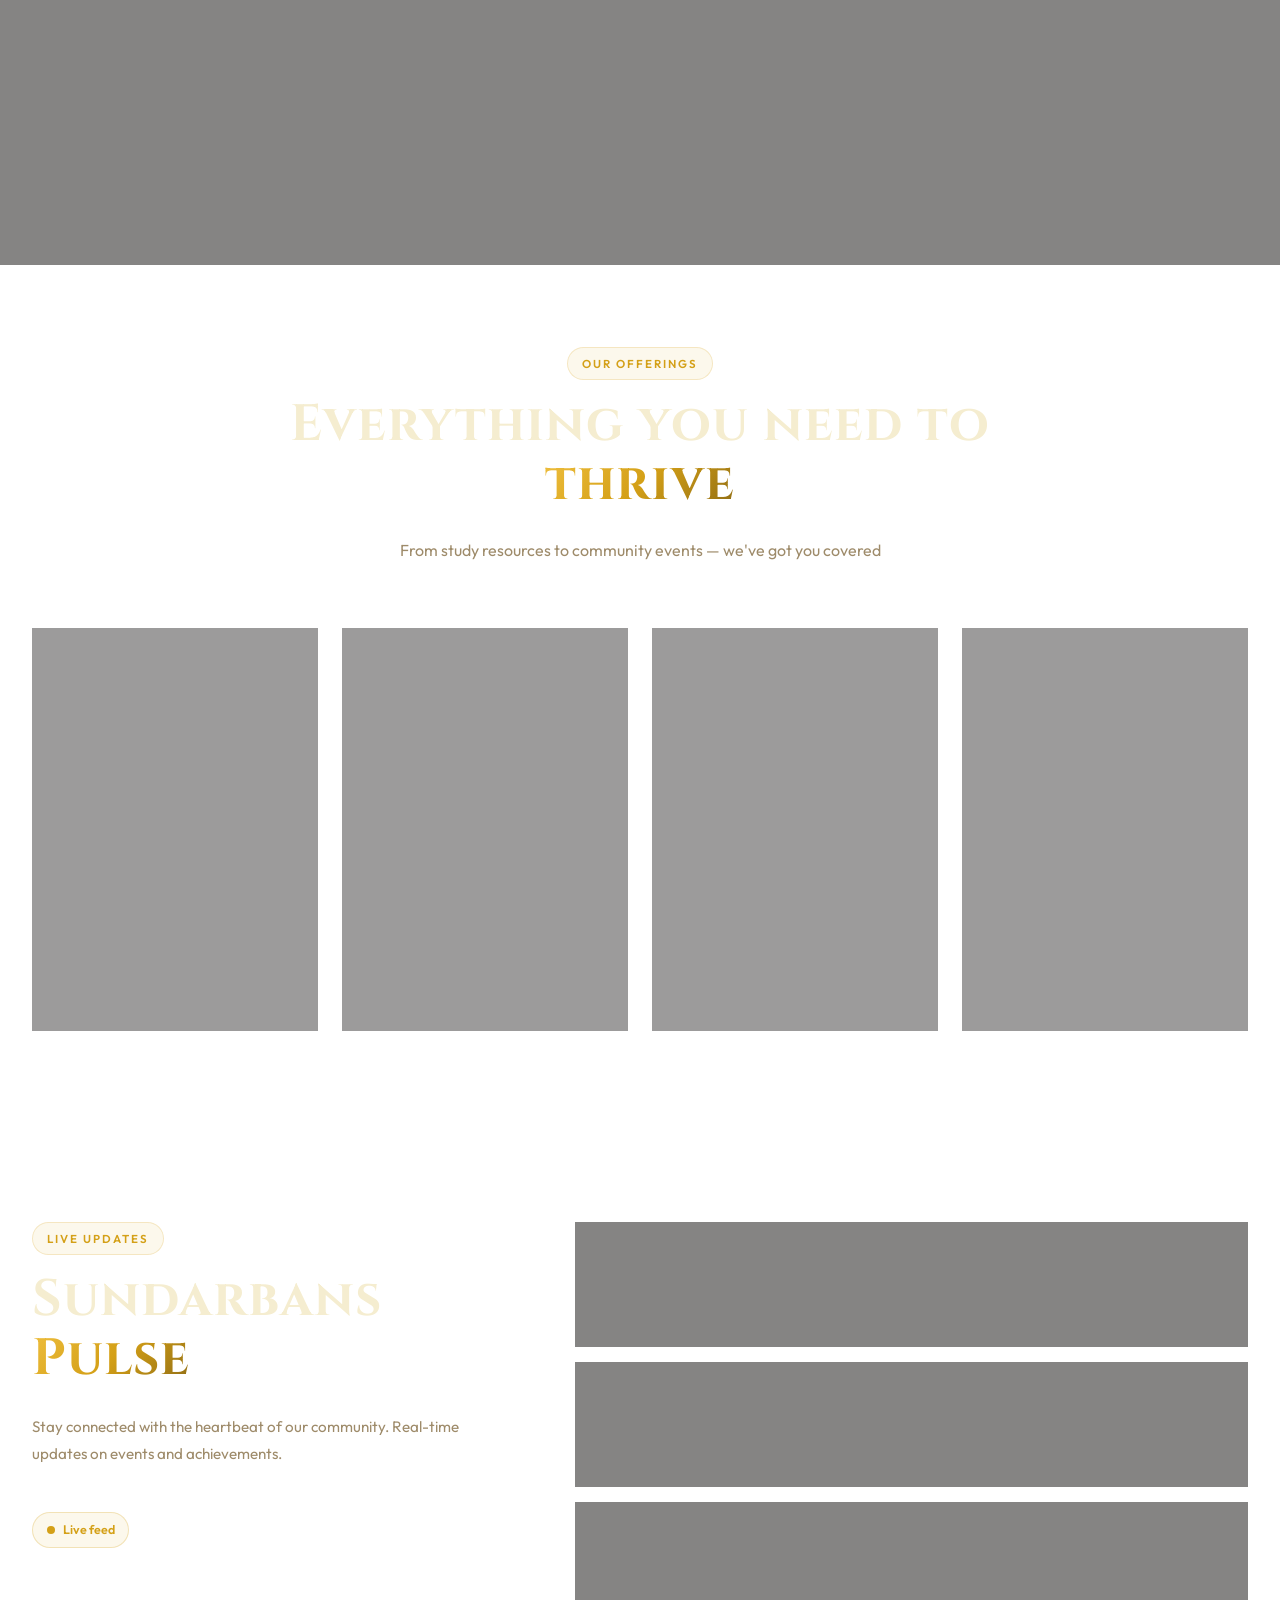
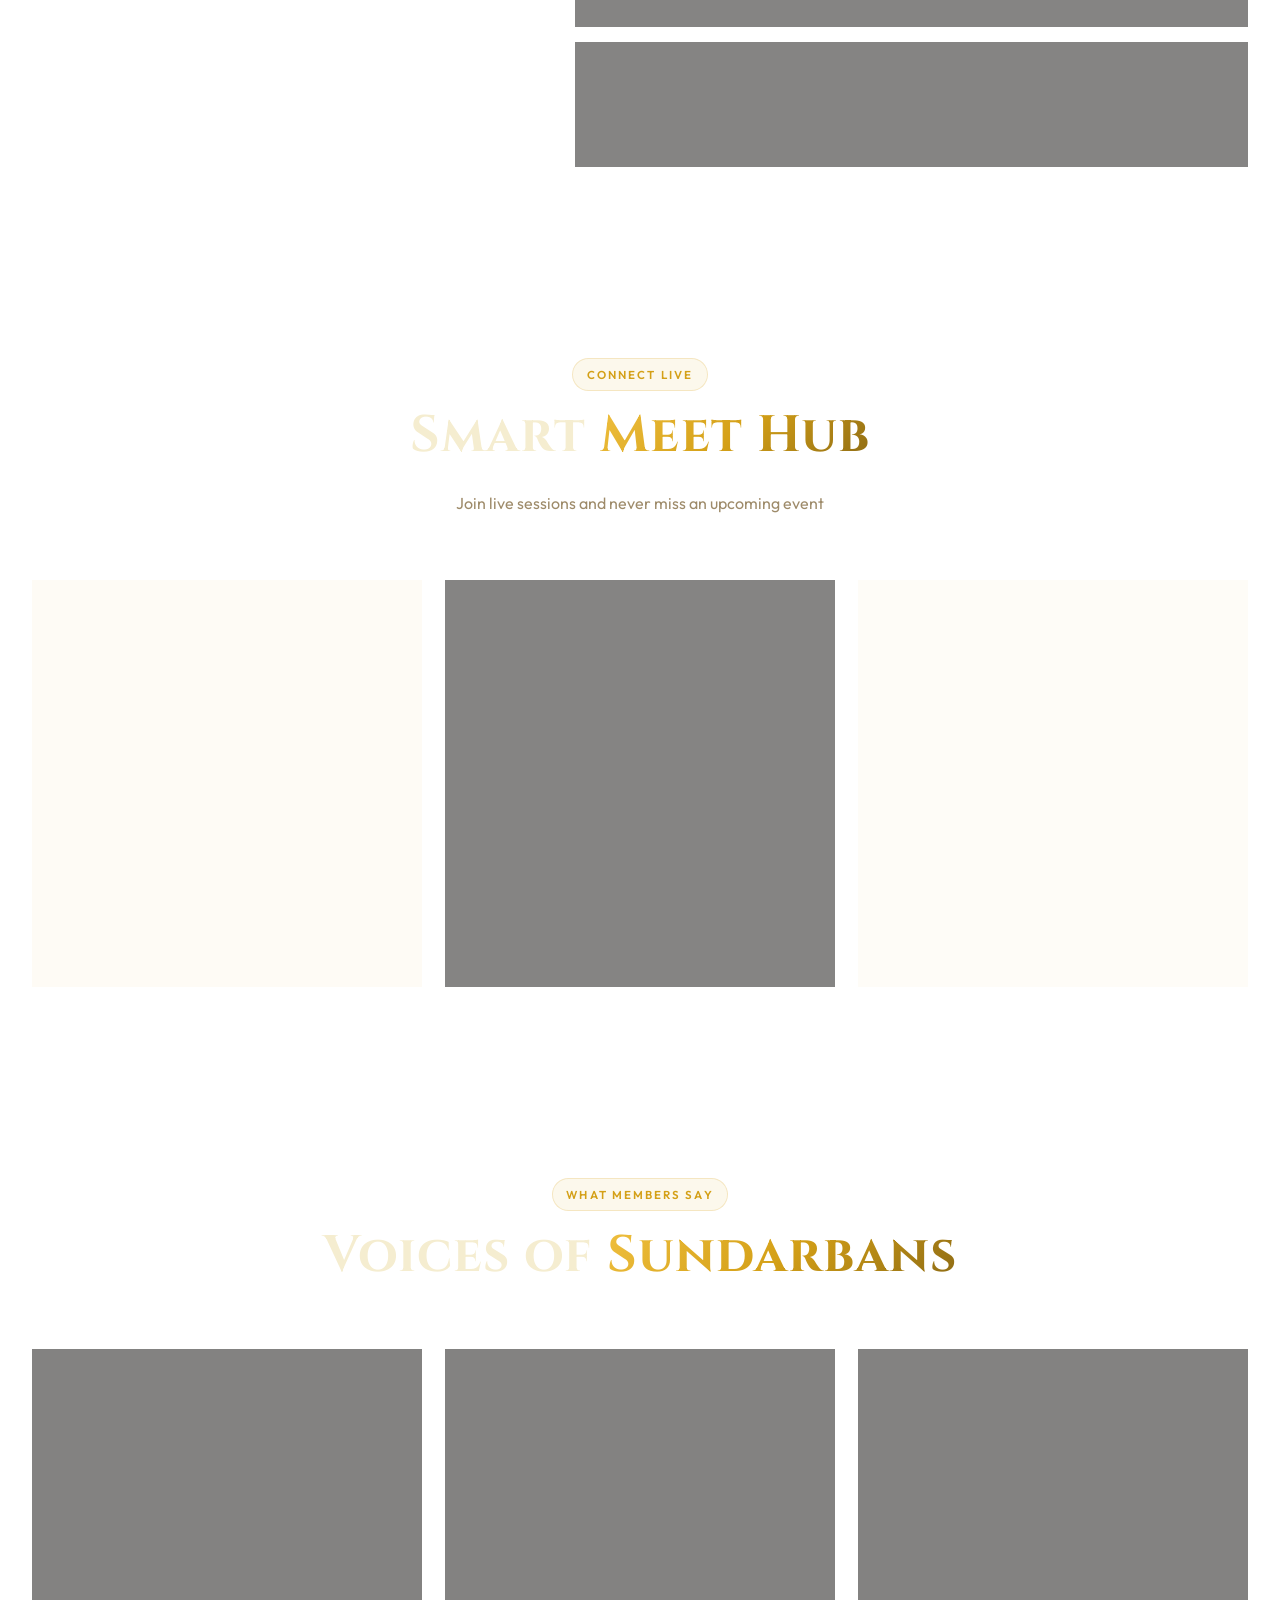
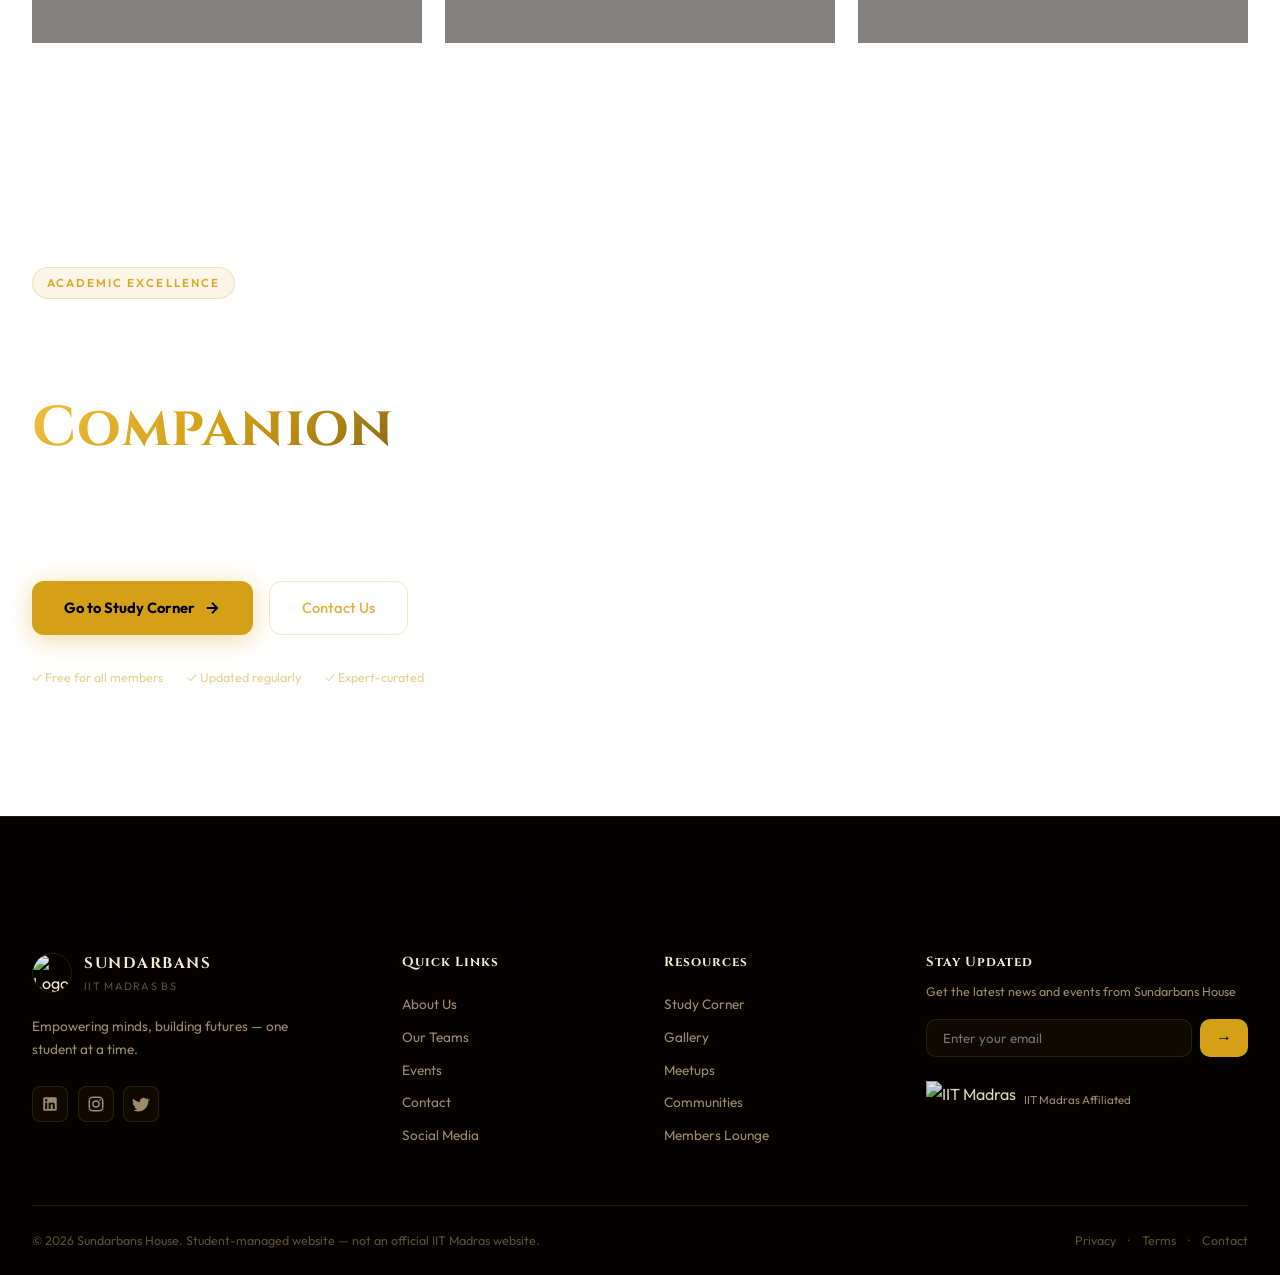
==== commit 43dd16fe: "Merge pull request #9 from Anuraj-dev/master feature: Homepage Scroll Animation Initialized" ====
--- a/index.html
+++ b/index.html
@@ -10,7 +10,7 @@
       href="https://fonts.googleapis.com/css2?family=Cinzel:wght@400;600;700;900&family=Outfit:wght@300;400;500;600;700&display=swap"
       rel="stylesheet" />
   </head>
-  <body>
+  <body style="background: transparent;">
     <div id="preloader">
       <div class="preloader-inner">
         <div class="preloader-orbit-wrap">
@@ -168,16 +168,7 @@
 
     <section class="hero-section" id="hero">
       <div class="hero-bg">
-        <video
-          class="hero-bg-video"
-          id="heroBgVideo"
-          autoplay
-          muted
-          loop
-          playsinline
-          preload="metadata">
-          <source src="./assets/Video.mp4" type="video/mp4" />
-        </video>
+        <canvas class="hero-bg-canvas" id="hero-canvas"></canvas>
         <div class="hero-overlay"></div>
       </div>
       <div class="hero-content" id="heroContent">
@@ -933,6 +924,79 @@
         .querySelectorAll(".hero-stats")
         .forEach((el) => cobs.observe(el));
 
+      function initHeroScrollAnimation() {
+        document.body.classList.add("video-bg-mode");
+        const canvas = document.getElementById('hero-canvas');
+        if (!canvas) return;
+        const context = canvas.getContext('2d');
+        
+        const frameCount = 240;
+        const currentFrame = index => (
+          `assets/frames/ezgif-frame-${(index + 1).toString().padStart(3, '0')}.jpg`
+        );
+
+        const images = [];
+        let framesLoaded = 0;
+
+        for (let i = 0; i < frameCount; i++) {
+          const img = new Image();
+          img.src = currentFrame(i);
+          img.onload = () => {
+            framesLoaded++;
+            if (framesLoaded === 1) {
+              resizeCanvas(); 
+            }
+          };
+          images.push(img);
+        }
+
+        function resizeCanvas() {
+          canvas.width = window.innerWidth;
+          canvas.height = window.innerHeight;
+          render();
+        }
+
+        window.addEventListener('resize', resizeCanvas);
+
+        function render() {
+          if(!images[0] || !images[0].complete) return;
+          
+          const maxScroll = Math.max(1, document.documentElement.scrollHeight - window.innerHeight);
+          const scrollFraction = Math.max(0, Math.min(1, window.scrollY / maxScroll));
+          
+          const frameIndex = Math.min(
+            frameCount - 1,
+            Math.floor(scrollFraction * frameCount)
+          );
+
+          const img = images[frameIndex];
+          if (img && img.complete) {
+            const cw = canvas.width;
+            const ch = canvas.height;
+            const iw = img.width;
+            const ih = img.height;
+            
+            const hRatio = cw / iw;
+            const vRatio = ch / ih;
+            const ratio = Math.max(hRatio, vRatio);
+            
+            const zoomedWidth = (iw * ratio) + 20;
+            const zoomedHeight = (ih * ratio) + 20;
+            const centerShift_x = (cw - zoomedWidth) / 2;
+            const centerShift_y = (ch - zoomedHeight) / 2;
+            
+            context.clearRect(0, 0, cw, ch);
+            context.drawImage(img, 0, 0, iw, ih, centerShift_x, centerShift_y, zoomedWidth, zoomedHeight);
+          }
+        }
+
+        window.addEventListener('scroll', () => {
+          requestAnimationFrame(render);
+        });
+      }
+
+      initHeroScrollAnimation();
+
       const pb = document.getElementById("particlesBg");
       for (let i = 0; i < 25; i++) {
         const p = document.createElement("div");
@@ -955,13 +1019,6 @@
       }
       uc();
       setInterval(uc, 60000);
-
-      window.addEventListener("scroll", () => {
-        const s = window.scrollY;
-        const hb = document.querySelector(".hero-bg-video, .hero-bg-img");
-        if (hb && s < window.innerHeight)
-          hb.style.transform = `scale(1.08) translateY(${s * 0.2}px)`;
-      });
     </script>
   </body>
 </html>
--- a/style_premium.css
+++ b/style_premium.css
@@ -240,7 +240,16 @@
   right: 0;
   z-index: 1000;
   padding: 0;
-  transition: all 0.3s ease;
+  background: rgba(8, 7, 5, 0);
+  border-bottom: 1px solid transparent;
+  transition:
+    background-color 0.3s ease,
+    backdrop-filter 0.3s ease,
+    border-color 0.3s ease,
+    box-shadow 0.3s ease;
+  will-change: background-color, backdrop-filter, border-color;
+  backface-visibility: hidden;
+  transform: translateZ(0);
   animation: slideDown 0.6s ease;
 }
 @keyframes slideDown {
@@ -256,7 +265,7 @@
 .navbar.scrolled {
   background: rgba(8, 7, 5, 0.94);
   backdrop-filter: blur(24px);
-  border-bottom: 1px solid var(--border);
+  border-bottom-color: var(--border);
   box-shadow: 0 4px 30px rgba(0, 0, 0, 0.6);
 }
 .nav-container {
@@ -386,13 +395,20 @@
   min-height: 100vh;
   display: flex;
   align-items: center;
-  overflow: hidden;
+  overflow: visible;
   padding-bottom: 2rem;
 }
 .hero-bg {
-  position: absolute;
+  position: fixed;
   inset: 0;
-  z-index: 0;
+  z-index: -1;
+  pointer-events: none;
+}
+.hero-bg-canvas {
+  width: 100vw;
+  height: 100vh;
+  object-fit: cover;
+  display: block;
 }
 .hero-bg-video {
   position: absolute;
@@ -403,6 +419,7 @@
   object-position: center center;
   transform: scale(1.08);
   transition: transform 0.1s linear;
+  will-change: transform;
 }
 .hero-bg-img {
   width: 100%;
@@ -416,10 +433,28 @@
   inset: 0;
   background: linear-gradient(
     135deg,
-    rgba(8, 7, 5, 0.96) 0%,
-    rgba(8, 7, 5, 0.82) 50%,
-    rgba(8, 7, 5, 0.9) 100%
+    rgba(8, 7, 5, 0.4) 0%,
+    rgba(8, 7, 5, 0.2) 50%,
+    rgba(8, 7, 5, 0.3) 100%
   );
+}
+
+body.video-bg-mode .hero-section,
+body.video-bg-mode .marquee-band,
+body.video-bg-mode .section,
+body.video-bg-mode .cta-section,
+body.video-bg-mode .footer {
+  position: relative;
+  z-index: 2;
+}
+
+body.video-bg-mode .hero-section .hero-bg {
+  z-index: 1;
+}
+
+body.video-bg-mode .navbar {
+  position: fixed;
+  z-index: 1000;
 }
 .hero-content {
   position: relative;
@@ -434,13 +469,15 @@
   display: inline-flex;
   align-items: center;
   gap: 0.6rem;
-  background: rgba(212, 160, 23, 0.1);
-  border: 1px solid rgba(212, 160, 23, 0.3);
-  color: rgba(212, 160, 23, 0.9);
+  background: rgba(0, 0, 0, 0.4);
+  backdrop-filter: blur(8px);
+  -webkit-backdrop-filter: blur(8px);
+  border: 1px solid rgba(212, 160, 23, 0.5);
+  color: #fff;
   padding: 0.5rem 1rem;
   border-radius: 99px;
   font-size: 0.78rem;
-  font-weight: 500;
+  font-weight: 600;
   letter-spacing: 0.08em;
   margin-bottom: 1.75rem;
 }
@@ -469,7 +506,7 @@
 .hero-title-sm {
   display: block;
   font-size: clamp(1rem, 2vw, 1.3rem);
-  color: var(--text2);
+  color: #fff;
   font-weight: 400;
   font-family: "Outfit", sans-serif;
   margin-bottom: 0.25rem;
@@ -479,7 +516,7 @@
   display: block;
   font-size: clamp(3rem, 7.5vw, 6.5rem);
   letter-spacing: 0.04em;
-  background: linear-gradient(135deg, #fff 0%, #c8a96e 100%);
+  background: linear-gradient(135deg, #ffffff 0%, #f0c040 100%);
   -webkit-background-clip: text;
   -webkit-text-fill-color: transparent;
   background-clip: text;
@@ -497,18 +534,17 @@
   -webkit-background-clip: text;
   -webkit-text-fill-color: transparent;
   background-clip: text;
-  filter: drop-shadow(0 0 20px rgba(212, 160, 23, 0.3));
 }
 .hero-subtitle {
   font-size: clamp(0.95rem, 1.8vw, 1.1rem);
-  color: var(--text2);
+  color: #fff;
   margin-bottom: 2.5rem;
   line-height: 1.8;
   max-width: 600px;
 }
 .hero-subtitle em {
   font-style: normal;
-  color: var(--accent);
+  color: var(--gold-light);
 }
 .hero-actions {
   display: flex;
@@ -540,20 +576,22 @@
   display: inline-flex;
   align-items: center;
   gap: 0.6rem;
-  background: rgba(212, 160, 23, 0.06);
-  color: var(--text);
+  background: rgba(0, 0, 0, 0.4);
+  color: #fff;
   text-decoration: none;
   font-size: 0.95rem;
   font-weight: 500;
   padding: 0.9rem 2rem;
   border-radius: var(--rad);
-  border: 1px solid rgba(212, 160, 23, 0.2);
+  border: 1px solid rgba(255, 255, 255, 0.2);
   transition: all 0.3s;
   backdrop-filter: blur(10px);
+  -webkit-backdrop-filter: blur(10px);
+  box-shadow: 0 4px 16px rgba(0, 0, 0, 0.3);
 }
 .btn-hero-secondary:hover {
-  background: rgba(212, 160, 23, 0.12);
-  border-color: rgba(212, 160, 23, 0.4);
+  background: rgba(0, 0, 0, 0.6);
+  border-color: rgba(255, 255, 255, 0.4);
   transform: translateY(-2px);
 }
 .hero-stats {
@@ -569,7 +607,7 @@
   font-family: "Cinzel", serif;
   font-size: 2.4rem;
   font-weight: 700;
-  background: linear-gradient(135deg, var(--gold-light), var(--accent));
+  background: linear-gradient(135deg, var(--gold-light), #fff);
   -webkit-background-clip: text;
   -webkit-text-fill-color: transparent;
   background-clip: text;
@@ -577,10 +615,11 @@
 }
 .stat-label {
   font-size: 0.78rem;
-  color: var(--text2);
+  color: #fff;
   letter-spacing: 0.08em;
-  margin-top: 0.25rem;
+  margin-top: 0.5rem;
   text-transform: uppercase;
+  font-weight: 500;
 }
 .stat-div {
   width: 1px;
@@ -599,9 +638,10 @@
 .scroll-text {
   font-size: 0.7rem;
   letter-spacing: 0.15em;
-  color: var(--text3);
+  color: #fff;
   margin-bottom: 0.75rem;
   text-transform: uppercase;
+  font-weight: 600;
 }
 .scroll-line {
   width: 1px;
@@ -823,9 +863,10 @@
   transform: translateY(0);
 }
 
-/* ===== ABOUT SECTION ===== */
 .about-section {
-  background: var(--bg2);
+  background: rgba(13, 11, 8, 0.5);
+  backdrop-filter: blur(12px);
+  -webkit-backdrop-filter: blur(12px);
 }
 .about-grid {
   display: grid;
@@ -926,7 +967,7 @@
 
 /* ===== FEATURES ===== */
 .features-section {
-  background: var(--bg);
+  background: transparent;
 }
 .features-grid {
   display: grid;
@@ -934,8 +975,10 @@
   gap: 1.5rem;
 }
 .fcard {
-  background: var(--surface);
-  border: 1px solid var(--border);
+  background: rgba(8, 7, 5, 0.4);
+  backdrop-filter: blur(12px);
+  -webkit-backdrop-filter: blur(12px);
+  border: 1px solid rgba(212, 160, 23, 0.2);
   border-radius: var(--rad2);
   overflow: hidden;
   transition: all 0.3s;
@@ -999,7 +1042,7 @@
 
 /* ===== PULSE SECTION ===== */
 .pulse-section {
-  background: var(--bg2);
+  background: transparent;
 }
 .pulse-layout {
   display: grid;
@@ -1036,8 +1079,10 @@
   display: flex;
   align-items: flex-start;
   gap: 1rem;
-  background: var(--surface);
-  border: 1px solid var(--border);
+  background: rgba(13, 11, 8, 0.5);
+  backdrop-filter: blur(12px);
+  -webkit-backdrop-filter: blur(12px);
+  border: 1px solid rgba(212, 160, 23, 0.2);
   border-radius: var(--rad);
   padding: 1.25rem;
   position: relative;
@@ -1105,7 +1150,7 @@
 
 /* ===== MEETUPS ===== */
 .meetups-section {
-  background: var(--bg);
+  background: transparent;
 }
 .city-grid {
   display: grid;
@@ -1175,7 +1220,7 @@
 
 /* ===== MEET HUB ===== */
 .meet-section {
-  background: var(--bg2);
+  background: transparent;
 }
 .meet-grid {
   display: grid;
@@ -1183,8 +1228,10 @@
   gap: 1.5rem;
 }
 .mcard {
-  background: var(--surface);
-  border: 1px solid var(--border);
+  background: rgba(13, 11, 8, 0.5);
+  backdrop-filter: blur(12px);
+  -webkit-backdrop-filter: blur(12px);
+  border: 1px solid rgba(212, 160, 23, 0.2);
   border-radius: var(--rad2);
   padding: 2rem;
   position: relative;
@@ -1344,7 +1391,7 @@
 
 /* ===== TESTIMONIALS ===== */
 .testimonials-section {
-  background: var(--bg);
+  background: transparent;
 }
 .tgrid {
   display: grid;
@@ -1352,8 +1399,10 @@
   gap: 1.5rem;
 }
 .tcard {
-  background: var(--surface);
-  border: 1px solid var(--border);
+  background: rgba(8, 7, 5, 0.5);
+  backdrop-filter: blur(12px);
+  -webkit-backdrop-filter: blur(12px);
+  border: 1px solid rgba(212, 160, 23, 0.2);
   border-radius: var(--rad2);
   padding: 2rem;
   position: relative;
@@ -1408,8 +1457,7 @@
   overflow: hidden;
 }
 .cta-bg {
-  position: absolute;
-  inset: 0;
+  display: none;
 }
 .cta-bg img {
   width: 100%;
@@ -1421,9 +1469,11 @@
   inset: 0;
   background: linear-gradient(
     135deg,
-    rgba(8, 7, 5, 0.97) 0%,
-    rgba(8, 7, 5, 0.88) 100%
+    rgba(8, 7, 5, 0.6) 0%,
+    rgba(8, 7, 5, 0.4) 100%
   );
+  backdrop-filter: blur(12px);
+  -webkit-backdrop-filter: blur(12px);
 }
 .cta-wrap {
   position: relative;
